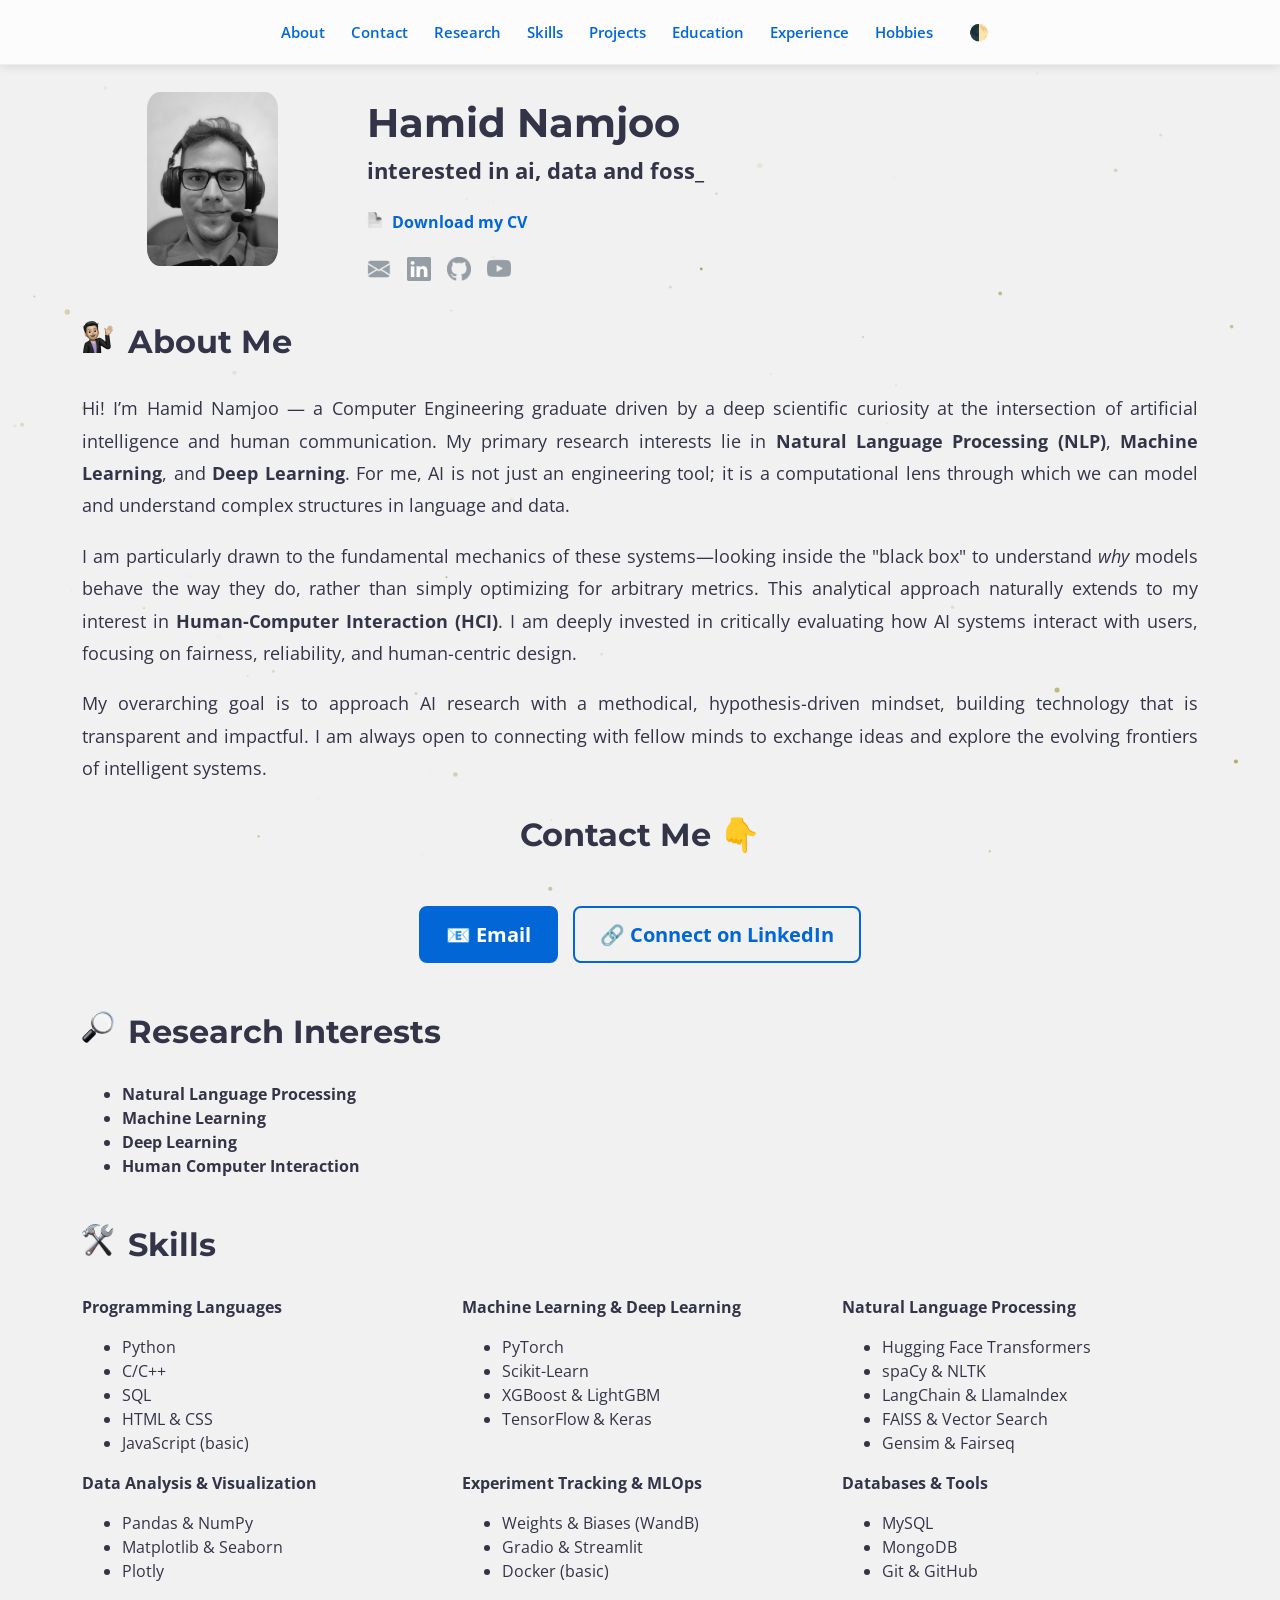
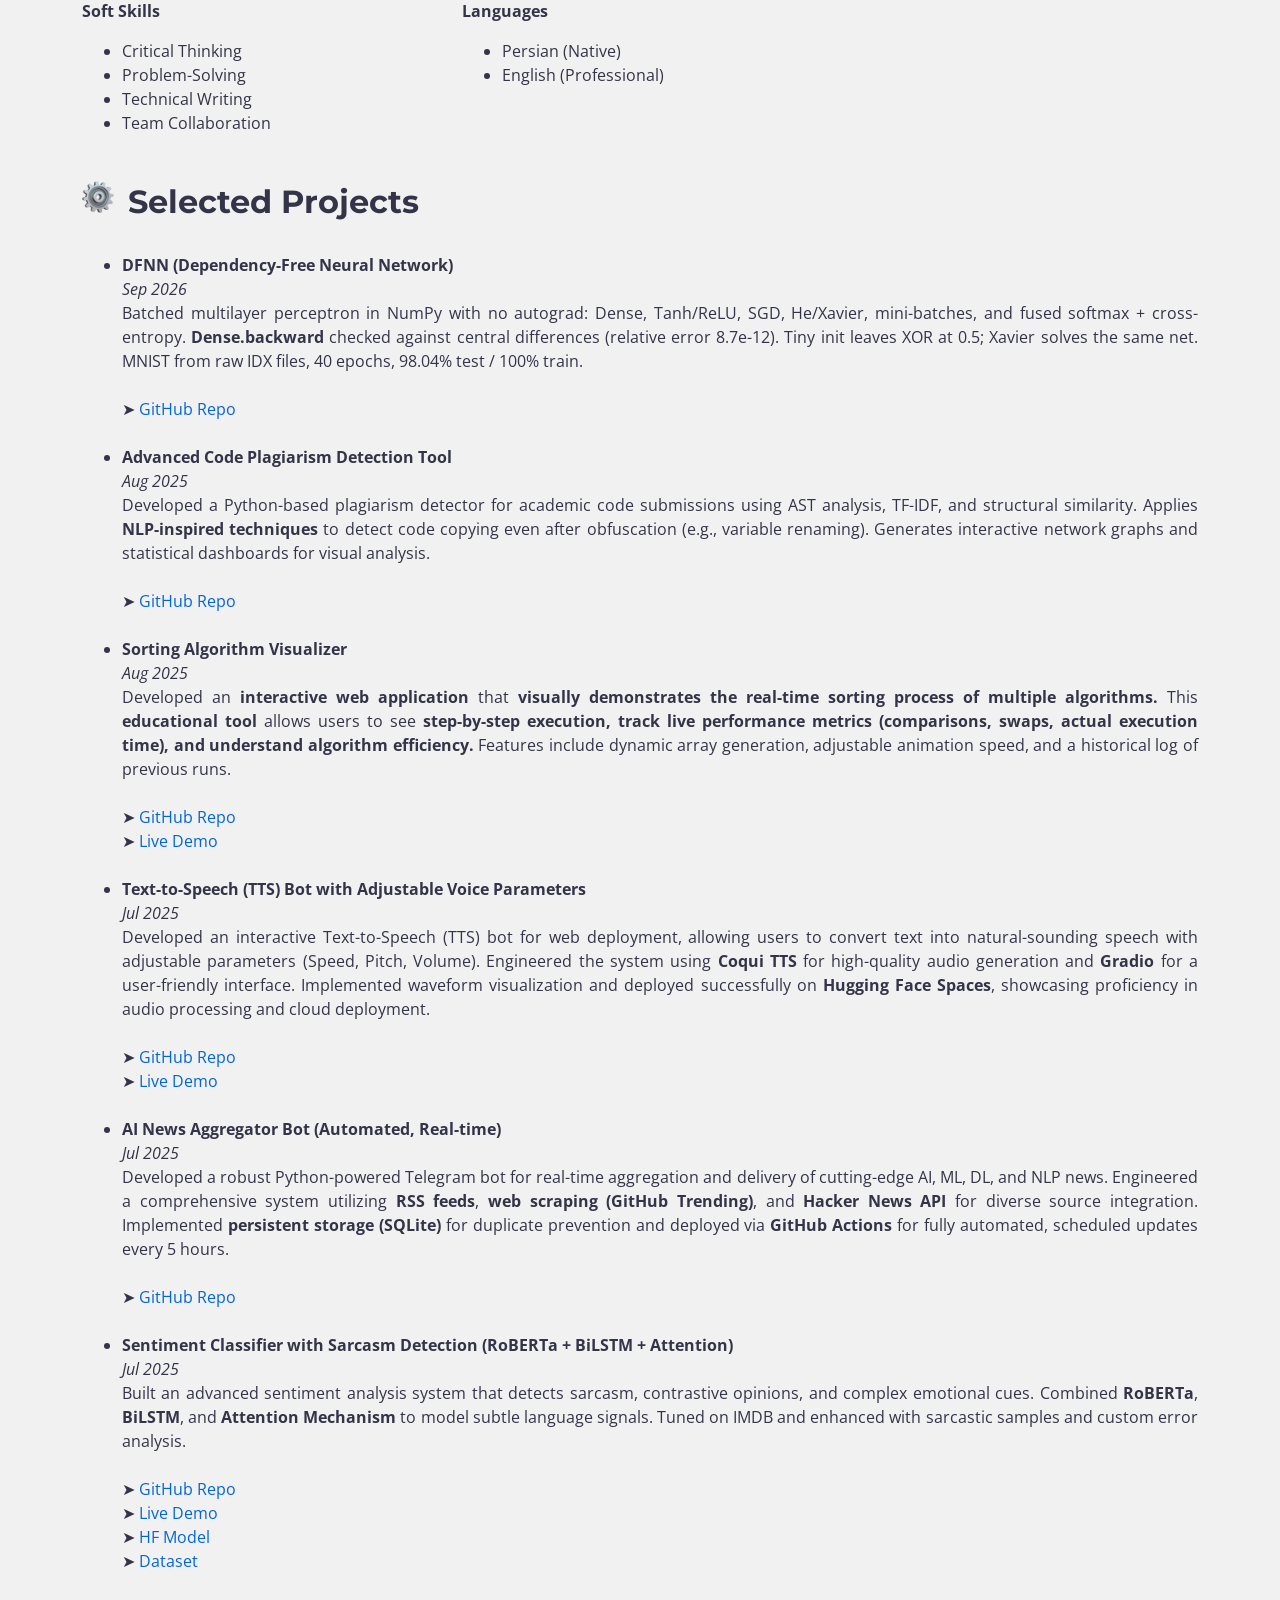
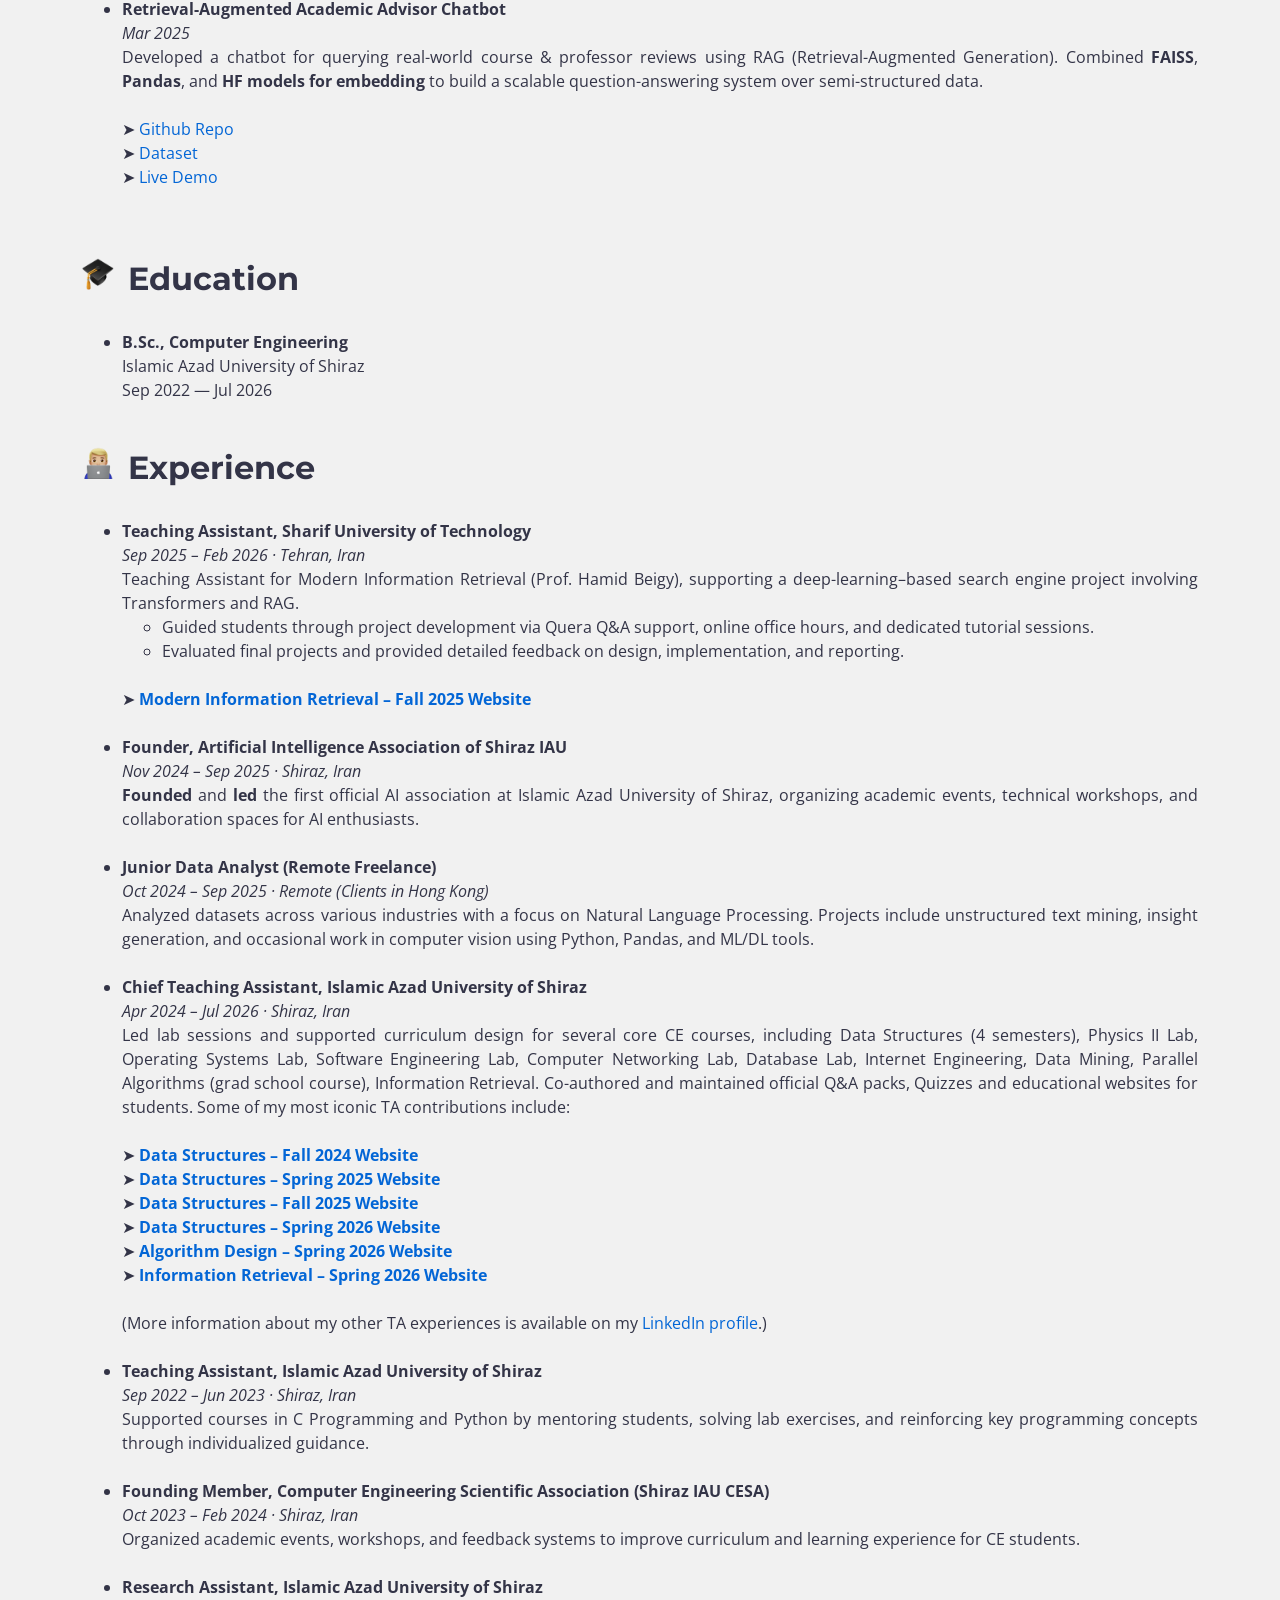
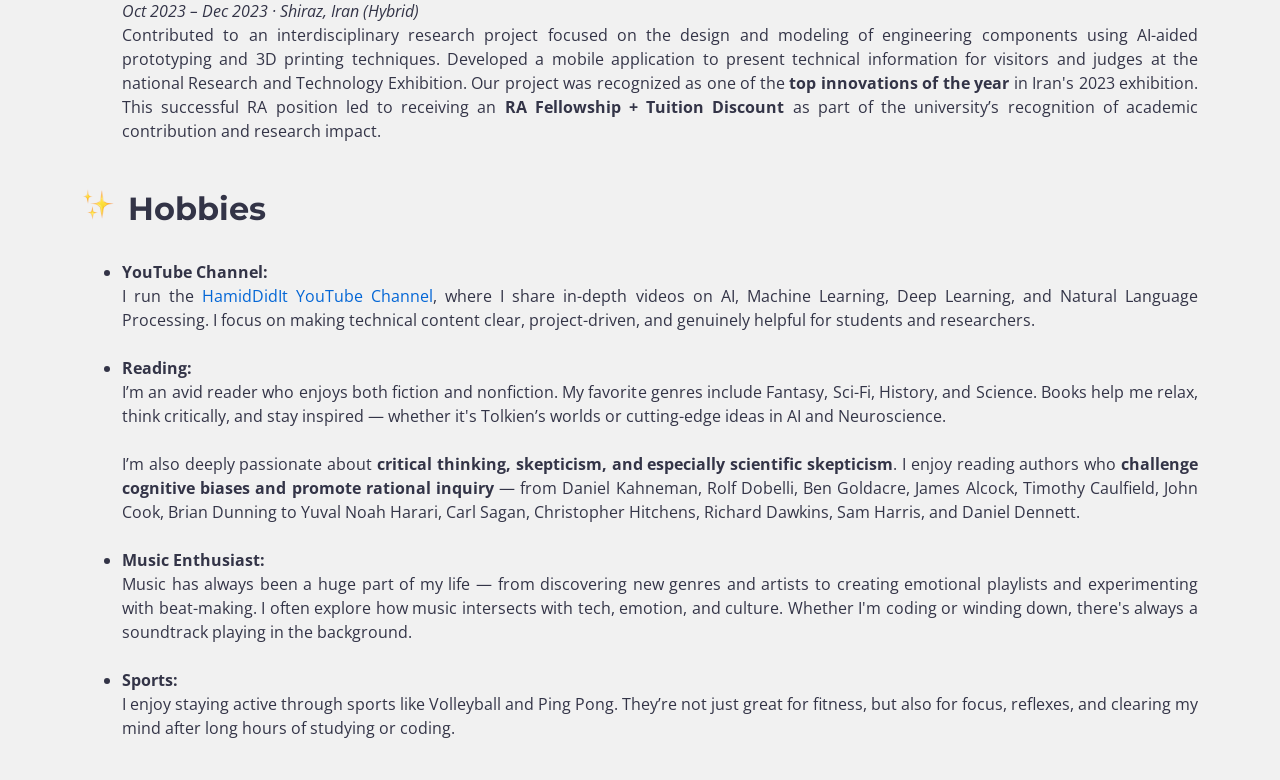
==== index.html @ b8c8ba7a "Update" ====
<!DOCTYPE html>
<html>
<head>
    <meta charset="UTF-8">
    <title>Hamid Namjoo</title>
    <meta name="description" content="Hamid Namjoo is a computer engineering graduate, Independent Researcher,  Ex-Data Analyst and part time Content Creator.">
    <meta name="keywords" content="Hamid Namjoo, Hamidreza Namjoomanesh, HamidDidIt, Data Analyst, AI Engineer, AI Student, NLP, NLPer, Natural Language Processing, Machine Learning, Deep Learning, Human Computer Interaction, HCI, ML, DL, AI, Data Scientist, AGI, Accelerationism, AI Graduate, AI Researcher, Independent Researcher">
    <meta name="author" content="Hamid Namjoo">
    <link rel="icon" type="image/x-icon" href="img/favicon.png">
    <link rel="stylesheet" href="bootstrap-grid.min.css">
    <link rel="stylesheet" href="index.css">
    <meta name="viewport" content="width=device-width, initial-scale=1.0">
</head>
<body>
    <div id="particles-js"></div>
    <div class="theme-toggle-mobile" id="theme-toggle-mobile">🌓</div>
    <nav class="navbar">
        <div class="nav-container">
            <div class="nav-toggle" id="mobile-menu">
                <span class="menu-text mobile-only">Menu</span>
                <div class="hamburger-lines">
                    <span class="bar"></span>
                    <span class="bar"></span>
                    <span class="bar"></span>
                </div>
            </div>
    
            <ul class="nav-menu">
                <li><a href="#about">About</a></li>
                <li><a href="#contact">Contact</a></li>
                <li><a href="#research">Research</a></li>
                <li><a href="#skills">Skills</a></li>
                <li><a href="#projects">Projects</a></li>
                <li><a href="#education">Education</a></li>
                <li><a href="#experience">Experience</a></li>
                <li><a href="#hobbies">Hobbies</a></li> 
                <li id="theme-toggle-desktop" class="desktop-only">🌓</li>
            </ul>
    
            <div class="close-menu mobile-only" id="close-menu">×</div>
            <div class="nav-overlay" id="overlay"></div>
        </div>
    </nav>

    <div class="container">
        <div class="row" id="first-row">
            <div class="col-md-3 col-sm-12">
                <img src="img\avatar.png" class="avatar" />
            </div>
            
            <div class="col-md-9 col-sm-12">
                <h1>Hamid Namjoo</h1>
                <h3><span id="typed-output"></span></h3>

                <div class="font-heavy"><a href="CV\CV.pdf"  target="_blank"><img src="img/cv_emoji.png" class="emoji"> Download my CV</a></div>
                
                <div id="social-links">
                    <a href="mailto:hamidrezanamjoomanesh@gmail.com" target="_blank"><img src="img/email.png"></a>
                    <a href="https://www.linkedin.com/in/hamid-namjoo/" target="_blank"><img src="img/linkedin.png"></a>
                    <a href="https://github.com/hrnrxb" target="_blank"><img src="img/github.png"></a>
                    <a href="https://www.youtube.com/@HamidDidIt" target="_blank"><img src="img/youtube.png"></a>
                </div>
                

            </div>
        </div>
        
        <div class="row">
            <div class="col-12">
                <h2 id="about"> <img src="img/aboutme_emoji.png" class="emoji"> About Me </h2>
                
                <p class="justify">
                    Hi! I’m Hamid Namjoo — a Computer Engineering graduate driven by a deep scientific curiosity at the intersection of artificial intelligence and human communication. My primary research interests lie in <b>Natural Language Processing (NLP)</b>, <b>Machine Learning</b>, and <b>Deep Learning</b>. For me, AI is not just an engineering tool; it is a computational lens through which we can model and understand complex structures in language and data.
                </p>
                
                <p class="justify">
                    I am particularly drawn to the fundamental mechanics of these systems—looking inside the "black box" to understand <i>why</i> models behave the way they do, rather than simply optimizing for arbitrary metrics. This analytical approach naturally extends to my interest in <b>Human-Computer Interaction (HCI)</b>. I am deeply invested in critically evaluating how AI systems interact with users, focusing on fairness, reliability, and human-centric design.
                </p>
                
                <p class="justify">
                    My overarching goal is to approach AI research with a methodical, hypothesis-driven mindset, building technology that is transparent and impactful. I am always open to connecting with fellow minds to exchange ideas and explore the evolving frontiers of intelligent systems.
                </p>
                
                <h2 id="contact" class="center">Contact Me 👇 </h2>
                <p class="center">
                    <a href="mailto:hamidrezanamjoomanesh@gmail.com" class="button-cta" rel="noopener noreferrer">
                        📧 Email
                    </a>
                    <a href="https://www.linkedin.com/in/hamid-namjoo/" class="button-cta-secondary" target="_blank" rel="noopener noreferrer" style="margin-left: 10px;">
                        🔗 Connect on LinkedIn
                    </a>
                </p>
            </div>
        </div>
        
        <div class="row">
            <div class="col-12">
                <h2  id="research">  <img src="img\research_emoji.png" class="emoji"> Research Interests </h2>
                <ul>
                    <li><b>Natural Language Processing</b></li>
                    <li><b>Machine Learning</b></li>
                    <li><b>Deep Learning</b></li>
                    <li><b>Human Computer Interaction</b></li>
                </ul>
            </div>
        </div>

        <div class="row">
            <div class="col-12">
                <h2 id="skills"> <img src="img/skills_emoji.png" class="emoji" alt="Skills Icon"> Skills </h2>
                
                <div class="row">
                    <div class="col-md-6 col-lg-4"> <b>Programming Languages</b>
                        <ul>
                            <li>Python</li>
                            <li>C/C++</li>
                            <li>SQL</li>
                            <li>HTML & CSS</li>
                            <li>JavaScript (basic)</li>
                        </ul>
                    </div>
                    
                    <div class="col-md-6 col-lg-4">
                        <b>Machine Learning & Deep Learning</b>
                        <ul>
                            <li>PyTorch</li>
                            <li>Scikit-Learn</li>
                            <li>XGBoost & LightGBM</li>
                            <li>TensorFlow & Keras</li>
                        </ul>
                    </div>
                    
                    <div class="col-md-6 col-lg-4">
                        <b>Natural Language Processing</b>
                        <ul>
                            <li>Hugging Face Transformers</li>
                            <li>spaCy & NLTK</li>
                            <li>LangChain & LlamaIndex</li>
                            <li>FAISS & Vector Search</li>
                            <li>Gensim & Fairseq</li>
                        </ul>
                    </div>
                    
                    <div class="col-md-6 col-lg-4">
                        <b>Data Analysis & Visualization</b>
                        <ul>
                            <li>Pandas & NumPy</li>
                            <li>Matplotlib & Seaborn</li>
                            <li>Plotly</li>
                        </ul>
                    </div>
                    
                    <div class="col-md-6 col-lg-4">
                        <b>Experiment Tracking & MLOps</b>
                        <ul>
                            <li>Weights & Biases (WandB)</li>
                            <li>Gradio & Streamlit</li>
                            <li>Docker (basic)</li>
                        </ul>
                    </div>
                    
                    <div class="col-md-6 col-lg-4">
                        <b>Databases & Tools</b>
                        <ul>
                            <li>MySQL</li>
                            <li>MongoDB</li>
                            <li>Git & GitHub</li>
                        </ul>
                    </div>
                    
                    <div class="col-md-6 col-lg-4">
                        <b>Soft Skills</b>
                        <ul>
                            <li>Critical Thinking</li>
                            <li>Problem-Solving</li>
                            <li>Technical Writing</li>
                            <li>Team Collaboration</li>
                        </ul>
                    </div>
                    
                    <div class="col-md-6 col-lg-4">
                        <b>Languages</b>
                        <ul>
                            <li>Persian (Native)</li>
                            <li>English (Professional)</li>
                        </ul>
                    </div>
                </div> 
            </div>
        </div>


        
        <div class="row">
            <div class="col-12">
                <h2  id="projects">  <img src="img/projects_emoji.png" class="emoji"> Selected Projects </h2>
                <ul class="justify">

                    <li>
                        <b>DFNN (Dependency-Free Neural Network)</b><br>
                        <i>Sep 2026</i><br>
                        Batched multilayer perceptron in NumPy with no autograd: Dense, Tanh/ReLU, SGD, He/Xavier, mini-batches, and fused softmax + cross-entropy. <b>Dense.backward</b> checked against central differences (relative error 8.7e-12). Tiny init leaves XOR at 0.5; Xavier solves the same net. MNIST from raw IDX files, 40 epochs, 98.04% test / 100% train.<br>
                        <br>
                        ➤ <a href="https://github.com/hrnrxb/DFNN" target="_blank" rel="noopener noreferrer">GitHub Repo</a><br>
                    </li>
                    <br>
                    
                    <li>
                        <b>Advanced Code Plagiarism Detection Tool</b><br>
                        <i>Aug 2025</i><br>
                        Developed a Python-based plagiarism detector for academic code submissions using AST analysis, TF-IDF, and structural similarity. Applies <b>NLP-inspired techniques</b> to detect code copying even after obfuscation (e.g., variable renaming). Generates interactive network graphs and statistical dashboards for visual analysis.<br>
                        <br>
                        ➤ <a href="https://github.com/hrnrxb/Advanced-Code-Plagiarism-Detection-Tool" target="_blank" rel="noopener noreferrer">GitHub Repo</a><br>
                    </li>
                    <br>
                    
                    <li>
                        <b>Sorting Algorithm Visualizer</b><br>
                        <i>Aug 2025</i><br>
                        Developed an <b>interactive web application</b> that <b>visually demonstrates the real-time sorting process of multiple algorithms.</b> This <b>educational tool</b> allows users to see <b>step-by-step execution, track live performance metrics (comparisons, swaps, actual execution time), and understand algorithm efficiency.</b> Features include dynamic array generation, adjustable animation speed, and a historical log of previous runs.
                        <br>
                        <br>
                        ➤ <a href="https://github.com/hrnrxb/sorting_algo" target="_blank" rel="noopener noreferrer">GitHub Repo</a><br>
                        ➤ <a href="https://ds-fall2025.github.io/sorting_algo/" target="_blank" rel="noopener noreferrer">Live Demo</a><br>
                    </li>
                    <br>

                    <li>
                        <b>Text-to-Speech (TTS) Bot with Adjustable Voice Parameters</b><br>
                        <i>Jul 2025</i><br>
                        Developed an interactive Text-to-Speech (TTS) bot for web deployment, allowing users to convert text into natural-sounding speech with adjustable parameters (Speed, Pitch, Volume). Engineered the system using <b>Coqui TTS</b> for high-quality audio generation and <b>Gradio</b> for a user-friendly interface. Implemented waveform visualization and deployed successfully on <b>Hugging Face Spaces</b>, showcasing proficiency in audio processing and cloud deployment.
                        <br>
                        <br>
                        ➤ <a href="https://github.com/hrnrxb/TTS-with-Adjustable-Voice-Parameters" target="_blank" rel="noopener noreferrer">GitHub Repo</a><br>
                        ➤ <a href="https://huggingface.co/spaces/hrnrxb/TTS-with-Adjustable-Voice-Parameters" target="_blank" rel="noopener noreferrer">Live Demo</a><br>
                    </li>
                    <br>

                    <li>
                        <b>AI News Aggregator Bot (Automated, Real-time)</b><br>
                        <i>Jul 2025</i><br>
                        Developed a robust Python-powered Telegram bot for real-time aggregation and delivery of cutting-edge AI, ML, DL, and NLP news. Engineered a comprehensive system utilizing <b>RSS feeds</b>, <b>web scraping (GitHub Trending)</b>, and <b>Hacker News API</b> for diverse source integration. Implemented <b>persistent storage (SQLite)</b> for duplicate prevention and deployed via <b>GitHub Actions</b> for fully automated, scheduled updates every 5 hours.<br>
                        <br>
                        ➤ <a href="https://github.com/your-username/AI-News-Aggregator-Bot" target="_blank">GitHub Repo</a><br>
                    </li>
                    <br>

                    <li>
                        <b>Sentiment Classifier with Sarcasm Detection (RoBERTa + BiLSTM + Attention)</b><br>
                        <i>Jul 2025</i><br>
                        Built an advanced sentiment analysis system that detects sarcasm, contrastive opinions, and complex emotional cues. Combined <b>RoBERTa</b>, <b>BiLSTM</b>, and <b>Attention Mechanism</b> to model subtle language signals. Tuned on IMDB and enhanced with sarcastic samples and custom error analysis.<br>
                        <br>
                        ➤ <a href="https://github.com/hrnrxb/Advanced-Sentiment-Classifier-RoBERTa-BiLSTM-Attention" target="_blank">GitHub Repo</a><br>
                        ➤ <a href="https://huggingface.co/spaces/hrnrxb/roberta-bilstm-attention-sentiment" target="_blank">Live Demo</a><br>
                        ➤ <a href="https://huggingface.co/hrnrxb/roberta-bilstm-attention-sentiment" target="_blank">HF Model</a><br>
                        ➤ <a href="https://huggingface.co/datasets/stanfordnlp/imdb" target="_blank">Dataset</a><br>
                    </li>
                    <br>
                    
                    <li>
                        <b>Retrieval-Augmented Academic Advisor Chatbot</b><br>
                        <i>Mar 2025</i><br>
                        Developed a chatbot for querying real-world course & professor reviews using RAG (Retrieval-Augmented Generation). Combined <b>FAISS</b>, <b>Pandas</b>, and <b>HF models for embedding</b> to build a scalable question-answering system over semi-structured data.<br>
                        <br>
                        ➤ <a href="https://github.com/hrnrxb/IAUCourseExp_Adviser_bot" target="_blank">Github Repo</a><br>
                        ➤ <a href="https://huggingface.co/datasets/IAUCourseExp/TajrobiatExpriences-till14ordibehest1404" target="_blank">Dataset</a><br>
                        ➤ <a href="https://huggingface.co/spaces/IAUCourseExp/Tajrobiat_Bot" target="_blank">Live Demo</a><br>
                    </li>
                    <br>
                    
        
<!--                <li>
                        <b>project Name</b><br>
                        <i>Jan 2025 – Feb 2025 · Solo Project</i><br>
                        Explanation. Integrated <b>OpenAI API</b>, <b>Pinecone</b>, and <b>Streamlit</b>.<br>
                        <br>
                        ➤ <a href="link" target="_blank">GitHub Repository</a>
                    </li> -->
                </ul>
            </div>
        </div> 

        

<!--    <div class="row">
            <div class="col-12">
                <h2> <img src="img/publications_emoji.png" class="emoji"> Publications </h2>
                <ul class="justify">
                    <li>
                        <b>Paper Title</b><br>
                        <i>Paper's journal or conference<br>
                        Authors: <b><u>Hamid Namjoo</u></b>other author<br>
                        DOI: <a href="link" target="_blank">hyperlink text</a>
                    </li>
                    <br>
                </ul>
            </div>
        </div> -->
      
        <div class="row">
            <div class="col-12">
                <h2  id="education">  <img src="img/education_emoji.png" class="emoji"> Education </h2>
                <ul>
                    <li><b>B.Sc., Computer Engineering</b><br> Islamic Azad University of Shiraz<br>Sep 2022 — Jul 2026</li>
                </ul>
            </div>
        </div>

        <div class="row">
            <div class="col-12">
                <h2 id="experience"> <img src="img/experience_emoji.png" class="emoji"> Experience </h2>
                <ul class="justify">
        
                    <li><b>Teaching Assistant, Sharif University of Technology</b><br>
                        <i>Sep 2025 – Feb 2026 · Tehran, Iran</i><br>
                        Teaching Assistant for Modern Information Retrieval (Prof. Hamid Beigy), supporting a deep-learning–based search engine project involving Transformers and RAG.
                        <ul>
                            <li>Guided students through project development via Quera Q&A support, online office hours, and dedicated tutorial sessions.</li>
                            <li>Evaluated final projects and provided detailed feedback on design, implementation, and reporting.</li>
                        </ul><br>
                        ➤ <b><a href="https://sut-mir-fall2025.github.io/" target="_blank">Modern Information Retrieval – Fall 2025 Website</a></b><br><br>
                    </li>
                    
                    <li><b>Founder, Artificial Intelligence Association of Shiraz IAU</b><br>
                        <i>Nov 2024 – Sep 2025 · Shiraz, Iran</i><br>
                        <b>Founded</b> and <b>led</b> the first official AI association at Islamic Azad University of Shiraz, organizing academic events, technical workshops, and collaboration spaces for AI enthusiasts.
                    </li>
                    <br>
                    
                    <li><b>Junior Data Analyst (Remote Freelance)</b><br>
                        <i>Oct 2024 – Sep 2025 · Remote (Clients in Hong Kong)</i><br>
                        Analyzed datasets across various industries with a focus on Natural Language Processing. Projects include unstructured text mining, insight generation, and occasional work in computer vision using Python, Pandas, and ML/DL tools.
                    </li>
                    <br>
                    
                    <li><b>Chief Teaching Assistant, Islamic Azad University of Shiraz</b><br>
                        <i>Apr 2024 – Jul 2026 · Shiraz, Iran</i><br>
                        Led lab sessions and supported curriculum design for several core CE courses, including Data Structures (4 semesters), Physics II Lab, Operating Systems Lab, Software Engineering Lab, Computer Networking Lab, Database Lab, Internet Engineering, Data Mining, Parallel Algorithms (grad school course), Information Retrieval. Co-authored and maintained official Q&A packs, Quizzes and educational websites for students. Some of my most iconic TA contributions include:
                        <br><br>
                        
                        ➤ <b><a href="https://ds-of-azad-university.github.io/" target="_blank">Data Structures – Fall 2024 Website</a></b><br>
                        ➤ <b><a href="https://ds-of-azad-university4032.github.io/" target="_blank">Data Structures – Spring 2025 Website</a></b><br>
                        ➤ <b><a href="https://ds-fall2025.github.io/ds-fall2025/" target="_blank">Data Structures – Fall 2025 Website</a></b><br>
                        ➤ <b><a href="https://dsa-spring2026.github.io/" target="_blank">Data Structures – Spring 2026 Website</a></b><br>
                        ➤ <b><a href="https://algo-spring2026.github.io/" target="_blank">Algorithm Design – Spring 2026 Website</a></b><br>
                        ➤ <b><a href="https://ir-spring2026.github.io/" target="_blank">Information Retrieval – Spring 2026 Website</a></b><br><br>
                        
                        (More information about my other TA experiences is available on my <a href="https://www.linkedin.com/in/hamid-namjoo/" target="_blank">LinkedIn profile</a>.)
                    </li>
                    <br>
                    
                    <li><b>Teaching Assistant, Islamic Azad University of Shiraz</b><br>
                        <i>Sep 2022 – Jun 2023 · Shiraz, Iran</i><br>
                        Supported courses in C Programming and Python by mentoring students, solving lab exercises, and reinforcing key programming concepts through individualized guidance.
                    </li>
                    <br>
                    
                    <li><b>Founding Member, Computer Engineering Scientific Association (Shiraz IAU CESA)</b><br>
                        <i>Oct 2023 – Feb 2024 · Shiraz, Iran</i><br>
                        Organized academic events, workshops, and feedback systems to improve curriculum and learning experience for CE students.
                    </li>
                    <br>
        
                    <li><b>Research Assistant, Islamic Azad University of Shiraz</b><br>
                        <i>Oct 2023 – Dec 2023 · Shiraz, Iran (Hybrid)</i><br>
                        Contributed to an interdisciplinary research project focused on the design and modeling of engineering components using AI-aided prototyping and 3D printing techniques.  
                        Developed a mobile application to present technical information for visitors and judges at the national Research and Technology Exhibition.  
                        Our project was recognized as one of the <b>top innovations of the year</b> in Iran's 2023 exhibition.  
                        This successful RA position led to receiving an <b>RA Fellowship + Tuition Discount</b> as part of the university’s recognition of academic contribution and research impact.
                    </li>
                    
                </ul>
            </div>
        </div>
        
        <div class="row">
            <div class="col-12">
                <h2  id="hobbies">  <img src="img/hobbies_emoji.png" class="emoji"> Hobbies </h2>
                <ul class="justify">
                    <li><b>YouTube Channel:</b><br>
                        I run the <a href="https://www.youtube.com/@HamidDidIt" target="_blank">HamidDidIt YouTube Channel</a>, where I share in-depth videos on AI, Machine Learning, Deep Learning, and Natural Language Processing. I focus on making technical content clear, project-driven, and genuinely helpful for students and researchers.
                    </li>
                    <br>

                    
                    <li><b>Reading:</b><br>
                        I’m an avid reader who enjoys both fiction and nonfiction. My favorite genres include Fantasy, Sci-Fi, History, and Science. Books help me relax, think critically, and stay inspired — whether it's Tolkien’s worlds or cutting-edge ideas in AI and Neuroscience.
                    <br><br>
                        I’m also deeply passionate about <b>critical thinking, skepticism, and especially scientific skepticism</b>. I enjoy reading authors who <b>challenge cognitive biases and promote rational inquiry</b> — from Daniel Kahneman, Rolf Dobelli, Ben Goldacre, James Alcock, Timothy Caulfield, John Cook, Brian Dunning to Yuval Noah Harari, Carl Sagan, Christopher Hitchens, Richard Dawkins, Sam Harris, and Daniel Dennett.
                    </li>
                    <br>

                    
                    <li><b>Music Enthusiast:</b><br>
                        Music has always been a huge part of my life — from discovering new genres and artists to creating emotional playlists and experimenting with beat-making. I often explore how music intersects with tech, emotion, and culture. Whether I'm coding or winding down, there's always a soundtrack playing in the background.
                    </li>
                    <br>

                    
                    <li><b>Sports:</b><br>
                        I enjoy staying active through sports like Volleyball and Ping Pong. They’re not just great for fitness, but also for focus, reflexes, and clearing my mind after long hours of studying or coding.
                    </li>
                    <br>

                    
                </ul>
            </div>
        </div>
    </div>

<script src="particles.min.js"></script>
<script src="typed.umd.js"></script>
<script>
    const particlesConfig = {
      "particles": {
        "number": {
          "value": 127,
          "density": {
            "enable": true,
            "value_area": 2202.833788323409
          }
        },
        "color": {
          "value": "#afa258"
        },
        "shape": {
          "type": "circle",
          "stroke": {
            "width": 0,
            "color": "#000000"
          },
          "polygon": {
            "nb_sides": 5
          },
          // "image": {
          //   "src": "img/github.svg",
          //   "width": 100,
          //   "height": 100
          // }
        },
        "opacity": {
          "value": 1,
          "random": true,
          "anim": {
            "enable": true,
            "speed": 1,
            "opacity_min": 0,
            "sync": false
          }
        },
        "size": {
          "value": 3,
          "random": true,
          "anim": {
            "enable": false,
            "speed": 4,
            "size_min": 0.3,
            "sync": false
          }
        },
        "line_linked": {
          "enable": false,
          "distance": 150,
          "color": "#ffffff",
          "opacity": 0.4,
          "width": 1
        },
        "move": {
          "enable": true,
          "speed": 1,
          "direction": "none",
          "random": true,
          "straight": false,
          "out_mode": "out",
          "bounce": false,
          "attract": {
            "enable": false,
            "rotateX": 600,
            "rotateY": 600
          }
        }
      },
      "interactivity": {
        "detect_on": "canvas",
        "events": {
          "onhover": {
            "enable": true,
            "mode": "bubble"
          },
          "onclick": {
            "enable": true,
            "mode": "repulse"
          },
          "resize": true
        },
        "modes": {
          "grab": {
            "distance": 400,
            "line_linked": {
              "opacity": 1
            }
          },
          "bubble": {
            "distance": 250,
            "size": 0,
            "duration": 2,
            "opacity": 0,
            "speed": 3
          },
          "repulse": {
            "distance": 400,
            "duration": 0.4
          },
          "push": {
            "particles_nb": 4
          },
          "remove": {
            "particles_nb": 2
          }
        }
      },
      "retina_detect": true
    };
    if (typeof particlesJS !== 'undefined') {
        particlesJS('particles-js', particlesConfig);
    } else {
        console.error("particles.js library not loaded.");
    }

    var typed = new Typed('#typed-output', {
        strings: [
            "interested in ai, data and foss",
            "Computer Engineering Graduate",
            "Ex-Data Analyst",
            "NLP Enthusiast"
        ],
        typeSpeed: 35,
        backSpeed: 20,
        backDelay: 1000,
        startDelay: 300,
        loop: true,
        cursorChar: '_',
        shuffle: false,
        smartBackspace: true,
        showCursor: true,
        cursorChar: '_',
        preStringTyped: (arrayPos, self) => {self.el.style.color = '#007bff';},
        onStringTyped: (arrayPos, self) => {self.el.style.color = '#333447';}
        
    });
    
</script>
 
<script>
    window.addEventListener('scroll', function () {
        const navbar = document.querySelector('.navbar');
        const blur = window.scrollY > 50 ? Math.min(window.scrollY / 10, 12) : 0;
        navbar.style.backdropFilter = `blur(${blur}px)`;
        navbar.style.webkitBackdropFilter = `blur(${blur}px)`;
    });
</script>

<script>
    document.addEventListener('DOMContentLoaded', function () {
        const themeToggleMobile = document.getElementById('theme-toggle-mobile');
        const themeToggleDesktop = document.getElementById('theme-toggle-desktop');
        const toggles = [themeToggleMobile, themeToggleDesktop].filter(t => t);


        const isDarkMode = localStorage.getItem('dark-mode') === 'enabled';
        if (isDarkMode) {
            document.body.classList.add('dark-mode');
        }
        const icon = isDarkMode ? '☀️' : '🌓';
        toggles.forEach(toggle => {
            toggle.textContent = icon;
        });


        toggles.forEach(toggle => {
            toggle.addEventListener('click', function () {
                this.classList.add('click-animation');
                setTimeout(() => this.classList.remove('click-animation'), 400);


                document.body.classList.toggle('dark-mode');


                const icon = document.body.classList.contains('dark-mode') ? '☀️' : '🌓';
                toggles.forEach(t => { t.textContent = icon; });


                localStorage.setItem('dark-mode', document.body.classList.contains('dark-mode') ? 'enabled' : 'disabled');
            });
        });
    });
</script>

<script>
    document.addEventListener('DOMContentLoaded', function () {
        const mobileMenu = document.getElementById('mobile-menu');
        const navMenu = document.querySelector('.nav-menu');
        const overlay = document.getElementById('overlay');
        const closeMenu = document.getElementById('close-menu');


        mobileMenu.addEventListener('click', function () {
            navMenu.classList.add('active');
            overlay.style.display = 'block';
            setTimeout(() => {
                overlay.style.opacity = '1';
            }, 10);
            this.classList.toggle('active');
            document.body.style.overflow = 'hidden';
        });


        overlay.addEventListener('click', function () {
            navMenu.classList.remove('active');
            mobileMenu.classList.remove('active');
            overlay.style.opacity = '0';
            setTimeout(() => {
                overlay.style.display = 'none';
            }, 300);
            document.body.style.overflow = ''; 
        });

        
        closeMenu.addEventListener('click', function () {
            navMenu.classList.remove('active');
            mobileMenu.classList.remove('active');
            overlay.style.opacity = '0';
            setTimeout(() => {
                overlay.style.display = 'none';
            }, 300);
            document.body.style.overflow = ''; 
        });


        document.querySelectorAll('.nav-menu a').forEach(link => {
            link.addEventListener('click', () => {
                navMenu.classList.remove('active');
                mobileMenu.classList.remove('active');
                overlay.style.opacity = '0';
                setTimeout(() => {
                    overlay.style.display = 'none';
                }, 300);
                document.body.style.overflow = ''; 
            });
        });
    });
</script>

    
</body>
</html>
---- index.css ----
@import url('https://fonts.googleapis.com/css2?family=Montserrat:ital,wght@0,100..900;1,100..900&family=Open+Sans:ital,wght@0,300..800;1,300..800&display=swap');

* {
    box-sizing: border-box;
    font-family: 'Open Sans', Helvetica, Arial, sans-serif;
    color: #333447;
    line-height: 1.5;
}

html,
body {
    height: 100%;
    width: 100%;
    margin: 0;
    padding: 0;
    left: 0;
    top: 0;
    font-size: 100%;
    background-color: #F1F1F1;
    position: relative;
    z-index: 1;
}

h1, h2, h3, h4, h5, h6 {
    font-family: 'Montserrat', sans-serif;
}

h1 {
    font-size: 2.5rem;
}

h2 {
    font-size: 2rem;
}

h3 {
    font-size: 1.375rem;
}

h4 {
    font-size: 1.125rem;
}

h5 {
    font-size: 1rem;
}

h6 {
    font-size: 0.875rem;
}

p {
    font-size: 1.125rem;
    font-weight: 400;
    line-height: 1.8;
}

.font-light {
    font-weight: 300;
}

.font-regular {
    font-weight: 400;
}

.font-heavy {
    font-weight: 700;
}

a {
    color: #0366d6;
    text-decoration: none;
    transition: color 0.3s ease-out, text-decoration 0.3s ease-out;
}

a:visited {
    color: #0366d6;
    text-decoration: none;
}

a:hover {
    color: #0056b3;
    text-decoration: underline;
}

.left {
    text-align: left;
}

.right {
    text-align: right;
}

.center {
    text-align: center;
    margin-left: auto;
    margin-right: auto;
}

.justify {
    text-align: justify;
}

#first-row {
    margin-top: 25px;
}

#first-row h1{
    margin-top: 1px;
    margin-bottom: 1px;
}

#first-row h3{
    margin-top: 1px;
    color: #959da5;
}

#cv-link{
    font-size: large;
}

#last-row {
    margin-bottom: 50px;
}

#social-links {
    font-size: x-large;
    margin-top: 20px;
}

#social-links img {
    margin-right: 10px;
    height: 1em;
    width: 1em;
    transition: transform 0.3s ease-out, opacity 0.3s ease-out;
}

#social-links a:hover img {
    text-decoration: none;
    transform: scale(1.1);
    opacity: 0.8;
}

.emoji {
    height: 1em;
    margin-right: 5px;
}

.avatar {
    width: 50%;
    margin-right: auto;
    margin-left: auto;
    margin-bottom: 25px;
    display: block;
    border-radius: 10%;
}

.mobile-only {
    display: none; 
}

.desktop-only {
    display: flex; 
}

.theme-toggle-mobile {
    display: none; 
}


@media (max-width: 768px) {

    .theme-toggle-mobile {
        position: fixed;
        top: 3px;
        left: 12px;
        width: 40px;
        height: 40px;
        background-color: rgba(255, 255, 255, 0.9);
        color: #333;
        border-radius: 50%;
        display: flex;
        align-items: center;
        justify-content: center;
        font-size: 1.2rem;
        z-index: 1001;
        cursor: pointer;
        transition: all 0.3s ease;
        box-shadow: 0 2px 8px rgba(0, 0, 0, 0.1);
        backdrop-filter: blur(4px);
        -webkit-backdrop-filter: blur(4px);
    }

    .theme-toggle-mobile:hover {
        transform: scale(1.1);
        background-color: #f0f0f0;
    }

    .dark-mode .theme-toggle-mobile {
        background-color: rgba(30, 30, 30, 0.9);
        color: #eee;
    }

    .dark-mode .theme-toggle-mobile:hover {
        background-color: #444;
    }
    
    .nav-container {
        display: flex;
        justify-content: flex-end;
        align-items: center;
        width: 100%;
        padding: 0 15px;
    }

    .nav-toggle {
        display: flex;
        align-items: center;
        cursor: pointer;
        gap: 8px;
    }

    .nav-toggle.active .bar:nth-child(1) {
        transform: rotate(45deg) translate(5px, 6px);
    }
    
    .nav-toggle.active .bar:nth-child(2) {
        opacity: 0;
    }
    
    .nav-toggle.active .bar:nth-child(3) {
        transform: rotate(-45deg) translate(7px, -6px);
    }

    .menu-text.mobile-only {
        font-family: 'Open Sans', sans-serif;
        font-weight: 600;
        font-size: 0.95rem;
        color: #0366d6;
        white-space: nowrap;
        display: inline;
    }

    .hamburger-lines {
        display: flex;
        flex-direction: column;
        gap: 4px;
    }

    .bar {
        width: 28px;
        height: 3px;
        background-color: #0366d6;
        border-radius: 2px;
        transition: all 0.3s ease;
    }

    .nav-toggle .bar {
        transition: transform 0.3s ease, opacity 0.3s ease;
    }

    .nav-menu {
        position: fixed;
        top: 0;
        left: auto;
        right: -100%;
        width: 100%;
        height: 100vh;
        display: flex;
        flex-direction: column;
        background-color: rgba(255, 255, 255, 0.94);
        backdrop-filter: blur(12px);
        -webkit-backdrop-filter: blur(12px);
        box-shadow: 
            0 10px 30px rgba(0, 0, 0, 0.12),
            0 15px 35px rgba(0, 0, 0, 0.08),
            0 5px 15px rgba(0, 0, 0, 0.05);
        border: 1px solid rgba(255, 255, 255, 0.3);
        padding-top: 90px;
        gap: 12px;
        transform: translateX(100%);
        opacity: 0;
        transition: transform 0.4s cubic-bezier(0.68, -0.55, 0.265, 1.55), opacity 0.4s ease;
        z-index: 1000;
    }

    .nav-menu.active {
        transform: translateX(0);
        opacity: 1;
        right: 0;
    }

    .nav-overlay {
        position: fixed;
        top: 0;
        right: 0;
        width: 100%;
        height: 100%;
        background-color: rgba(0, 0, 0, 0.4);
        opacity: 0;
        visibility: hidden;
        z-index: 999;
        transition: opacity 0.3s ease, visibility 0.3s ease;
    }

    .nav-menu.active + .nav-overlay {
        opacity: 1;
        visibility: visible;
    }

    .dark-mode .nav-menu {
        background-color: rgba(30, 30, 30, 0.95);
        backdrop-filter: blur(12px);
        -webkit-backdrop-filter: blur(12px);
        border: 1px solid rgba(255, 255, 255, 0.1);
        box-shadow: 
            0 10px 30px rgba(0, 0, 0, 0.25),
            0 15px 35px rgba(0, 0, 0, 0.2),
            0 5px 15px rgba(0, 0, 0, 0.1);
    }
    
    .dark-mode .menu-text {
        color: #64b5f6;
    }
    
    .dark-mode .bar {
        background-color: #64b5f6;
    }

    .close-menu.mobile-only {
        position: fixed;
        top: 5px;
        right: 26px;
        width: 40px;
        height: 40px;
        background-color: rgba(255, 255, 255, 0.9);
        color: #333;
        border-radius: 50%;
        display: flex;
        align-items: center;
        justify-content: center;
        font-size: 1.5rem;
        font-weight: bold;
        z-index: 1001;
        cursor: pointer;
        opacity: 0;
        pointer-events: none;
        transform: scale(0.8);
        transition: 
            opacity 0.3s ease,
            transform 0.3s ease;
        box-shadow: 0 2px 10px rgba(0, 0, 0, 0.1);
    }

    .close-menu.mobile-only:hover {
        transform: scale(1.15) rotate(90deg);
        background-color: #0366d6;
        color: white;
        box-shadow: 0 4px 12px rgba(0, 0, 0, 0.2);
        border: 2px solid #0366d6;
    }

    .nav-menu.active ~ .close-menu.mobile-only {
        opacity: 1;
        pointer-events: auto;
        transform: scale(1);
    }

    .dark-mode .close-menu {
        background-color: rgba(30, 30, 30, 0.9);
        color: #eee;
    }


    .row {
        margin-top: 15px;
        margin-bottom: 15px;
    }

    .col-12, .col-md-6, .col-md-9, .col-md-3 {
        padding-left: 12px;
        padding-right: 12px;
    }

    #first-row {
        margin-top: 15px;
    }

    #last-row {
        margin-bottom: 30px;
    }

    h2 {
        margin-top: 10px;
        margin-bottom: 8px;
        font-size: 1.8rem;
    }

    h3 {
        font-size: 1.2rem;
        margin-top: 8px;
    }

    ul {
        padding-left: 20px;
        margin-bottom: 16px;
    }

    li {
        margin-bottom: 8px;
    }

    .container {
        margin-top: 70px;
        padding-left: 20px;
        padding-right: 20px;
    }

    .button-cta, .button-cta-secondary {
        padding: 10px 18px;
        font-size: 1rem;
    }

    #first-row p {
        font-size: 1rem;
        line-height: 1.7;
    }

    .justify,
    p {
        padding-left: 20px;
        padding-right: 20px;
    }

    .theme-toggle-mobile {
        display: flex !important;
    }

    .nav-menu.active #theme-toggle-desktop {
        display: none !important;
    }

    .desktop-only {
        display: none;
    }
}


@media (max-width: 480px) {
    
    .nav-container {
        padding: 0 12px;
    }

    .nav-toggle {
        gap: 6px;
    }

    .menu-text {
        font-size: 0.9rem;
    }

    .hamburger-lines {
        gap: 3px;
    }

    .bar {
        width: 26px;
        height: 3px;
    }

    .nav-menu {
        position: fixed;
        top: 0;
        right: -100%;
        width: 100%;
        height: 100vh;
        background-color: rgba(255, 255, 255, 0.94);
        backdrop-filter: blur(12px);
        -webkit-backdrop-filter: blur(12px);
        box-shadow: 
            0 10px 30px rgba(0, 0, 0, 0.12),
            0 15px 35px rgba(0, 0, 0, 0.08),
            0 5px 15px rgba(0, 0, 0, 0.05);
        border: 1px solid rgba(255, 255, 255, 0.3);
        padding-top: 75px;
        gap: 10px;
        transform: translateX(100%);
        opacity: 0;
        transition: transform 0.4s cubic-bezier(0.68, -0.55, 0.265, 1.55), opacity 0.4s ease;
        z-index: 1000;
    }

    .nav-menu.active {
        transform: translateX(0);
        opacity: 1;
        right: 0;
    }

    .nav-menu li {
        padding: 9px 14px;
    }

    .nav-menu a {
        font-size: 0.9rem;
        font-weight: 600;
    }

    .nav-overlay {
        position: fixed;
        top: 0;
        right: 0;
        width: 100%;
        height: 100%;
        background-color: rgba(0, 0, 0, 0.4);
        opacity: 0;
        visibility: hidden;
        z-index: 999;
        transition: opacity 0.3s ease, visibility 0.3s ease;
    }

    .nav-menu.active + .nav-overlay {
        opacity: 1;
        visibility: visible;
    }

    
    .dark-mode .nav-menu {
        background-color: rgba(30, 30, 30, 0.95);
        backdrop-filter: blur(12px);
        -webkit-backdrop-filter: blur(12px);
        border: 1px solid rgba(255, 255, 255, 0.1);
        box-shadow: 
            0 10px 30px rgba(0, 0, 0, 0.25),
            0 15px 35px rgba(0, 0, 0, 0.2),
            0 5px 15px rgba(0, 0, 0, 0.1);
    }

    .dark-mode .menu-text {
        color: #64b5f6;
    }

    .dark-mode .bar {
        background-color: #64b5f6;
    }

    
    #theme-toggle {
        width: 34px;
        height: 34px;
        font-size: 1.1rem;
    }

    h2 {
        font-size: 1.7rem;
    }

    p, .justify, .center {
        font-size: 1rem;
        line-height: 1.7;
    }

    #first-row {
        margin-top: 15px;
    }

    .button-cta, .button-cta-secondary {
        padding: 10px 20px;
        font-size: 1rem;
    }
}

html {
    scroll-behavior: smooth;
}


.theme-toggle-fixed {
    position: fixed;
    top: 12px;
    left: 12px;
    width: 40px;
    height: 40px;
    background-color: rgba(255, 255, 255, 0.9);
    color: #333;
    border-radius: 50%;
    display: flex;
    align-items: center;
    justify-content: center;
    font-size: 1.2rem;
    z-index: 1001;
    cursor: pointer;
    transition: all 0.3s ease;
    box-shadow: 0 2px 8px rgba(0, 0, 0, 0.1);
    backdrop-filter: blur(4px);
    -webkit-backdrop-filter: blur(4px);
}

.theme-toggle-fixed:hover {
    transform: scale(1.1);
    background-color: #f0f0f0;
}

.dark-mode .theme-toggle-fixed {
    background-color: rgba(30, 30, 30, 0.9);
    color: #eee;
}

.dark-mode .theme-toggle-fixed:hover {
    background-color: #444;
}


#particles-js {
    position: fixed;
    width: 100%;
    height: 100%;
    background-color: transparent;
    background-image: url('');
    background-repeat: no-repeat;
    background-size: cover;
    background-position: 50% 50%;
    z-index: -1;
    top: 0;
    left: 0;
}

.button-cta, .button-cta-secondary {
    display: inline-block;
    padding: 12px 25px;
    border-radius: 8px;
    text-decoration: none;
    font-weight: 700;
    font-size: 1.1em;
    transition: all 0.3s ease-in-out;
    margin-top: 20px;
}

.button-cta {
    background-color: #0366d6;
    color: #ffffff;
    border: 2px solid #0366d6;
}

a.button-cta:hover {
    background-color: transparent;
    color: #0366d6;
    transform: translateY(-2px);
    box-shadow: 0 4px 8px rgba(0, 0, 0, 0.2);
    text-decoration: none;
}

.button-cta-secondary {
    background-color: transparent;
    color: #0366d6;
    border: 2px solid #0366d6;
}

a.button-cta-secondary:hover {
    background-color: #0366d6;
    color: #ffffff;
    transform: translateY(-2px);
    box-shadow: 0 4px 8px rgba(0, 0, 0, 0.2);
    text-decoration: none;
}


.navbar {
    position: fixed;
    top: 0;
    left: 0;
    width: 100%;
    background-color: rgba(255, 255, 255, 0.8);
    backdrop-filter: blur(8px);
    -webkit-backdrop-filter: blur(0px);
    box-shadow: 0 2px 10px rgba(0, 0, 0, 0.1);
    padding: 12px 20px;
    border-bottom: 1px solid rgba(0, 0, 0, 0.06);
    transition: all 0.4s ease;
    z-index: 1000;
}

.navbar ul {
    list-style: none;
    margin: 0;
    padding: 0;
    display: flex;
    justify-content: center;
    align-items: center;
    flex-wrap: wrap;
    gap: 26px;
}

.navbar a {
    color: #0366d6;
    text-decoration: none;
    font-size: 0.95rem;
    font-weight: 600;
    padding: 4px 0;
    position: relative;
    transition: color 0.3s ease, transform 0.2s ease;
    transform: translateY(0);
}

.navbar a::before {
    content: '';
    position: absolute;
    left: 50%;
    right: 0;
    bottom: 0;
    height: 2px;
    background-color: #afa258; 
    transform: translateX(-50%) scaleX(0);
    transition: transform 0.3s ease;
    transform-origin: center;
}

.navbar a:hover::before {
    transform: translateX(-50%) scaleX(1);
}

.navbar a:hover {
    color: #004aad; 
    transform: translateY(-3px);
}

.navbar.scrolled {
    background-color: rgba(255, 255, 255, 0.8);
    backdrop-filter: blur(8px);
    -webkit-backdrop-filter: blur(8px);
    box-shadow: 0 4px 20px rgba(0, 0, 0, 0.18);
    padding: 12px 20px;
}

h2[id] {
    scroll-margin-top: 70px;
}

.container {
    margin-top: 92px;
}


body.dark-mode {
    background-color: #1F1010;
    color: #e0e0e0;
}

.dark-mode h1,
.dark-mode h2,
.dark-mode h3,
.dark-mode h4,
.dark-mode h5,
.dark-mode h6 {
    color: #ffffff !important;
}


.dark-mode a {
    color: #64b5f6 !important;
}

.dark-mode a:hover {
    color: #90caf9 !important;
    text-decoration: none;
}

.dark-mode .button-cta {
    background-color: #1976d2;
    border: 2px solid #1976d2;
    color: white;
}

.dark-mode .button-cta:hover {
    background-color: transparent;
    color: #1976d2;
}

.dark-mode .button-cta-secondary {
    background-color: transparent;
    color: #64b5f6;
    border: 2px solid #64b5f6;
}

.dark-mode .button-cta-secondary:hover {
    background-color: #1976d2;
    color: white;
}

.dark-mode .navbar {
    background-color: rgba(30, 30, 30, 0.9);
    backdrop-filter: blur(8px);
    -webkit-backdrop-filter: blur(8px);
    box-shadow: 0 4px 20px rgba(0, 0, 0, 0.3);
}

.dark-mode .navbar.scrolled {
    background-color: rgba(0, 0, 0, 0.7);
    backdrop-filter: blur(8px); 
    -webkit-backdrop-filter: blur(2px); 
    box-shadow: 0 4px 20px rgba(0, 0, 0, 0.2);
    padding: 6px 14px;
}

.dark-mode .container {
    background-color: rgba(20, 20, 20, 0.7);
    border-radius: 12px;
    padding: 20px;
    box-shadow: 0 4px 16px rgba(0, 0, 0, 0.2);
}

.dark-mode #particles-js {
    background-color: #0a0a0a;
}

#theme-toggle {
    cursor: pointer;
    font-size: 1.2rem;
    display: flex;
    align-items: center;
    justify-content: center;
    width: 40px;
    height: 40px;
    border-radius: 50%;
    transition: transform 0.4s ease, background-color 0.4s ease, color 0.4s ease;
}



#theme-toggle.click-animation,
.theme-toggle-mobile.click-animation,
#theme-toggle-desktop.click-animation {
    transform: rotate(45deg) scale(1.1);
}

#theme-toggle-desktop{
    cursor: pointer;
    display: flex;
    align-items: center;
    justify-content: center;
    width: 40px;
    height: 40px;
    border-radius: 50%;
    transition: transform 0.4s ease;
}

#theme-toggle:hover {
    transform: scale(1.1);
    background-color: #f0f0f0;
}

.dark-mode #theme-toggle:hover {
    background-color: #333;
}

.dark-mode p,
.dark-mode ul,
.dark-mode li,
.dark-mode i,
.dark-mode h3,
.dark-mode h4,
.dark-mode h5,
.dark-mode h6 {
    color: #dfdfdf !important;
}

.dark-mode ul ul,
.dark-mode ol {
    color: #aaaaaa;
}

.dark-mode b,
.dark-mode strong {
    color: #ffffff !important;
}
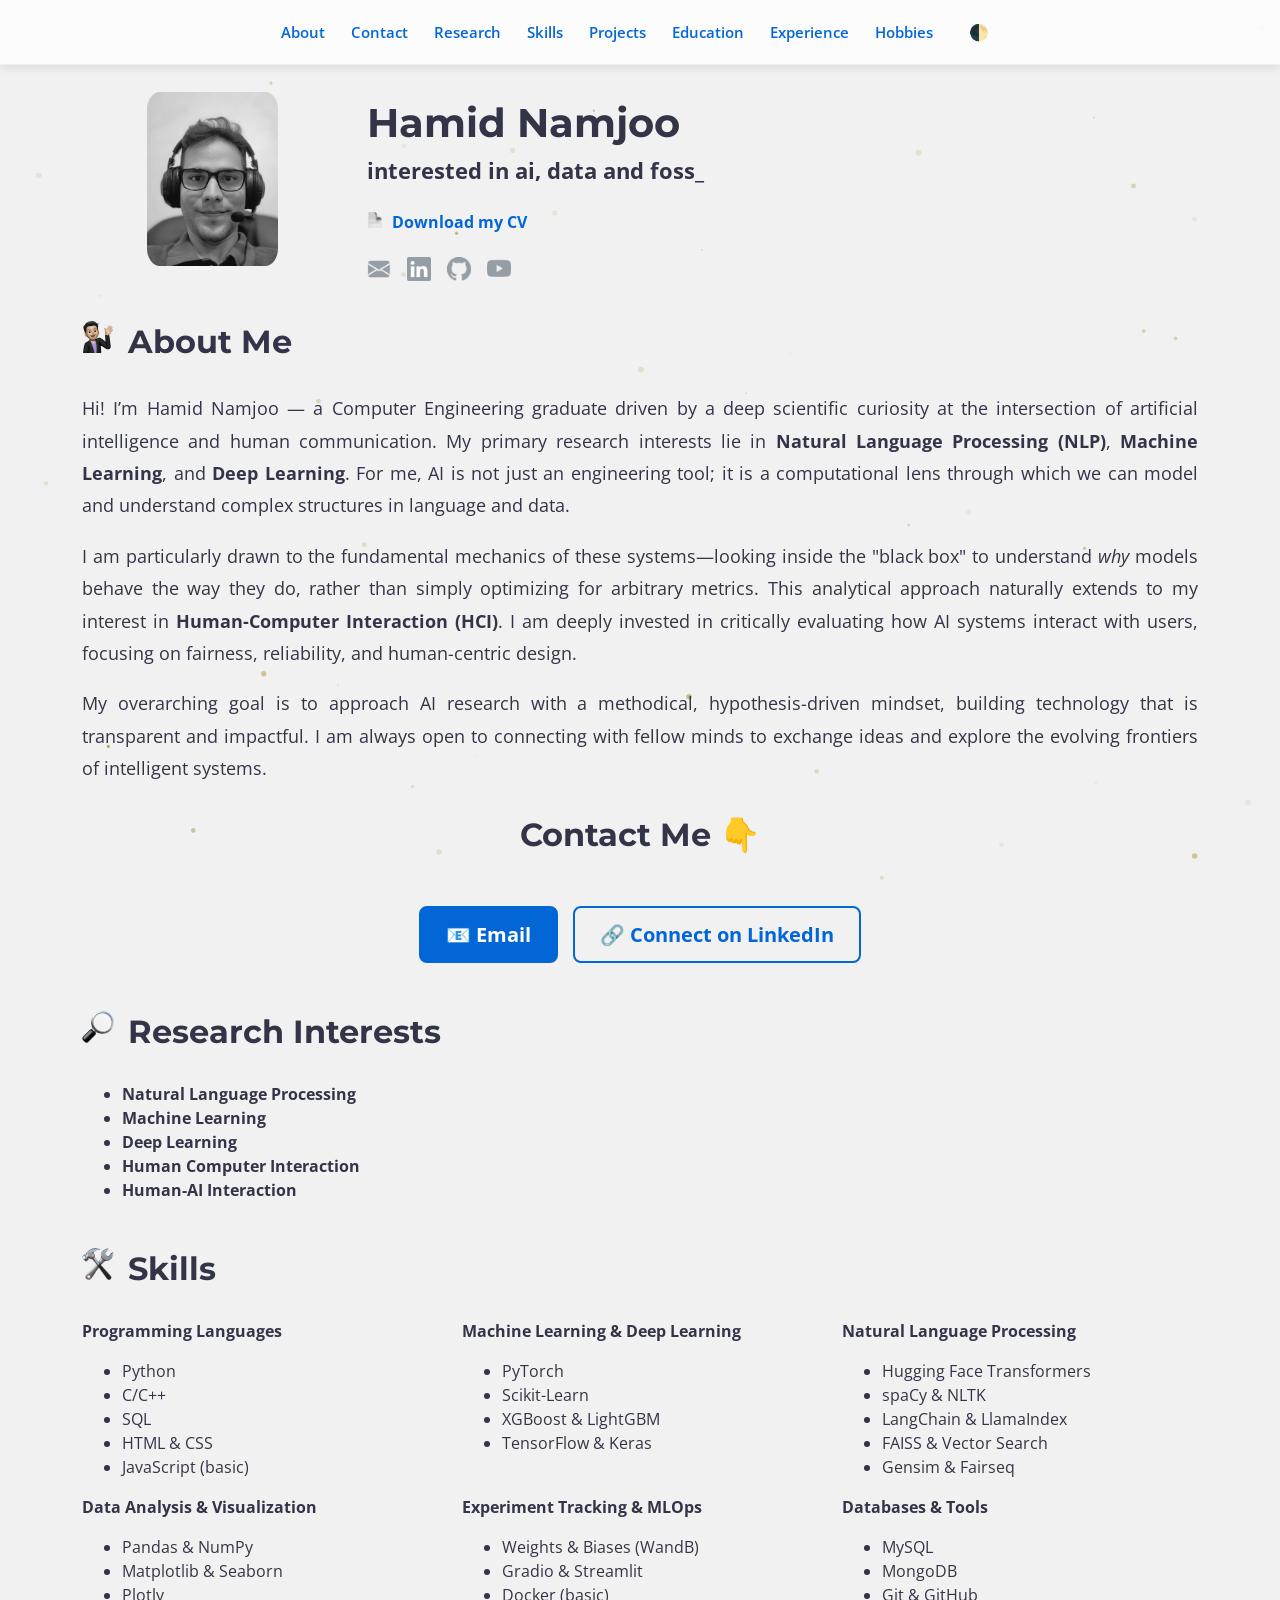
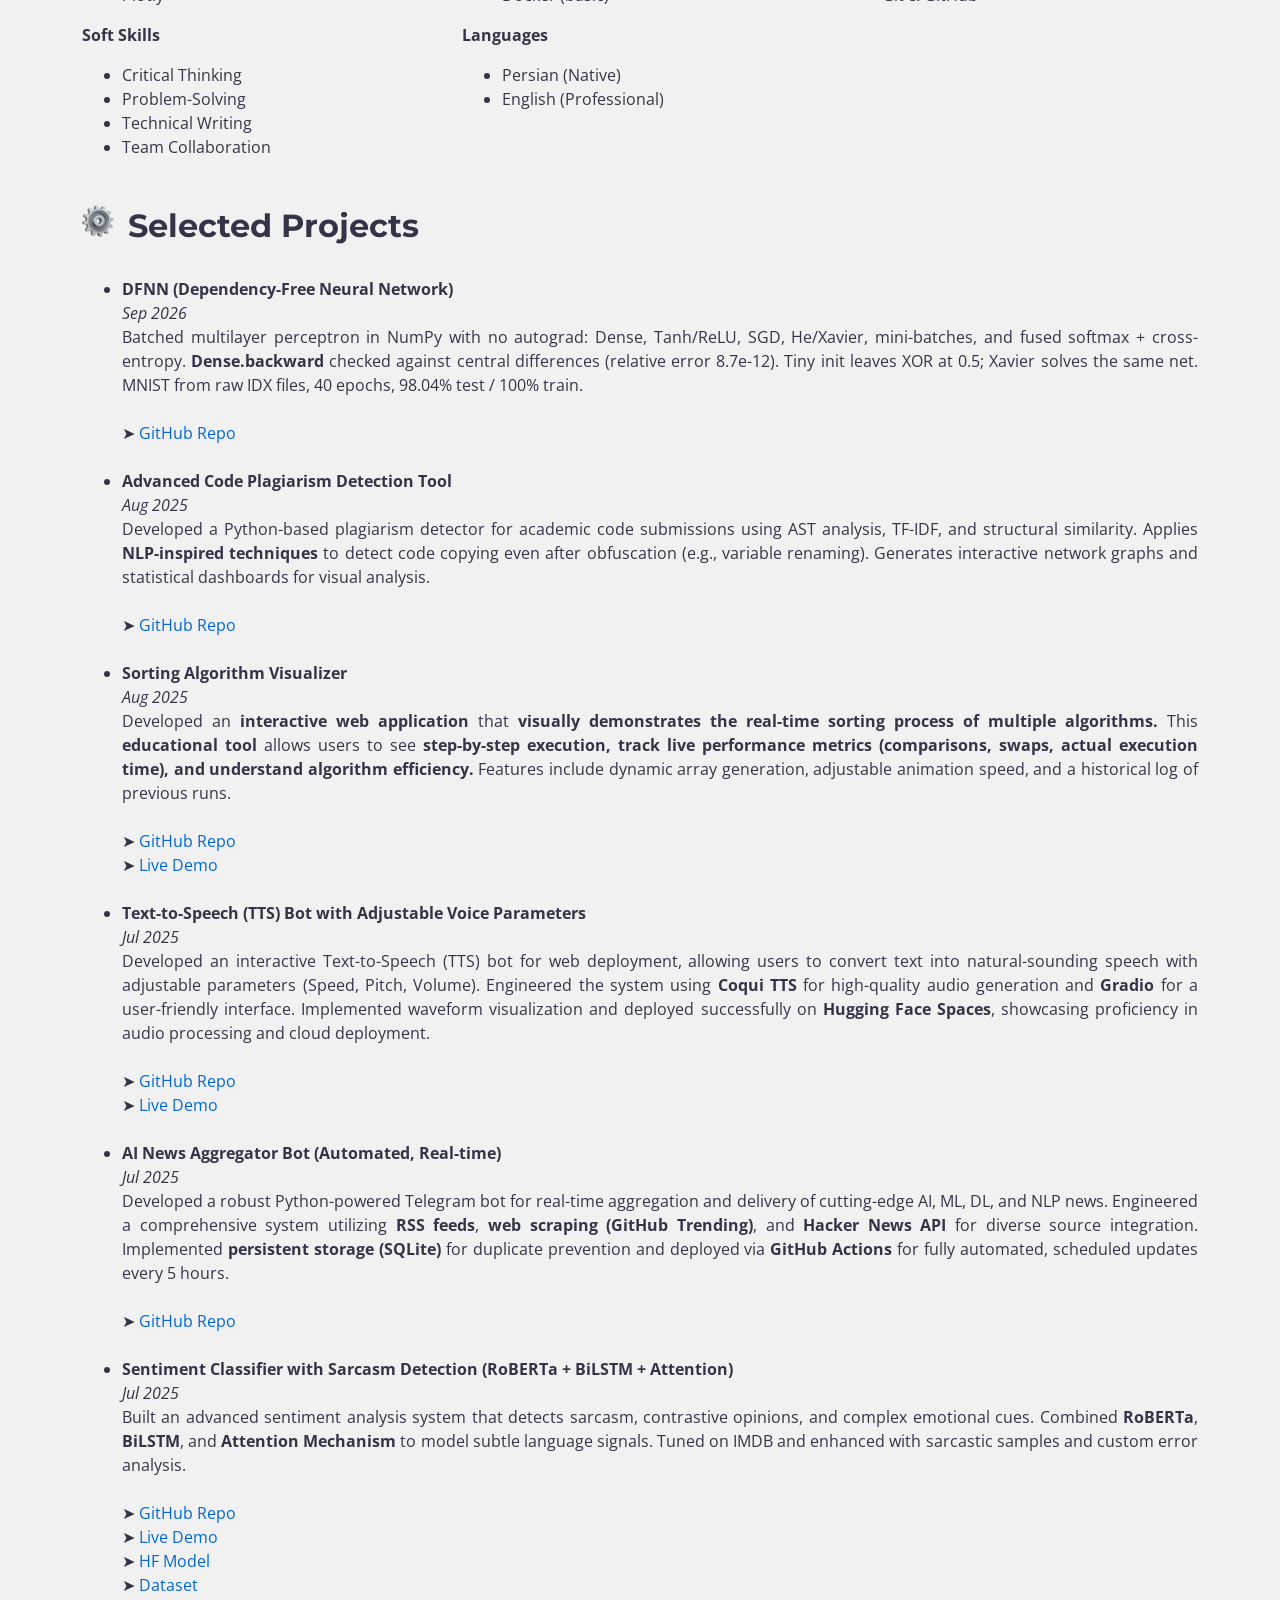
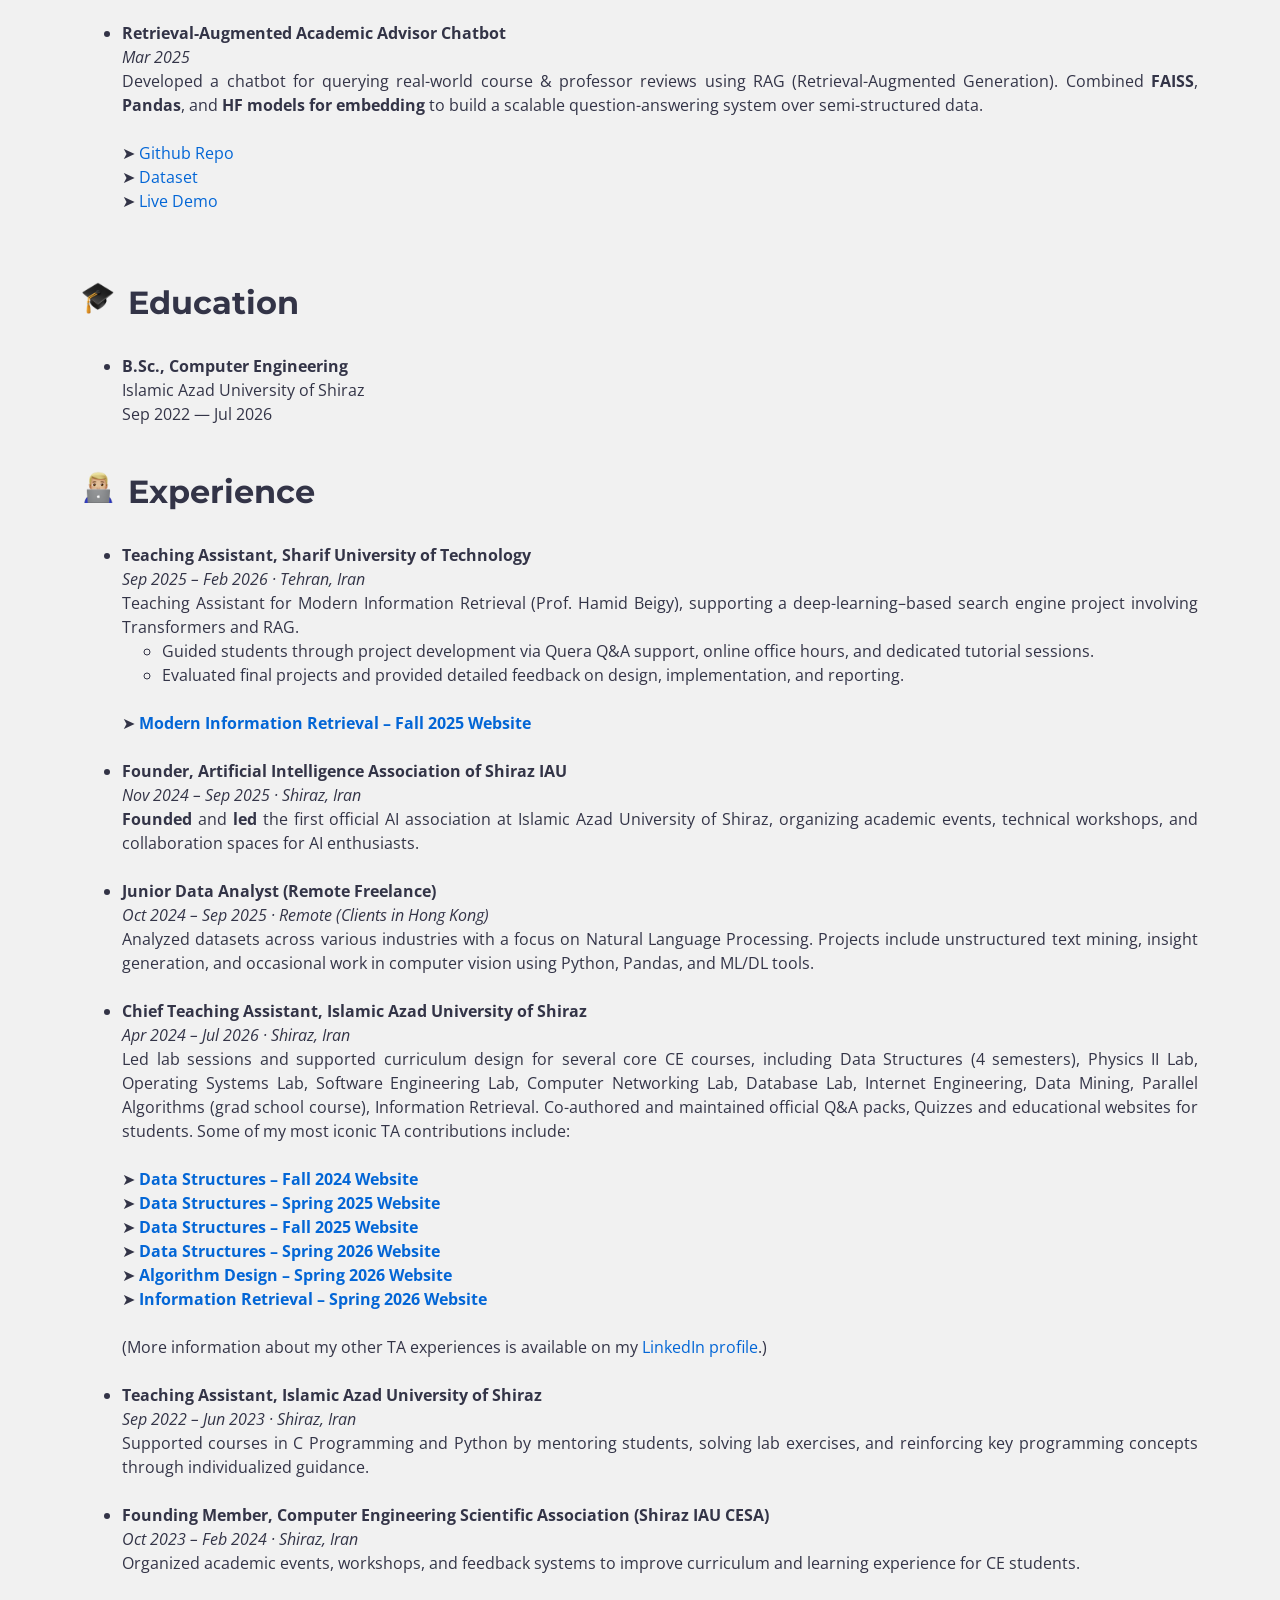
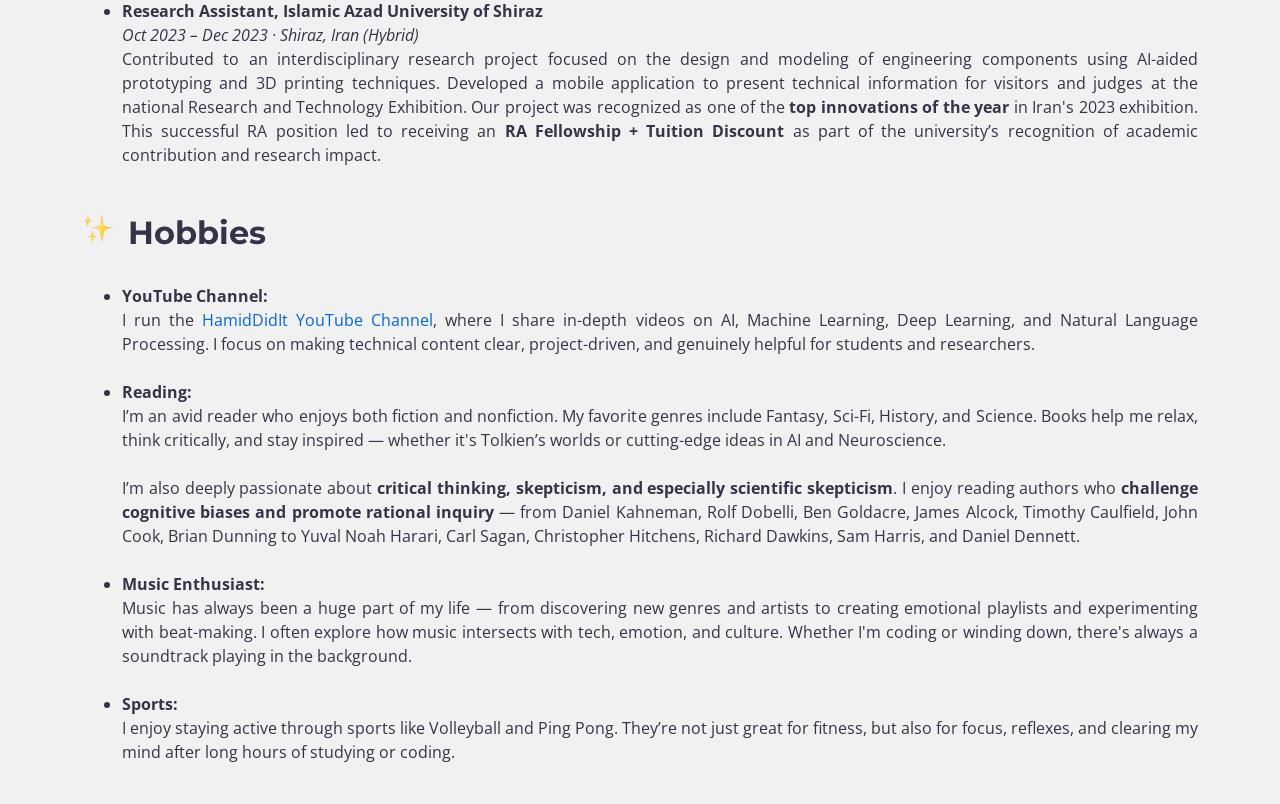
==== commit b20e6840: "Add Human-AI Interaction to the list" ====
--- a/index.html
+++ b/index.html
@@ -101,6 +101,7 @@
                     <li><b>Machine Learning</b></li>
                     <li><b>Deep Learning</b></li>
                     <li><b>Human Computer Interaction</b></li>
+                    <li><b>Human-AI Interaction</b></li>
                 </ul>
             </div>
         </div>
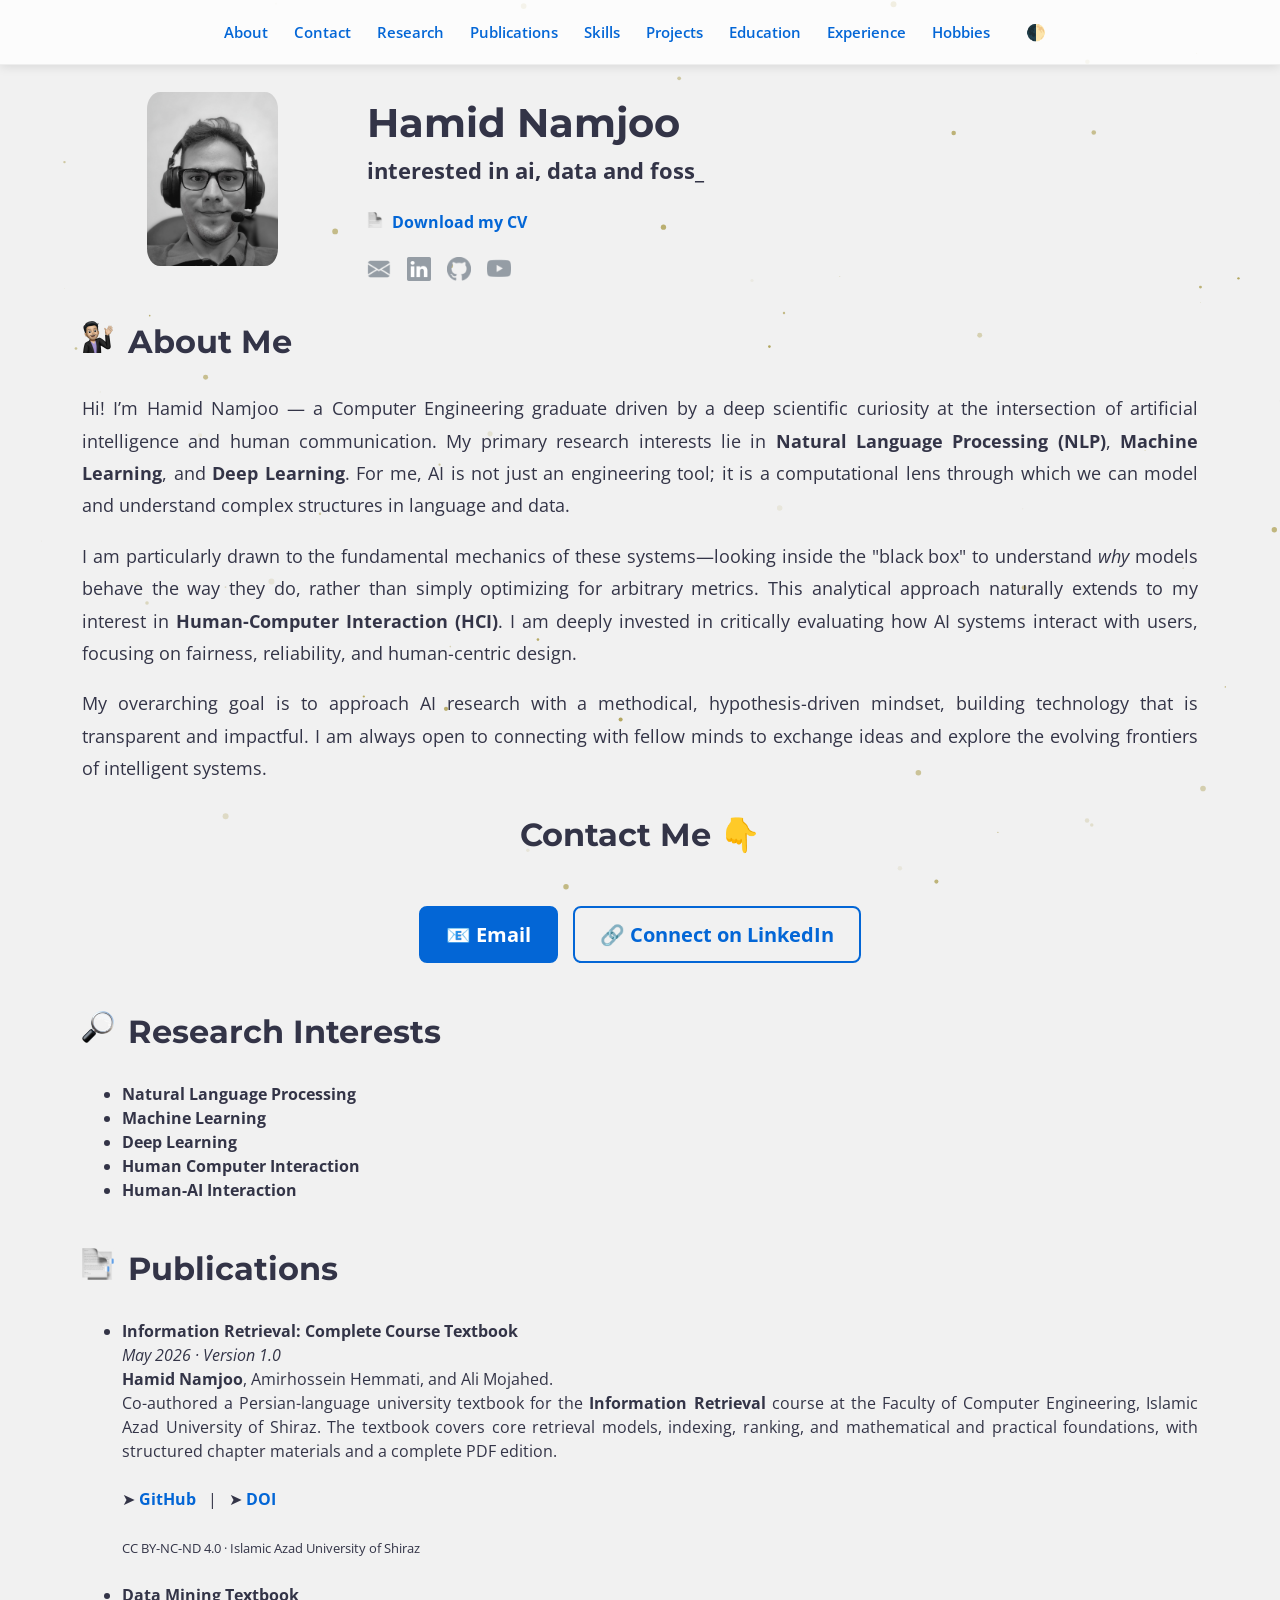
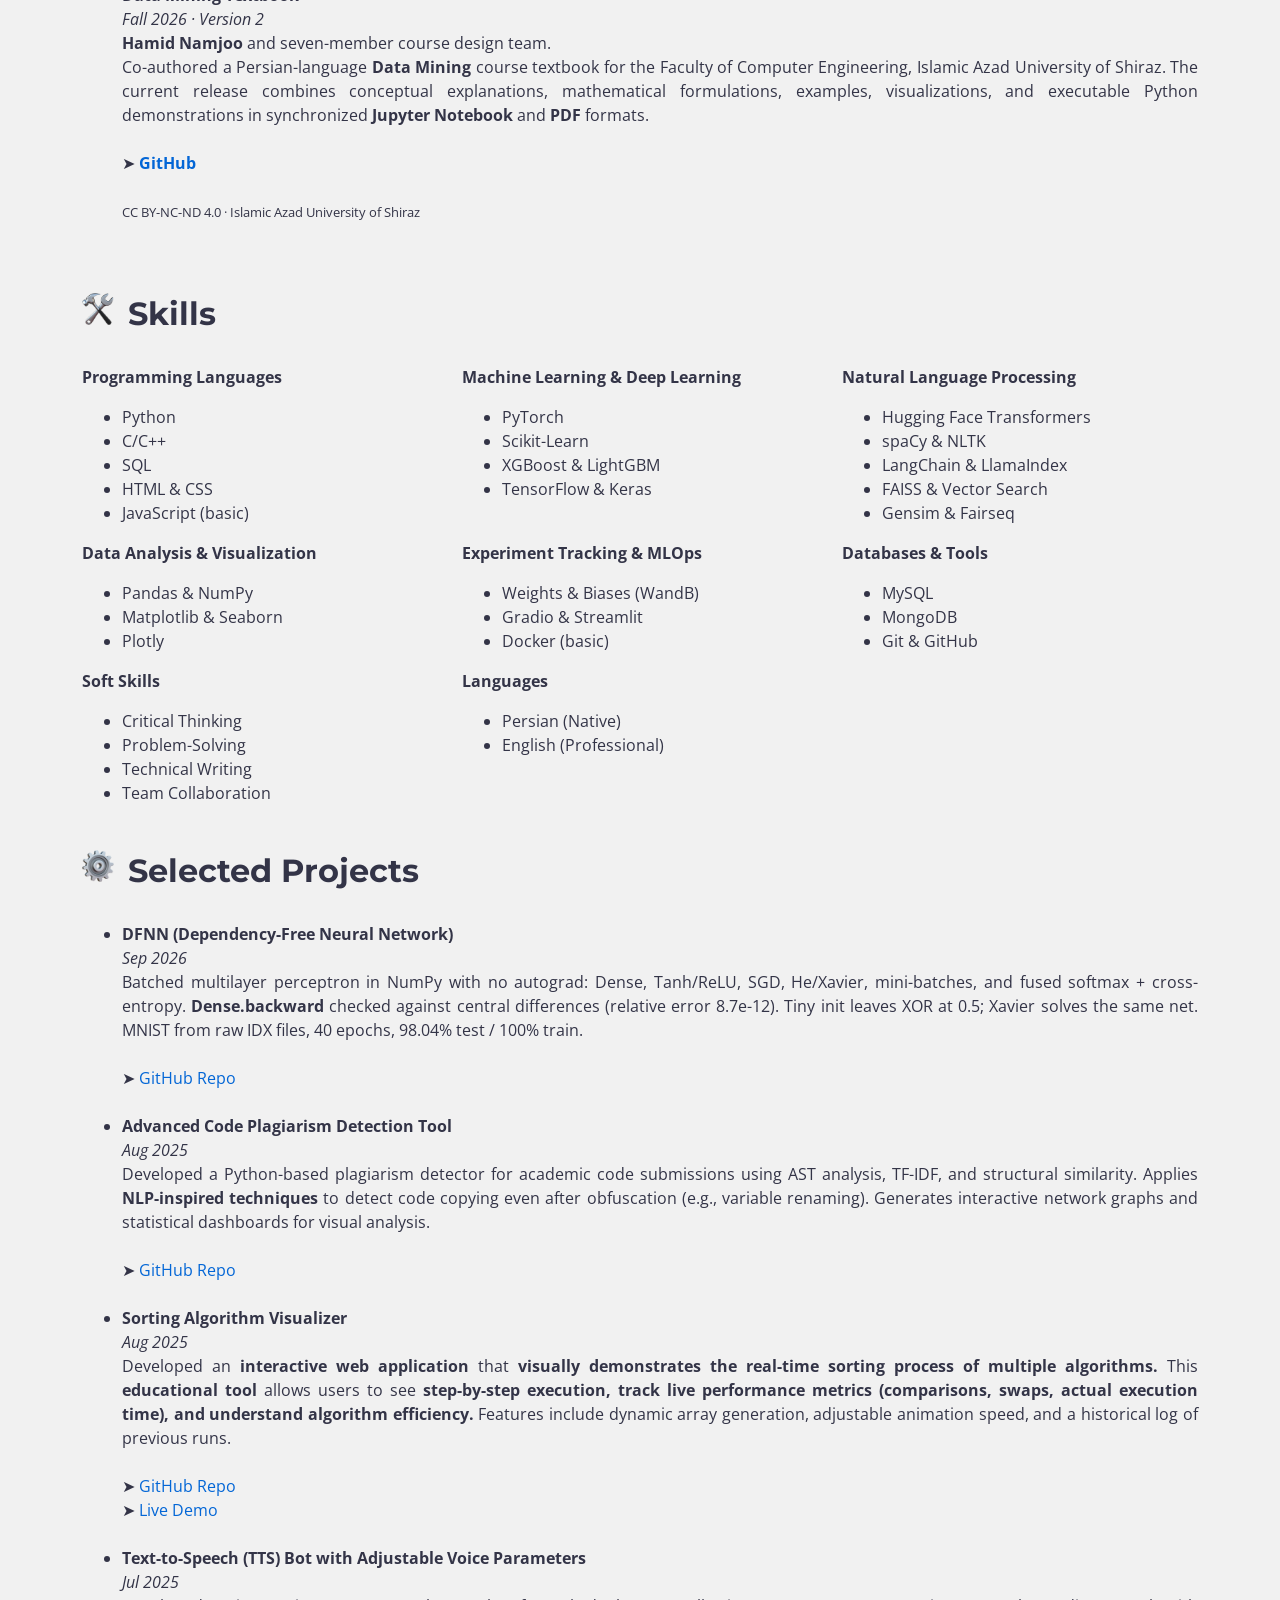
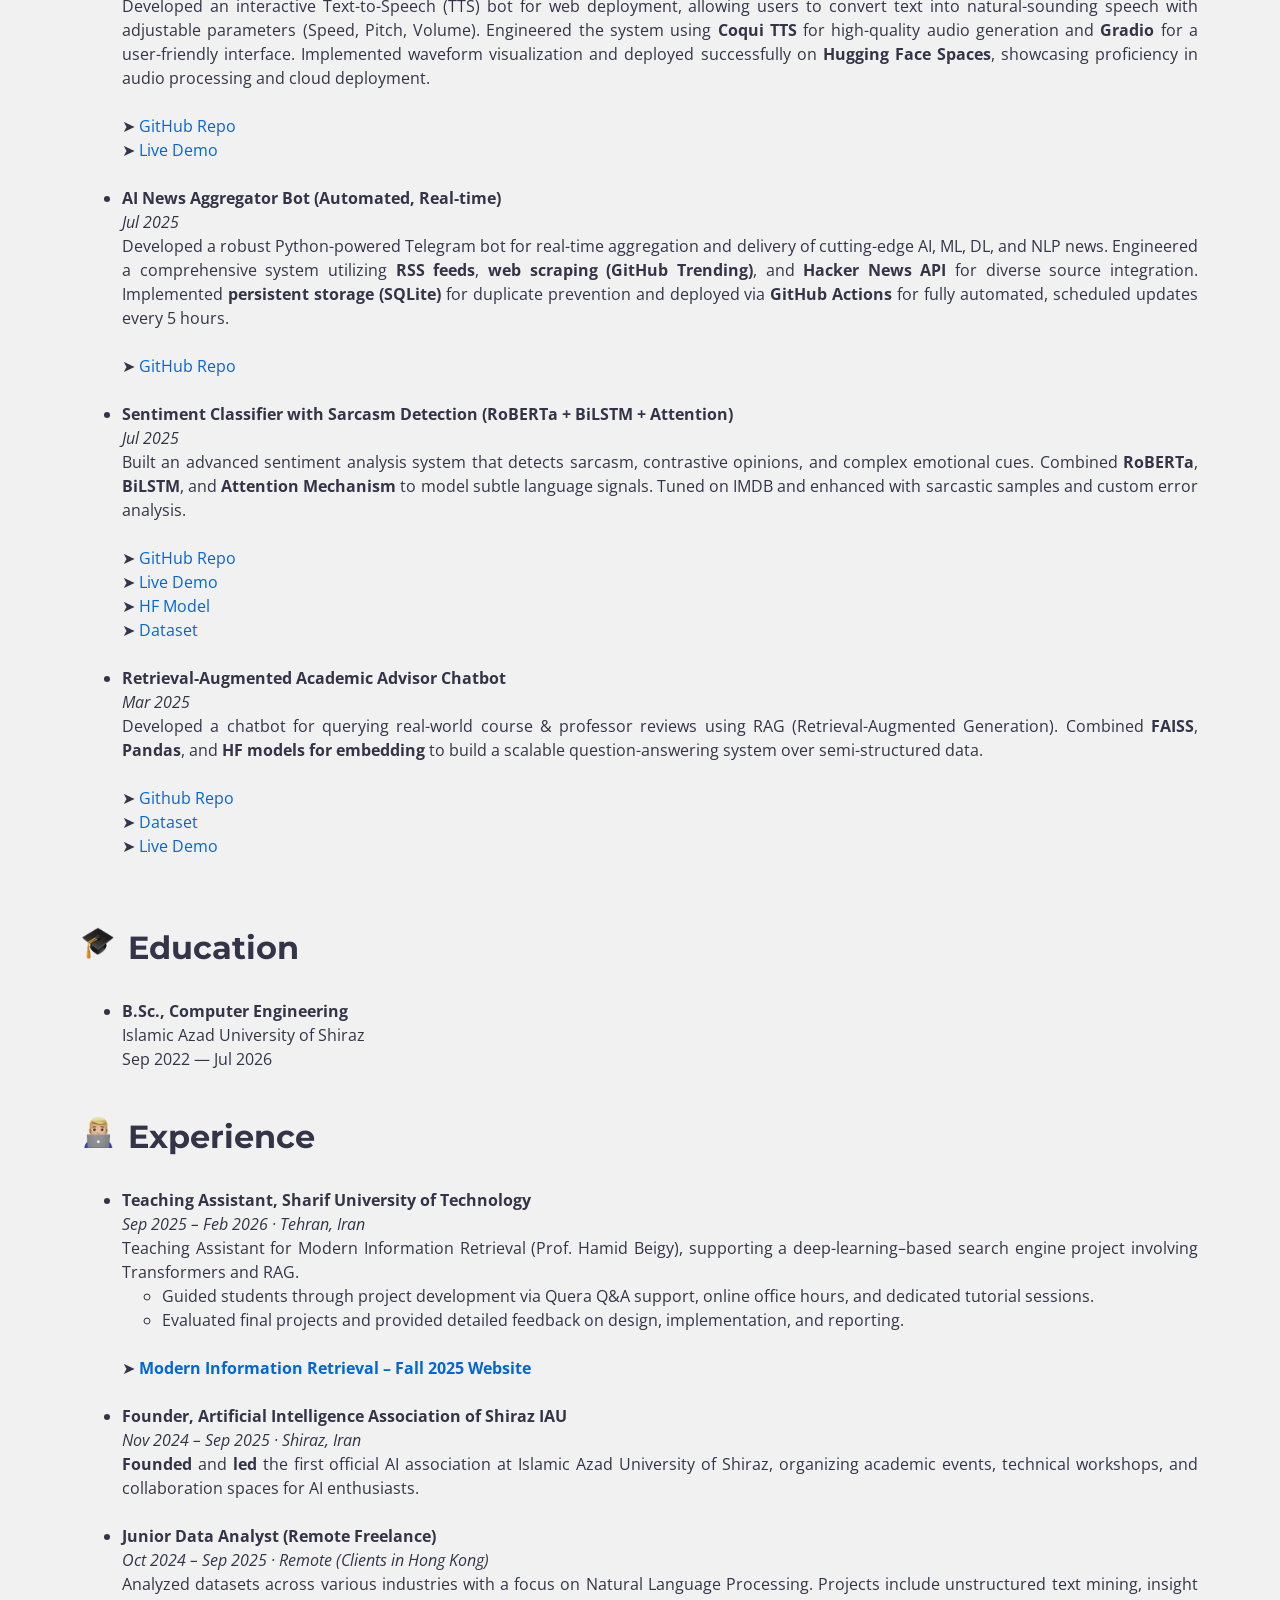
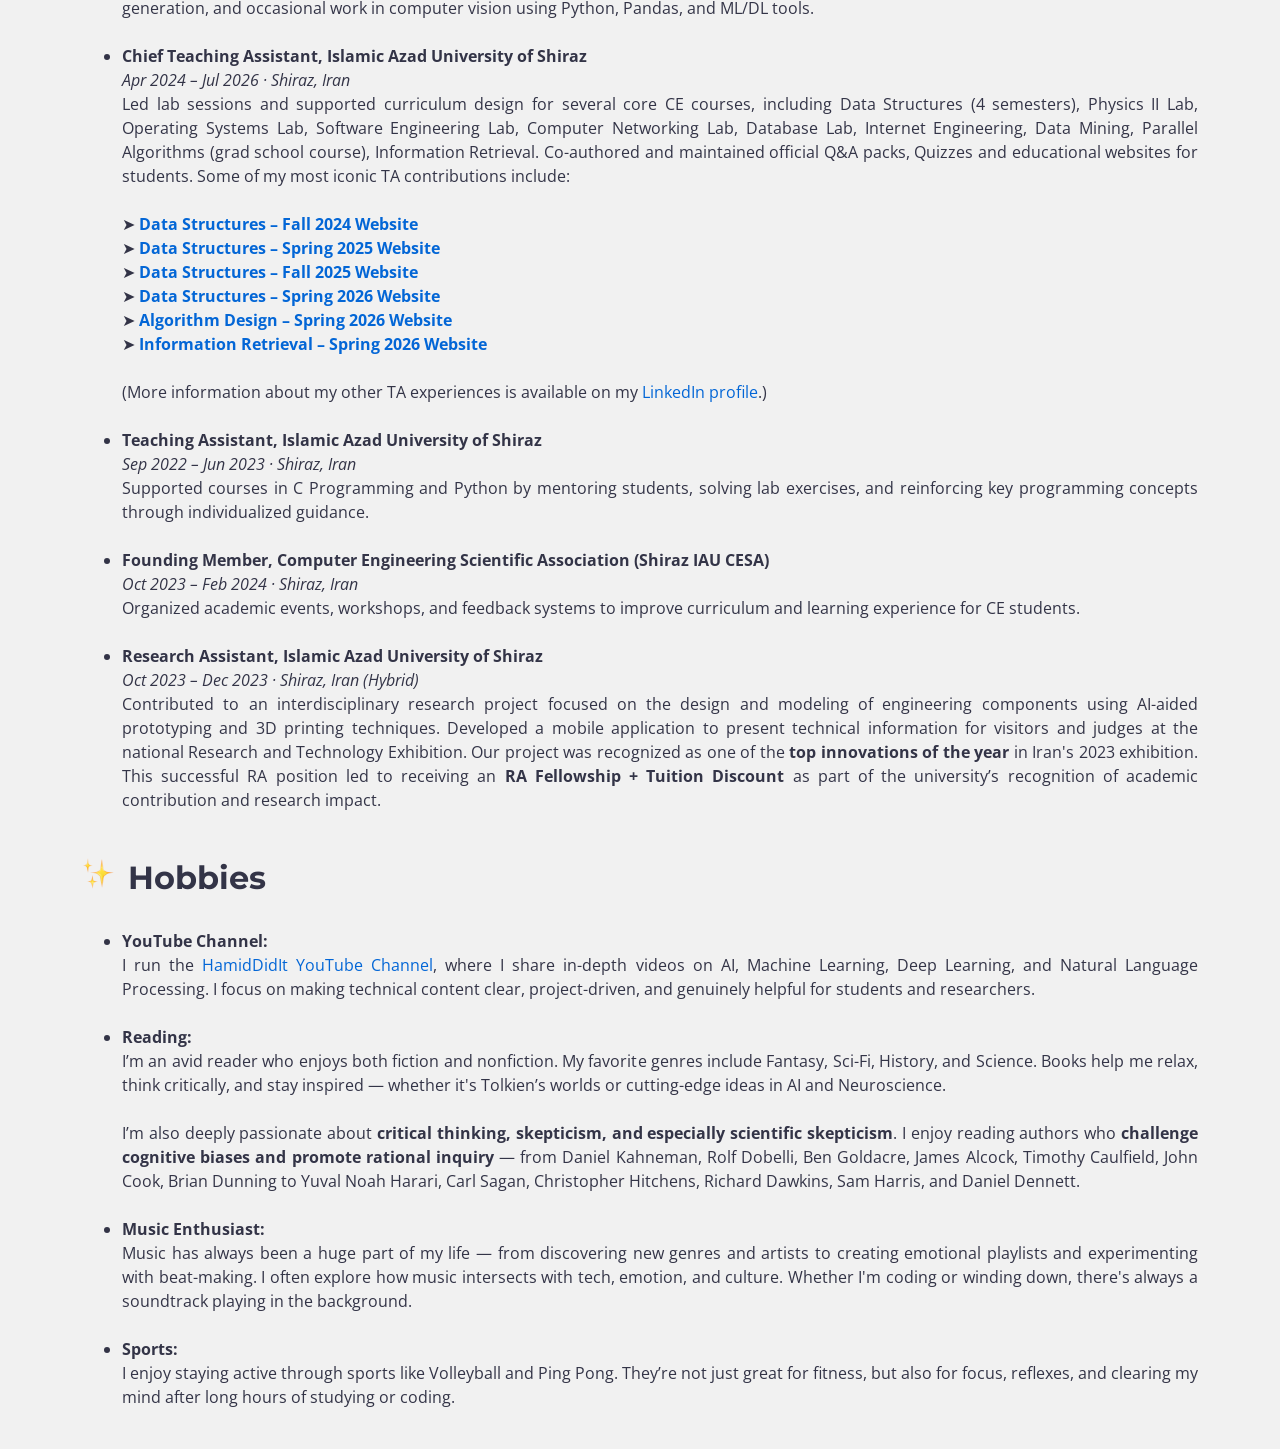
==== commit 04f07711: "books added (IR v1 + DM v2)" ====
--- a/index.html
+++ b/index.html
@@ -3,7 +3,7 @@
 <head>
     <meta charset="UTF-8">
     <title>Hamid Namjoo</title>
-    <meta name="description" content="Hamid Namjoo is a computer engineering graduate, Independent Researcher,  Ex-Data Analyst and part time Content Creator.">
+    <meta name="description" content="Hamid Namjoo is a Computer Engineering graduate and AI researcher interested in NLP, Machine Learning, Deep Learning, and Human-AI Interaction.">
     <meta name="keywords" content="Hamid Namjoo, Hamidreza Namjoomanesh, HamidDidIt, Data Analyst, AI Engineer, AI Student, NLP, NLPer, Natural Language Processing, Machine Learning, Deep Learning, Human Computer Interaction, HCI, ML, DL, AI, Data Scientist, AGI, Accelerationism, AI Graduate, AI Researcher, Independent Researcher">
     <meta name="author" content="Hamid Namjoo">
     <link rel="icon" type="image/x-icon" href="img/favicon.png">
@@ -29,6 +29,7 @@
                 <li><a href="#about">About</a></li>
                 <li><a href="#contact">Contact</a></li>
                 <li><a href="#research">Research</a></li>
+                <li><a href="#publications">Publications</a></li>
                 <li><a href="#skills">Skills</a></li>
                 <li><a href="#projects">Projects</a></li>
                 <li><a href="#education">Education</a></li>
@@ -102,6 +103,90 @@
                     <li><b>Deep Learning</b></li>
                     <li><b>Human Computer Interaction</b></li>
                     <li><b>Human-AI Interaction</b></li>
+                </ul>
+            </div>
+        </div>
+
+        <!-- Publications -->
+        <div class="row">
+            <div class="col-12">
+                <h2 id="publications">
+                    <img src="img/publications_emoji.png" class="emoji" alt="Publications Icon">
+                    Publications
+                </h2>
+        
+                <ul class="justify">
+        
+                    <li>
+                        <b>Information Retrieval: Complete Course Textbook</b><br>
+                        <i>May 2026 · Version 1.0</i><br>
+        
+                        <b>Hamid Namjoo</b>, Amirhossein Hemmati, and Ali Mojahed.<br>
+        
+                        Co-authored a Persian-language university textbook for the
+                        <b>Information Retrieval</b> course at the Faculty of Computer Engineering,
+                        Islamic Azad University of Shiraz. The textbook covers core retrieval models,
+                        indexing, ranking, and mathematical and practical foundations, with
+                        structured chapter materials and a complete PDF edition.
+        
+                        <br><br>
+        
+                        ➤ <b>
+                            <a href="https://github.com/hrnrxb/IR-Textbook"
+                               target="_blank"
+                               rel="noopener noreferrer">
+                                GitHub
+                            </a>
+                        </b>
+                        &nbsp;&nbsp;|&nbsp;&nbsp;
+                        ➤ <b>
+                            <a href="https://doi.org/10.5281/zenodo.22927296"
+                               target="_blank"
+                               rel="noopener noreferrer">
+                                DOI
+                            </a>
+                        </b>
+        
+                        <br><br>
+        
+                        <small>
+                            CC BY-NC-ND 4.0 · Islamic Azad University of Shiraz
+                        </small>
+                    </li>
+        
+                    <br>
+        
+                    <li>
+                        <b>Data Mining Textbook</b><br>
+                        <i>Fall 2026 · Version 2</i><br>
+        
+                        <b>Hamid Namjoo</b> and seven-member course design team.<br>
+        
+                        Co-authored a Persian-language <b>Data Mining</b> course textbook
+                        for the Faculty of Computer Engineering, Islamic Azad University of Shiraz.
+                        The current release combines conceptual explanations, mathematical
+                        formulations, examples, visualizations, and executable Python demonstrations
+                        in synchronized <b>Jupyter Notebook</b> and <b>PDF</b> formats.
+        
+                        <br><br>
+        
+                        ➤ <b>
+                            <a href="https://github.com/hrnrxb/Data-Mining-Textbook"
+                               target="_blank"
+                               rel="noopener noreferrer">
+                                GitHub
+                            </a>
+                        </b>
+        
+                        <br><br>
+        
+                        <small>
+                            CC BY-NC-ND 4.0 · Islamic Azad University of Shiraz
+                        </small>
+                    </li>
+        
+                    <br>
+        
                 </ul>
             </div>
         </div>
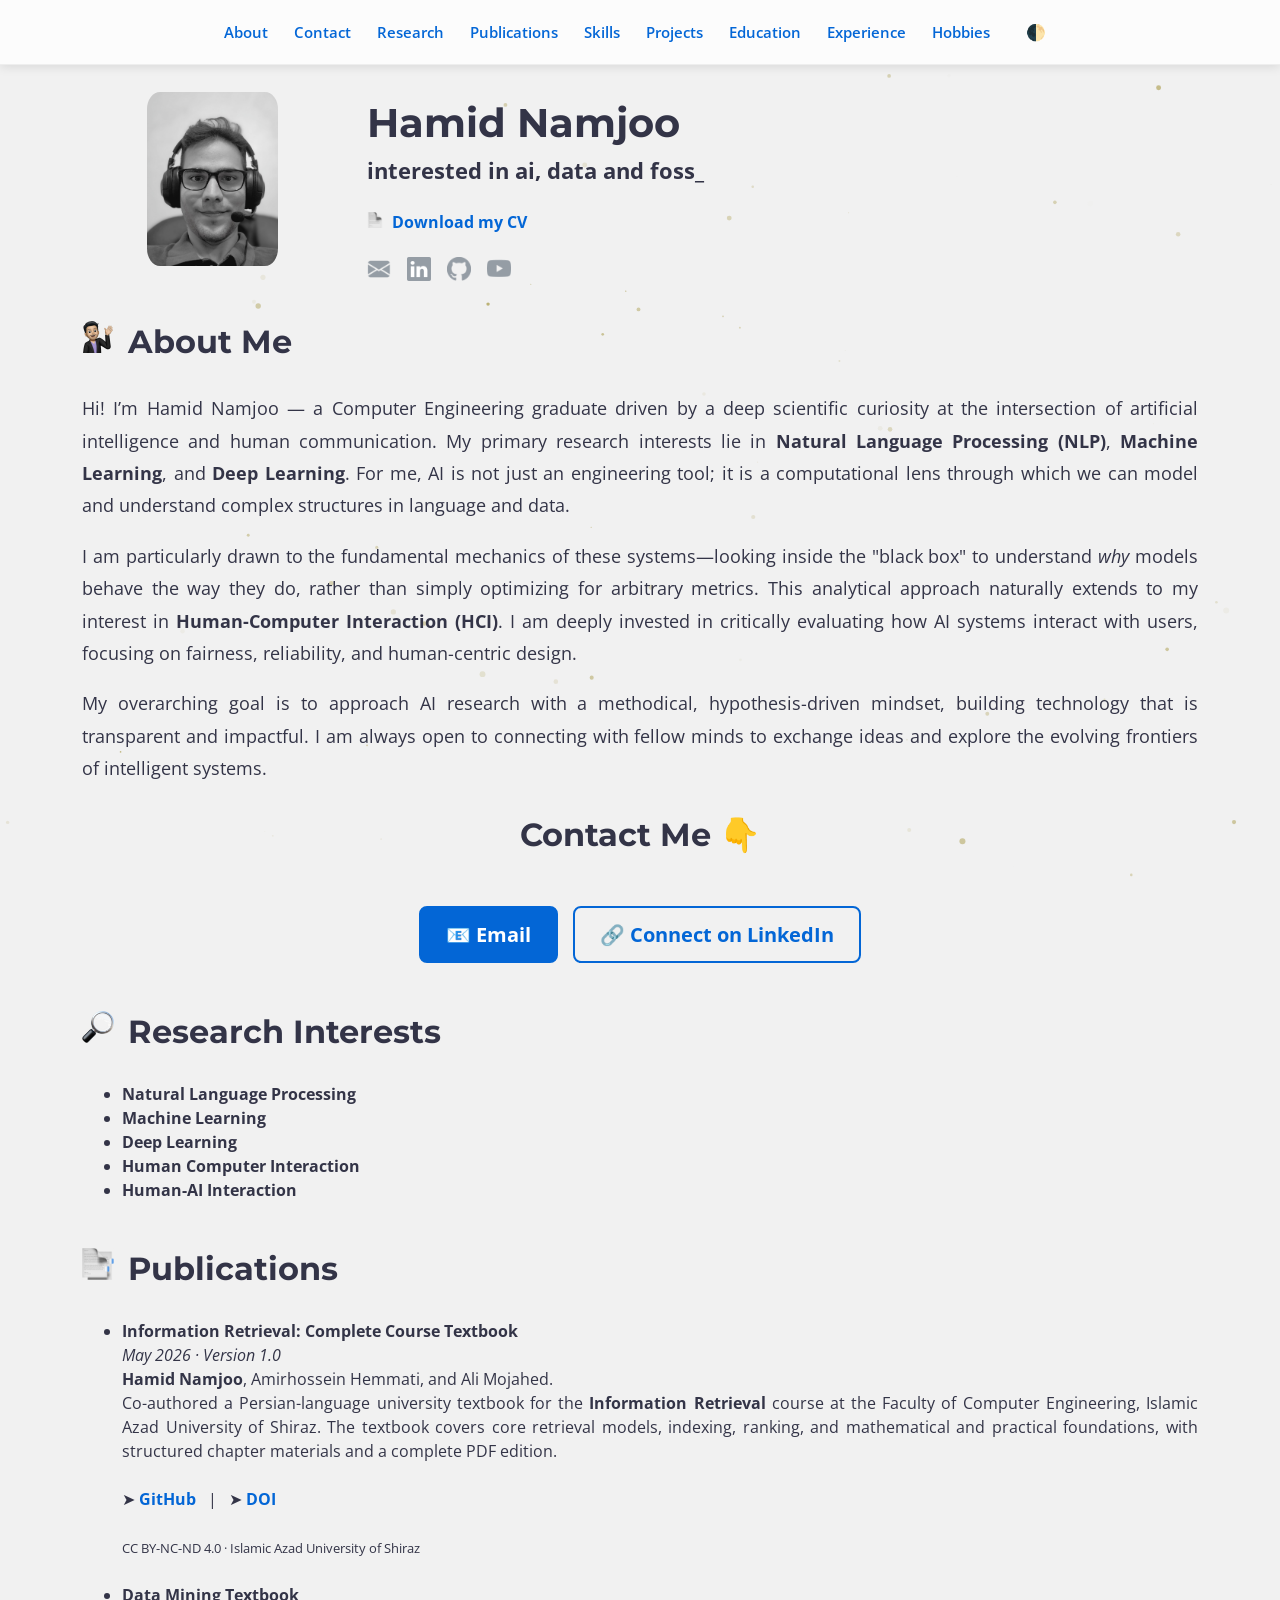
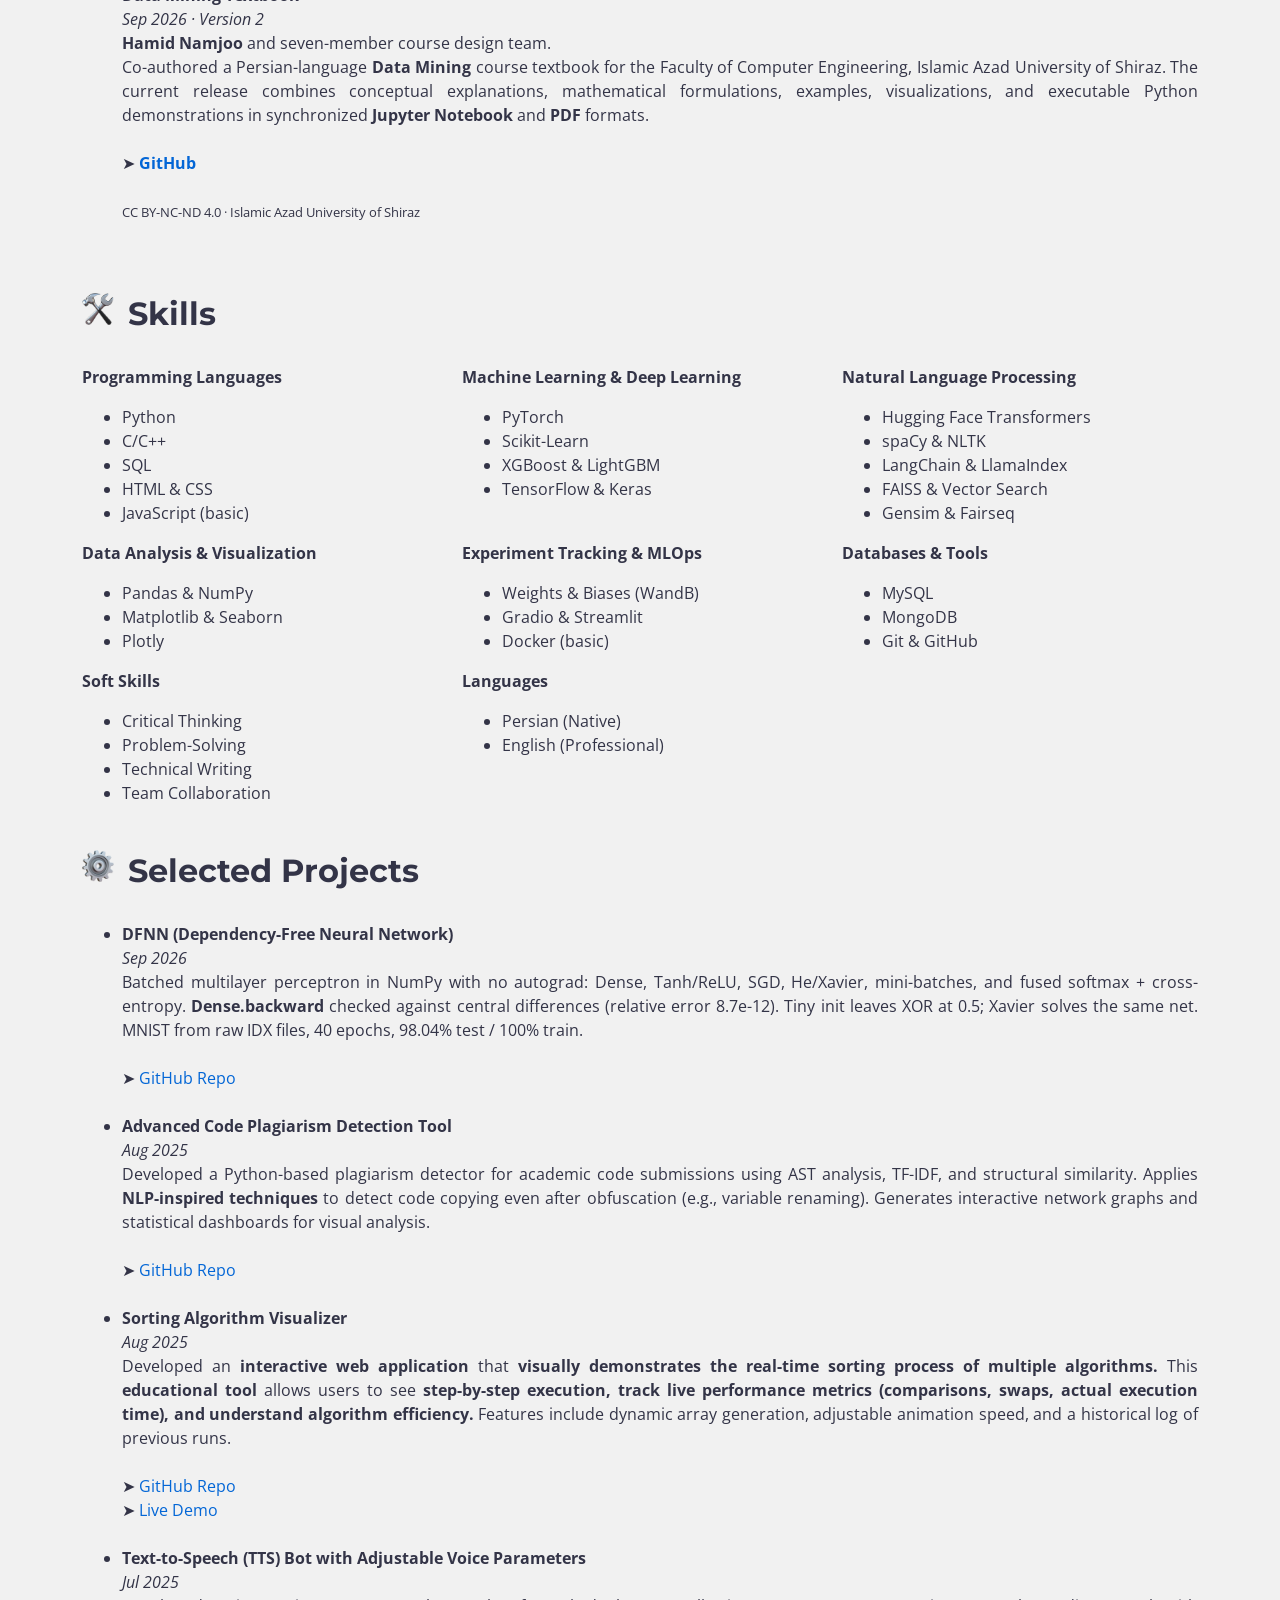
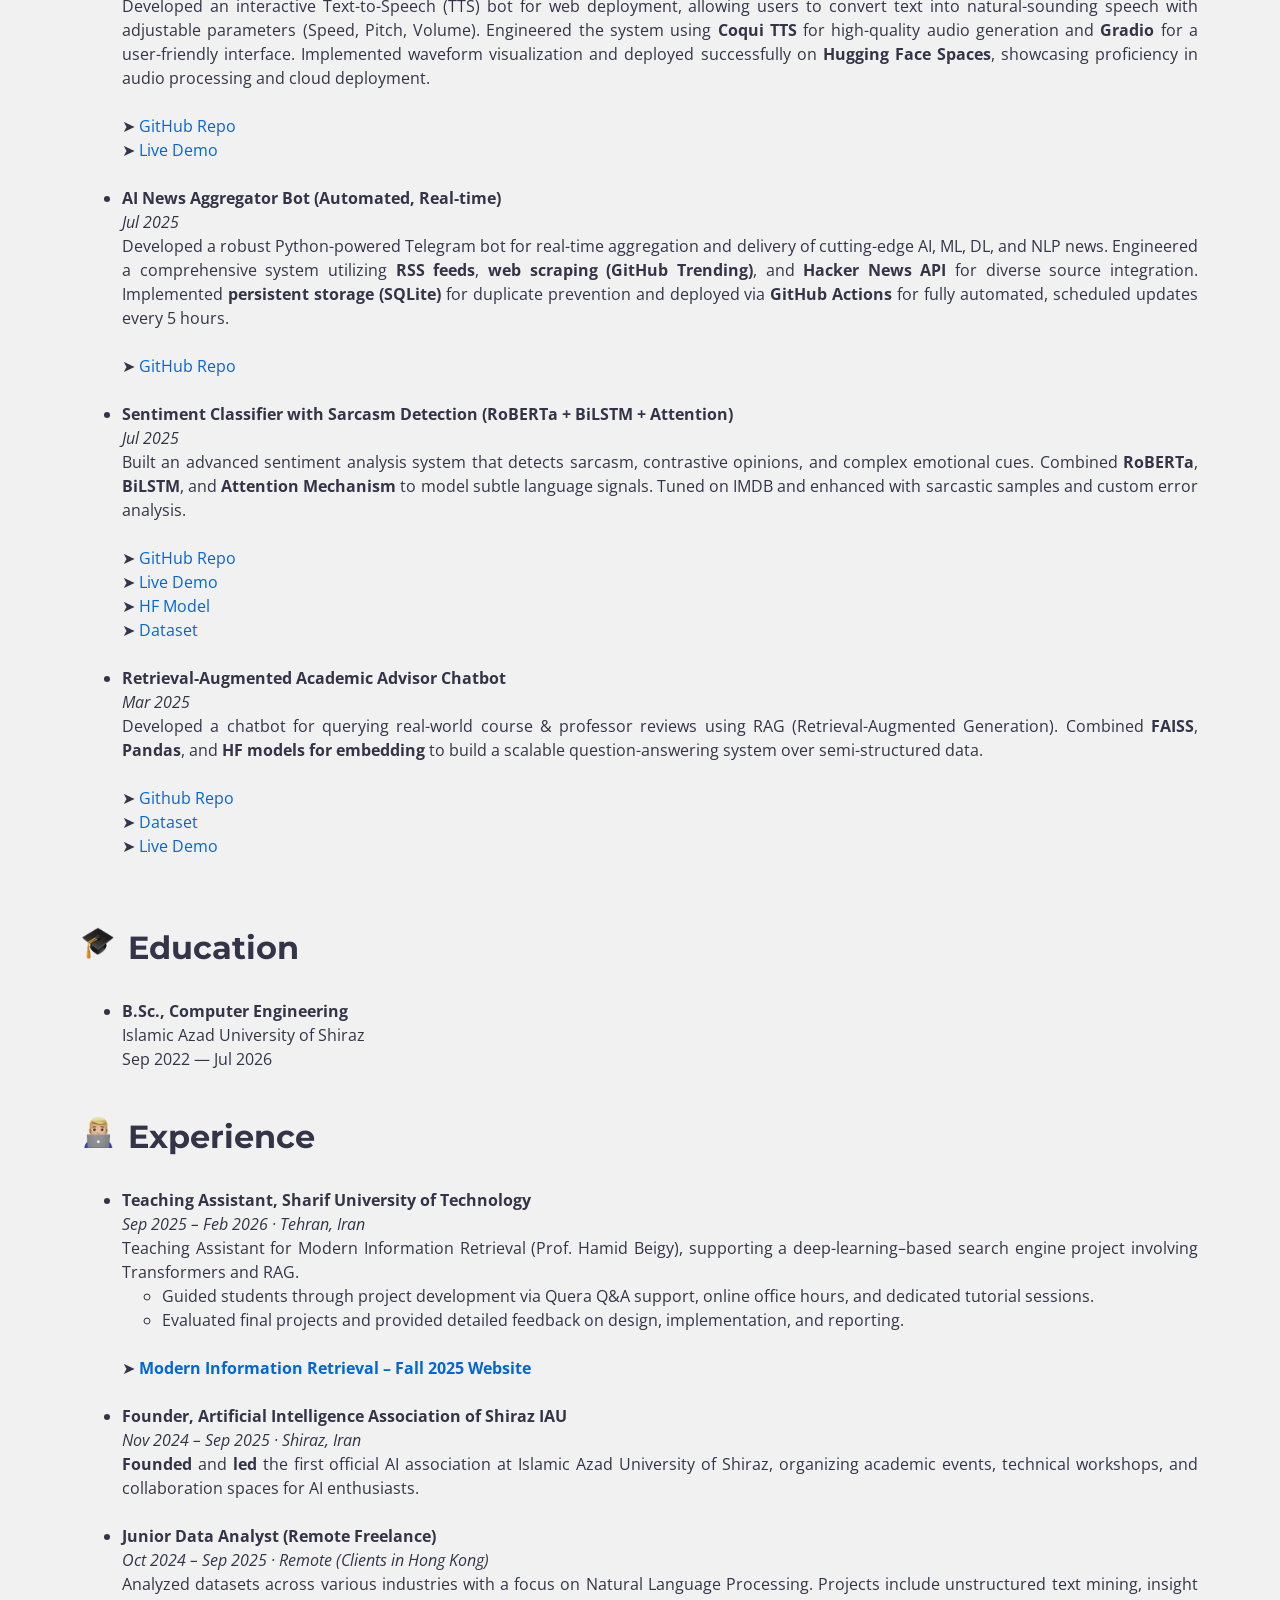
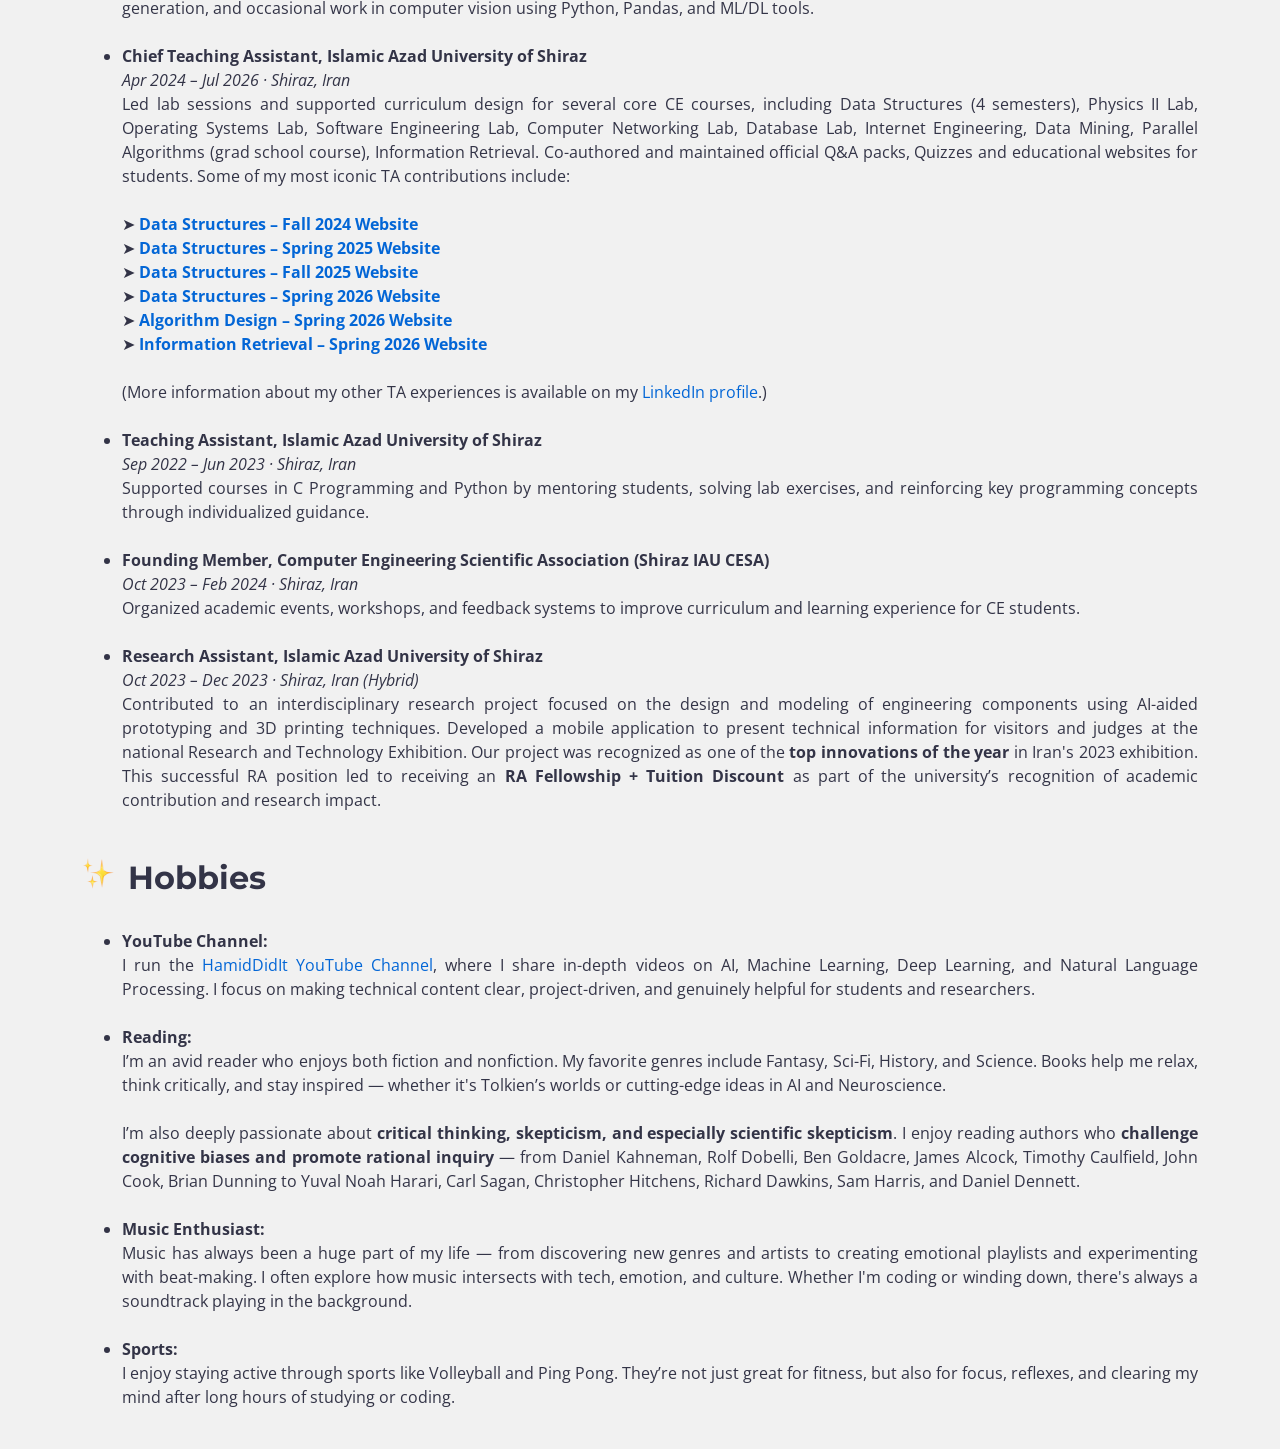
==== commit 241a8910: "Update publication date in index.html" ====
--- a/index.html
+++ b/index.html
@@ -158,7 +158,7 @@
         
                     <li>
                         <b>Data Mining Textbook</b><br>
-                        <i>Fall 2026 · Version 2</i><br>
+                        <i>Sep 2026 · Version 2</i><br>
         
                         <b>Hamid Namjoo</b> and seven-member course design team.<br>
         
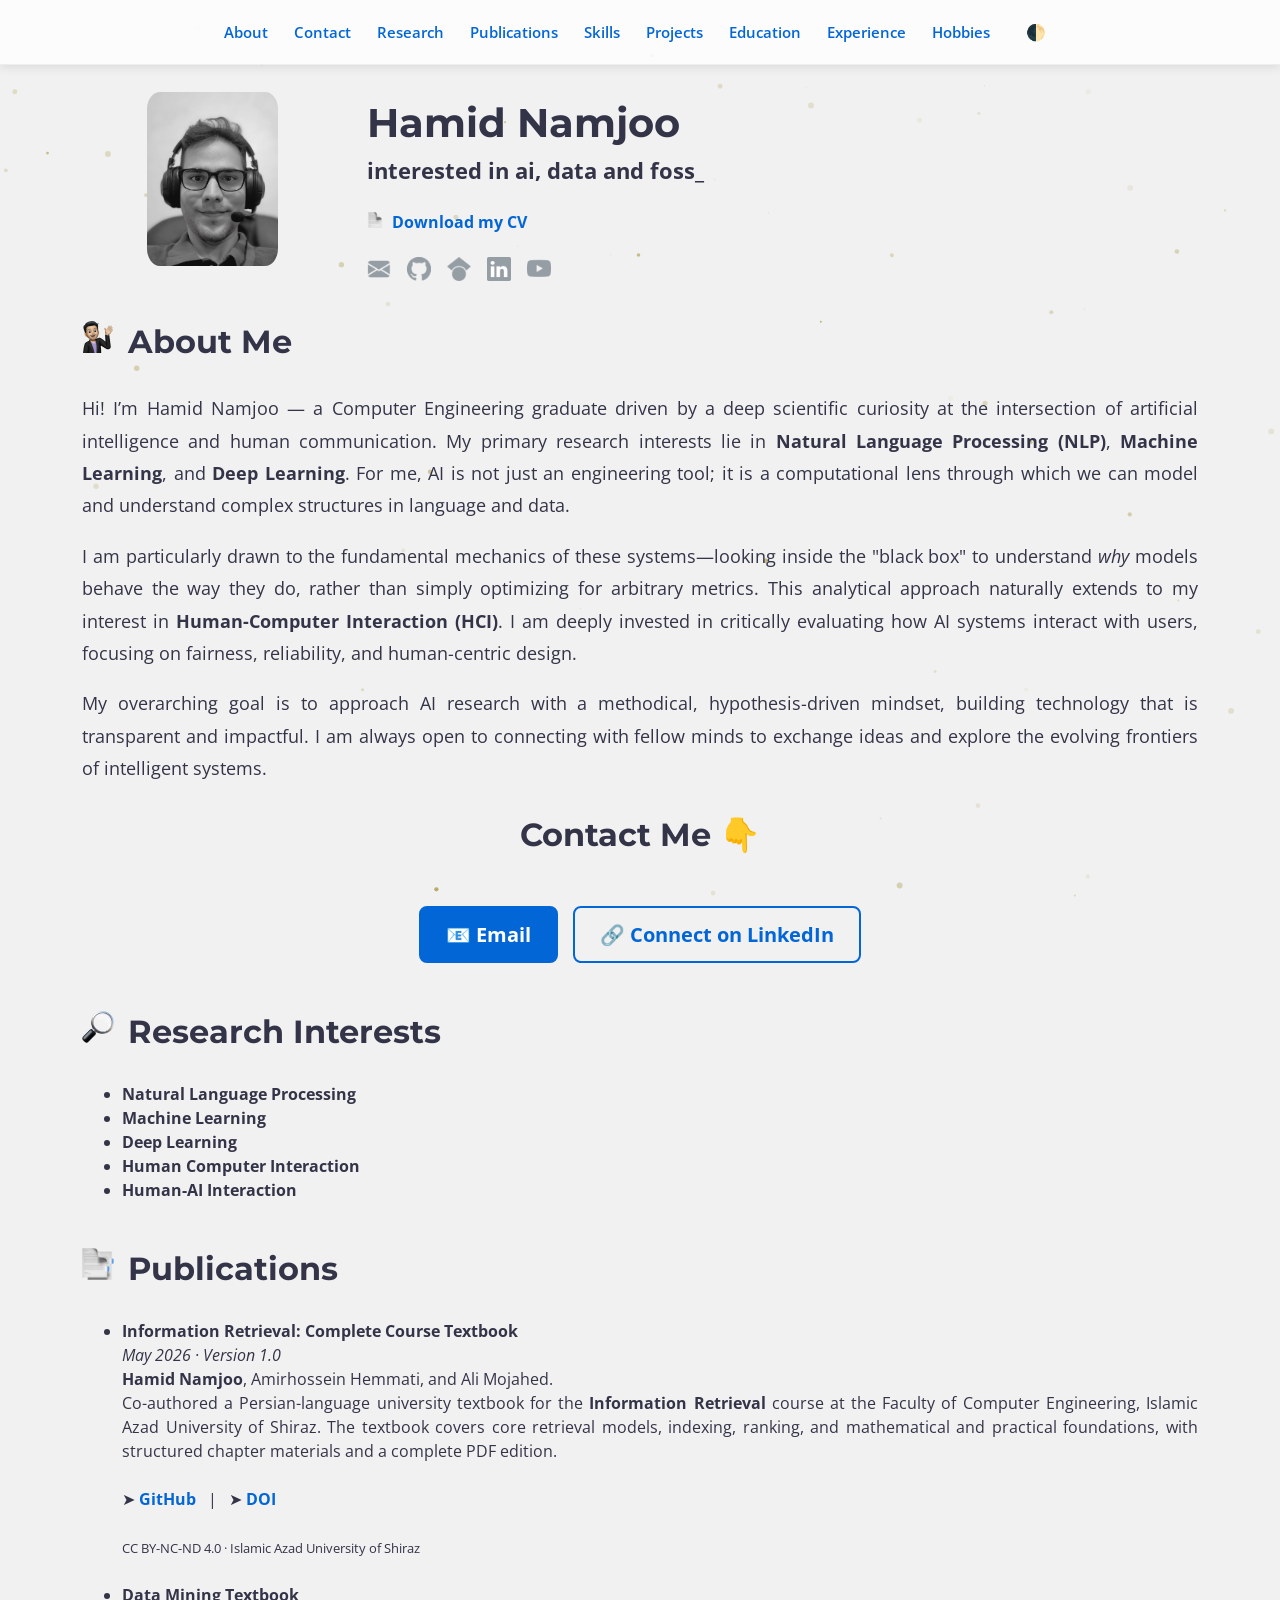
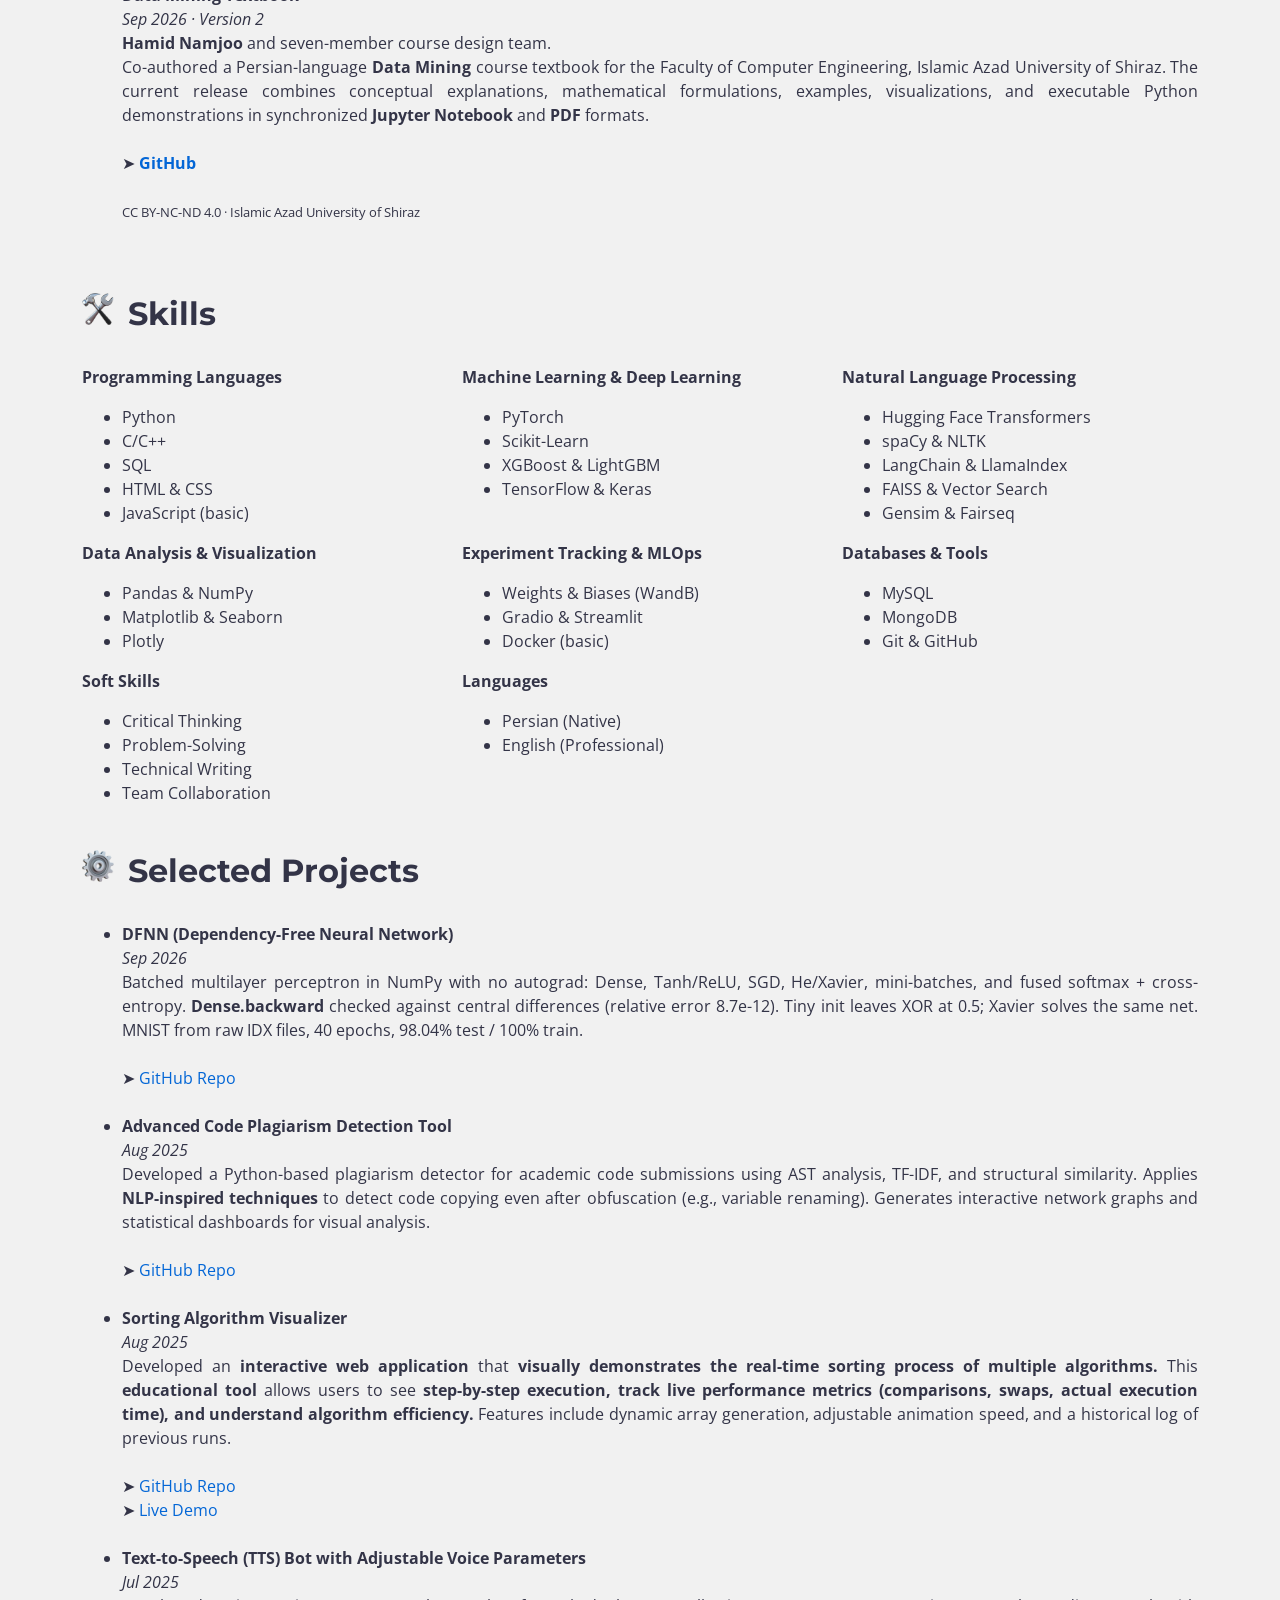
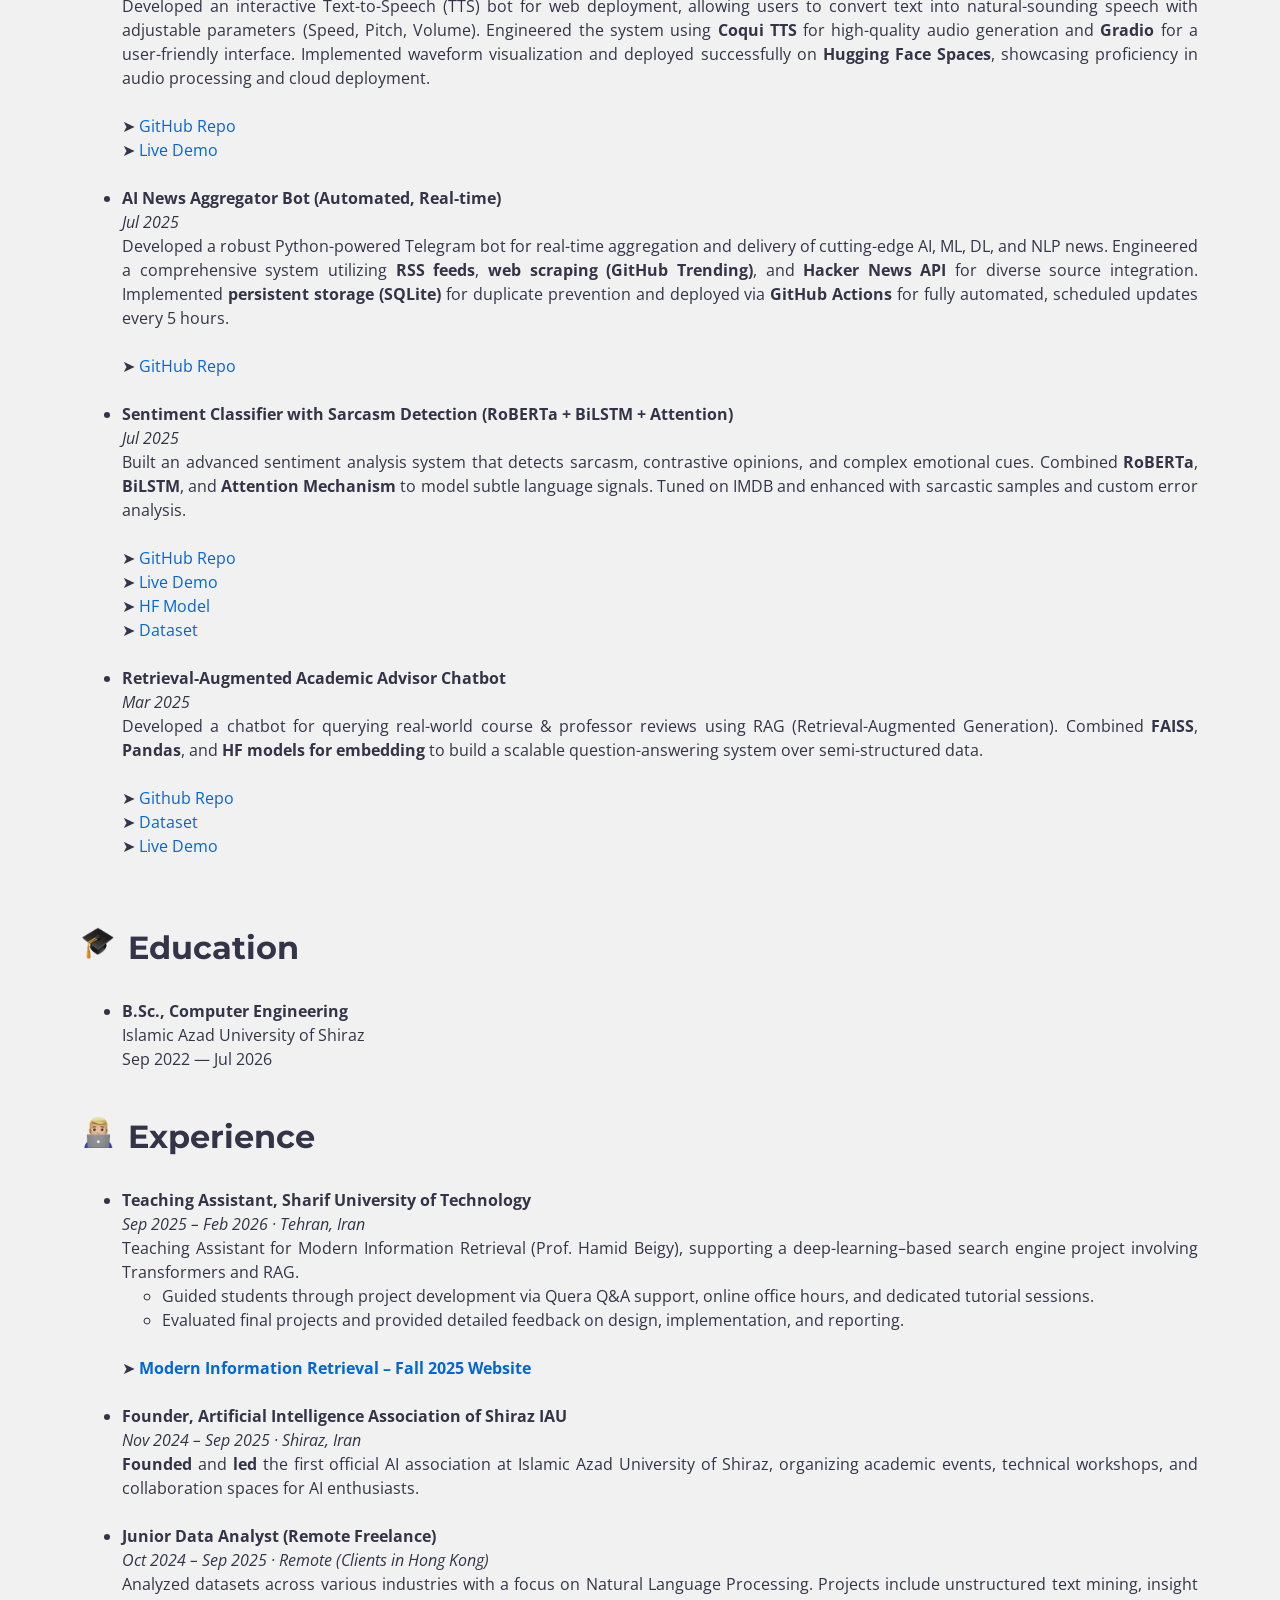
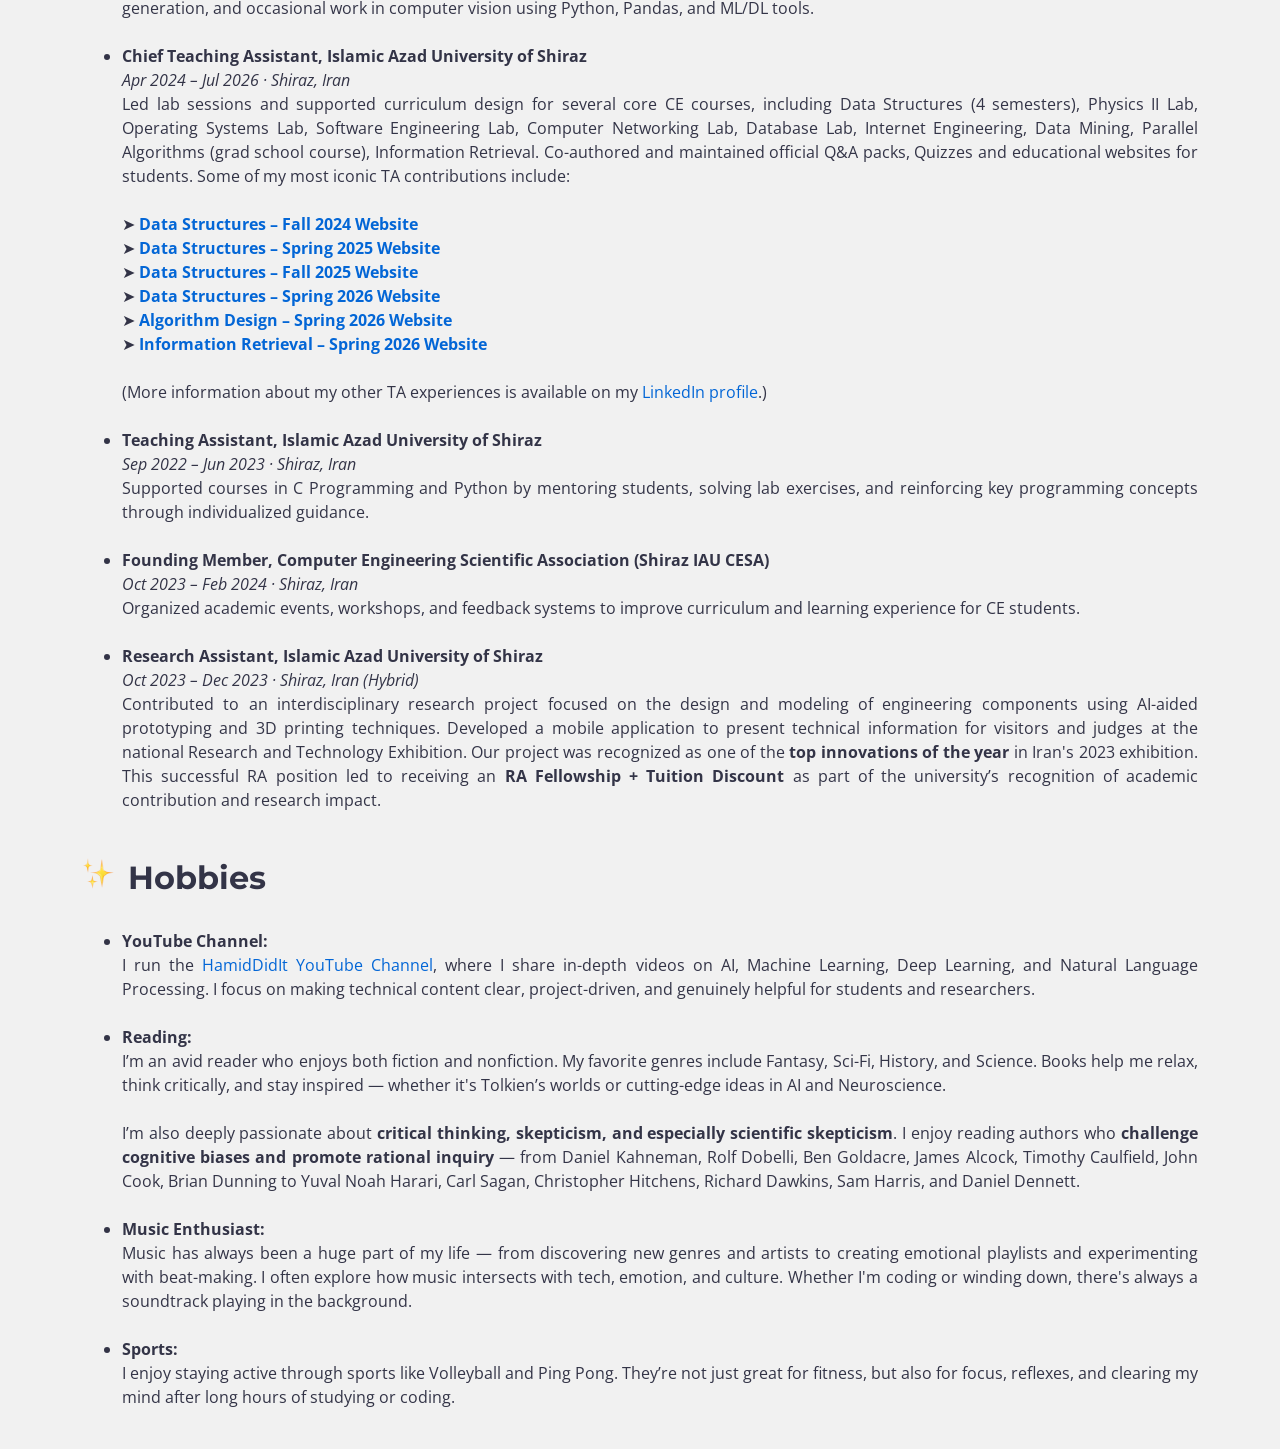
==== commit 629070e8: "Enhance index.html with new links and title update" ====
--- a/index.html
+++ b/index.html
@@ -1,8 +1,8 @@
 <!DOCTYPE html>
-<html>
+<html lang="en">
 <head>
     <meta charset="UTF-8">
-    <title>Hamid Namjoo</title>
+    <title>Hamid Namjoo — AI & NLP Researcher</title>
     <meta name="description" content="Hamid Namjoo is a Computer Engineering graduate and AI researcher interested in NLP, Machine Learning, Deep Learning, and Human-AI Interaction.">
     <meta name="keywords" content="Hamid Namjoo, Hamidreza Namjoomanesh, HamidDidIt, Data Analyst, AI Engineer, AI Student, NLP, NLPer, Natural Language Processing, Machine Learning, Deep Learning, Human Computer Interaction, HCI, ML, DL, AI, Data Scientist, AGI, Accelerationism, AI Graduate, AI Researcher, Independent Researcher">
     <meta name="author" content="Hamid Namjoo">
@@ -57,8 +57,9 @@
                 
                 <div id="social-links">
                     <a href="mailto:hamidrezanamjoomanesh@gmail.com" target="_blank"><img src="img/email.png"></a>
+                    <a href="https://github.com/hrnrxb" target="_blank"><img src="img/github.png"></a>
+                    <a href="https://scholar.google.com/citations?hl=en&user=tQSy69sAAAAJ" target="_blank"><img src="img/scholar.png"></a>
                     <a href="https://www.linkedin.com/in/hamid-namjoo/" target="_blank"><img src="img/linkedin.png"></a>
-                    <a href="https://github.com/hrnrxb" target="_blank"><img src="img/github.png"></a>
                     <a href="https://www.youtube.com/@HamidDidIt" target="_blank"><img src="img/youtube.png"></a>
                 </div>
                 
@@ -327,7 +328,7 @@
                         <i>Jul 2025</i><br>
                         Developed a robust Python-powered Telegram bot for real-time aggregation and delivery of cutting-edge AI, ML, DL, and NLP news. Engineered a comprehensive system utilizing <b>RSS feeds</b>, <b>web scraping (GitHub Trending)</b>, and <b>Hacker News API</b> for diverse source integration. Implemented <b>persistent storage (SQLite)</b> for duplicate prevention and deployed via <b>GitHub Actions</b> for fully automated, scheduled updates every 5 hours.<br>
                         <br>
-                        ➤ <a href="https://github.com/your-username/AI-News-Aggregator-Bot" target="_blank">GitHub Repo</a><br>
+                        ➤ <a href="https://github.com/hrnrxb/AI-News-Aggregator-Bot" target="_blank">GitHub Repo</a><br>
                     </li>
                     <br>
 
@@ -539,7 +540,7 @@
           "random": true,
           "anim": {
             "enable": false,
-            "speed": 4,
+            "speed": 3,
             "size_min": 0.3,
             "sync": false
           }
@@ -553,7 +554,7 @@
         },
         "move": {
           "enable": true,
-          "speed": 1,
+          "speed": 0.5,
           "direction": "none",
           "random": true,
           "straight": false,
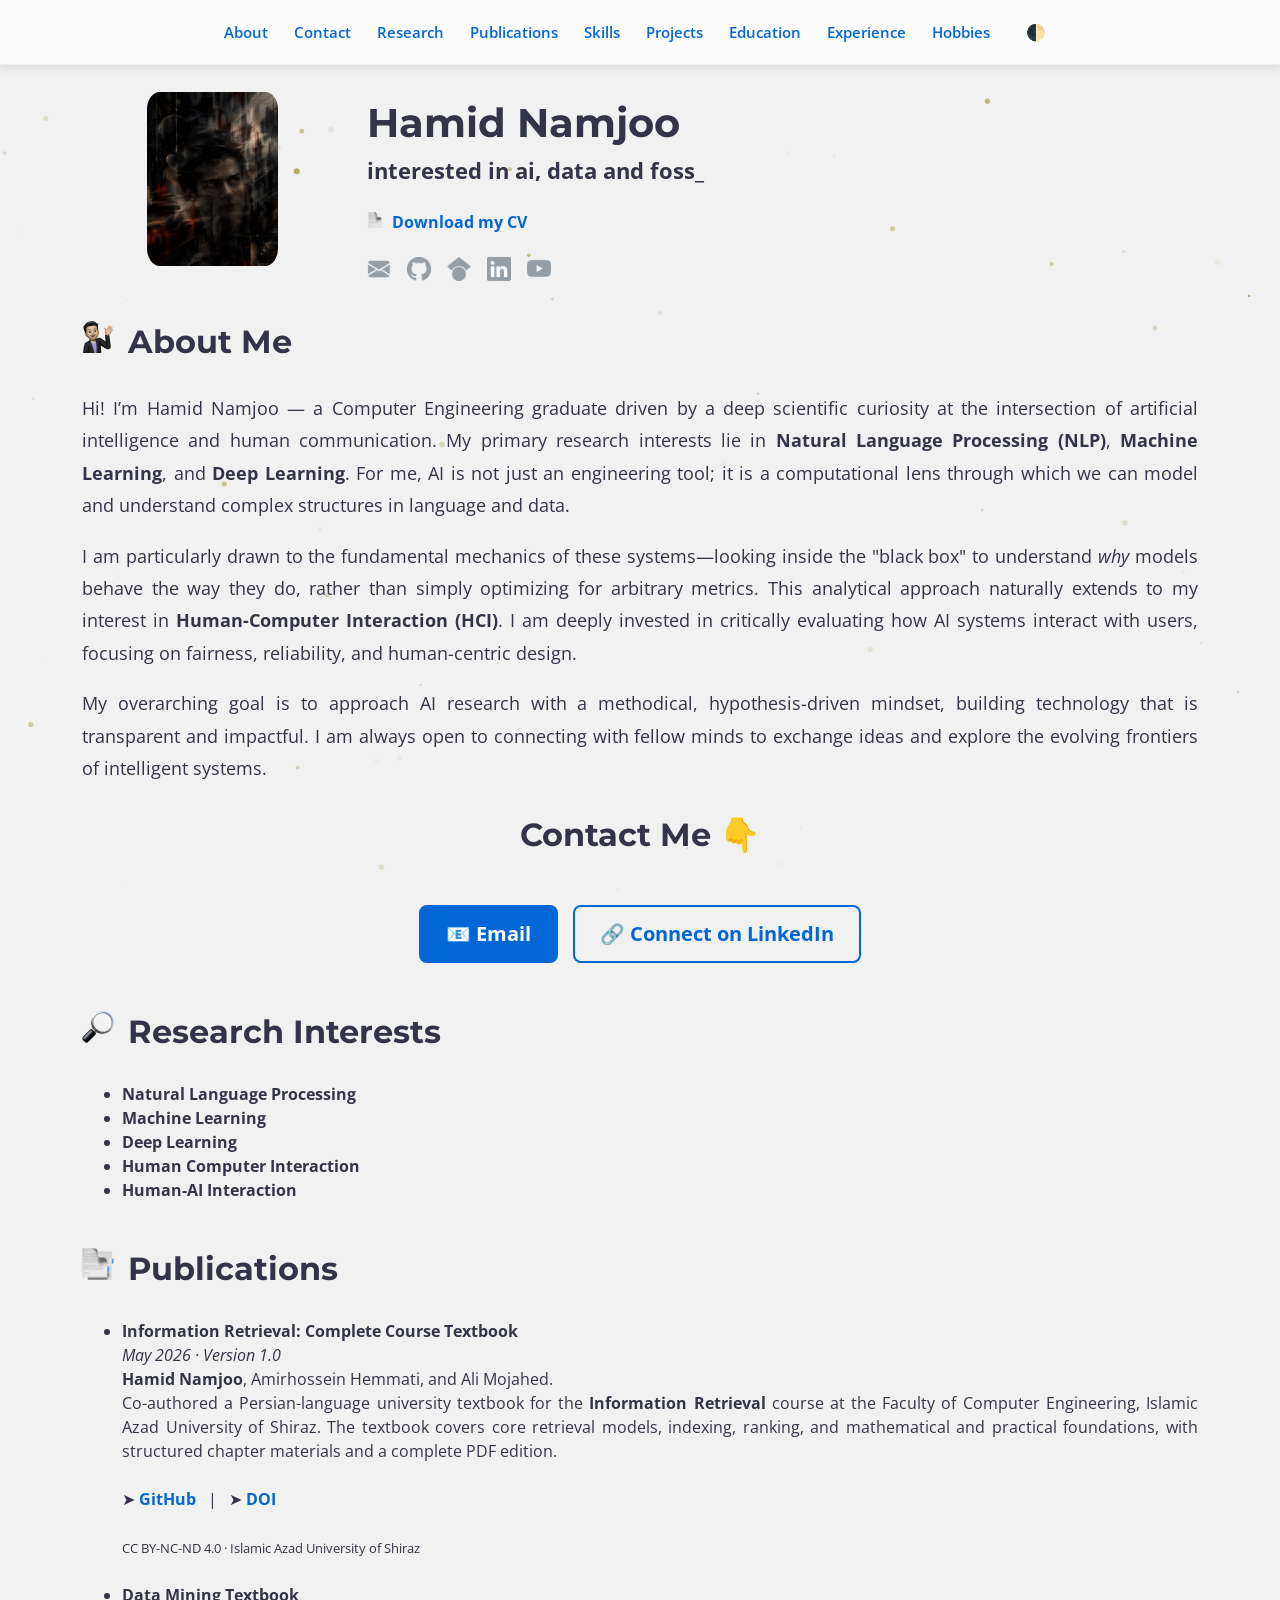
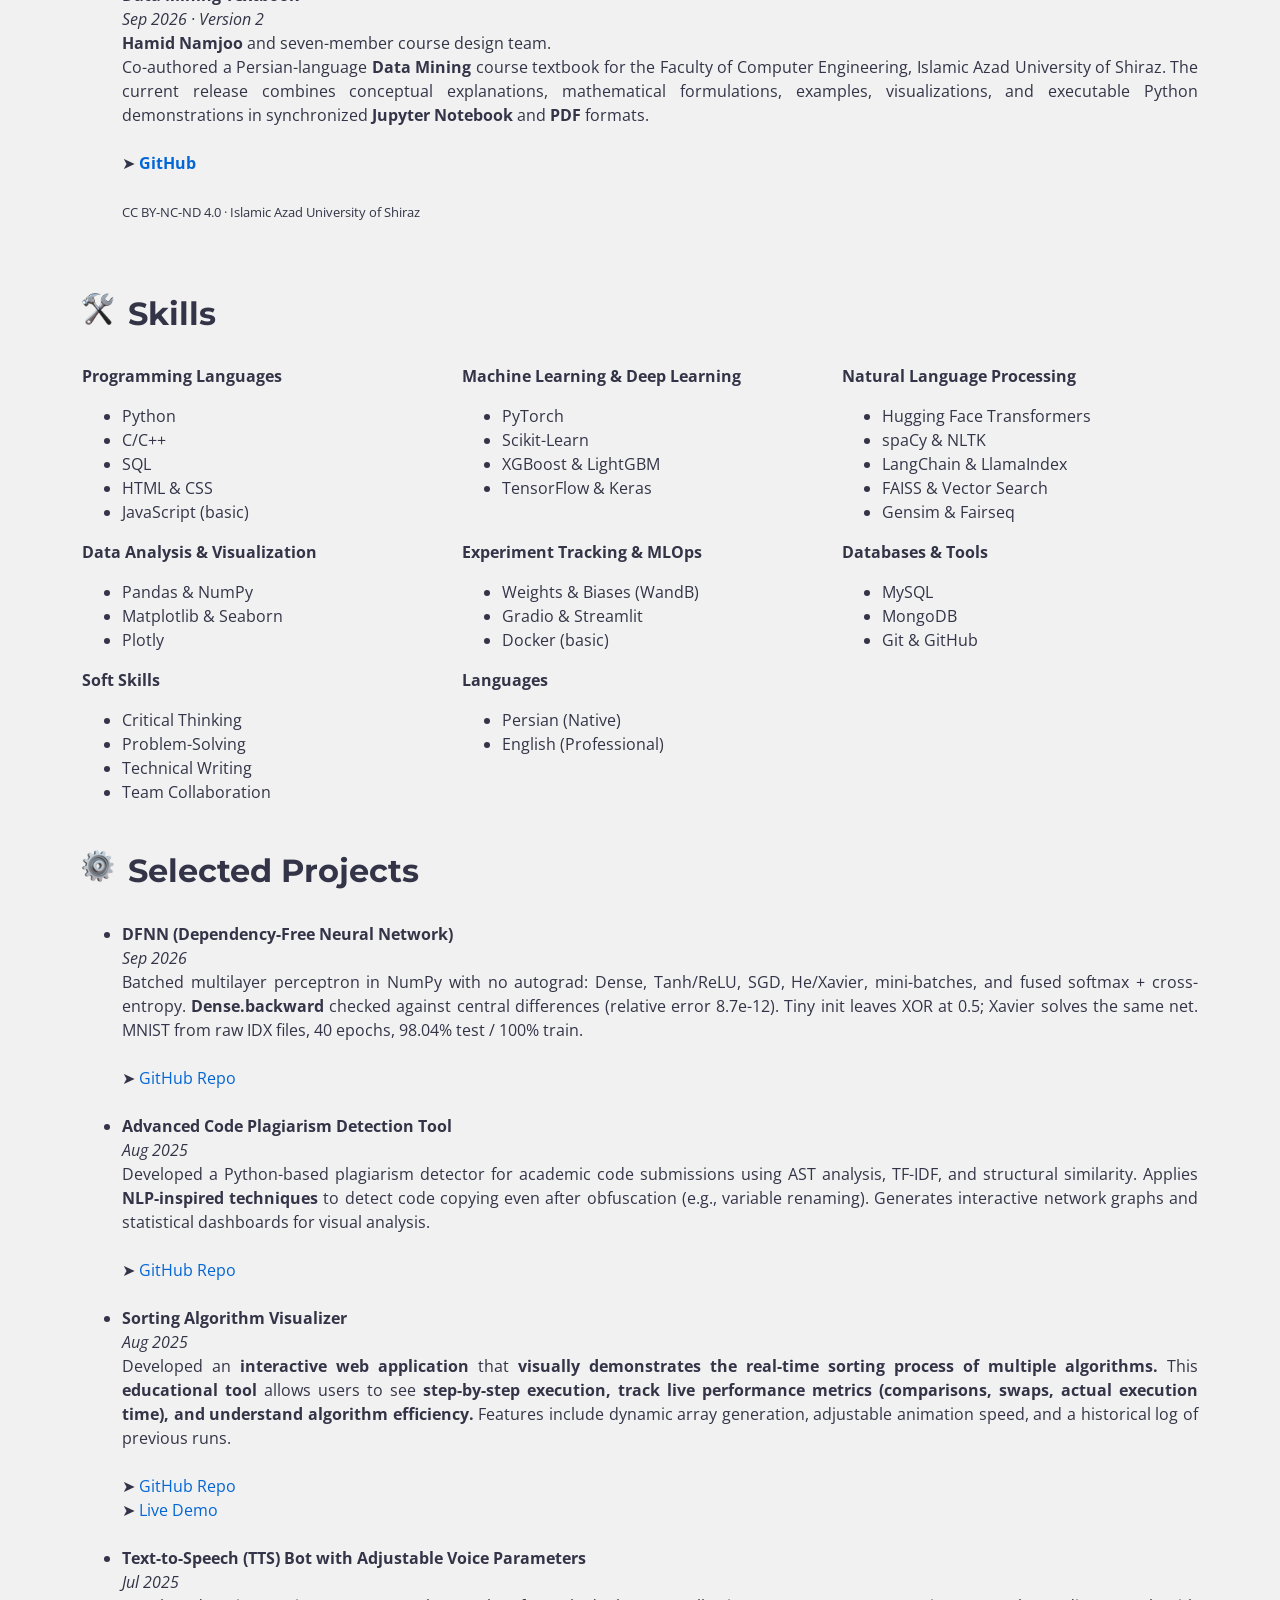
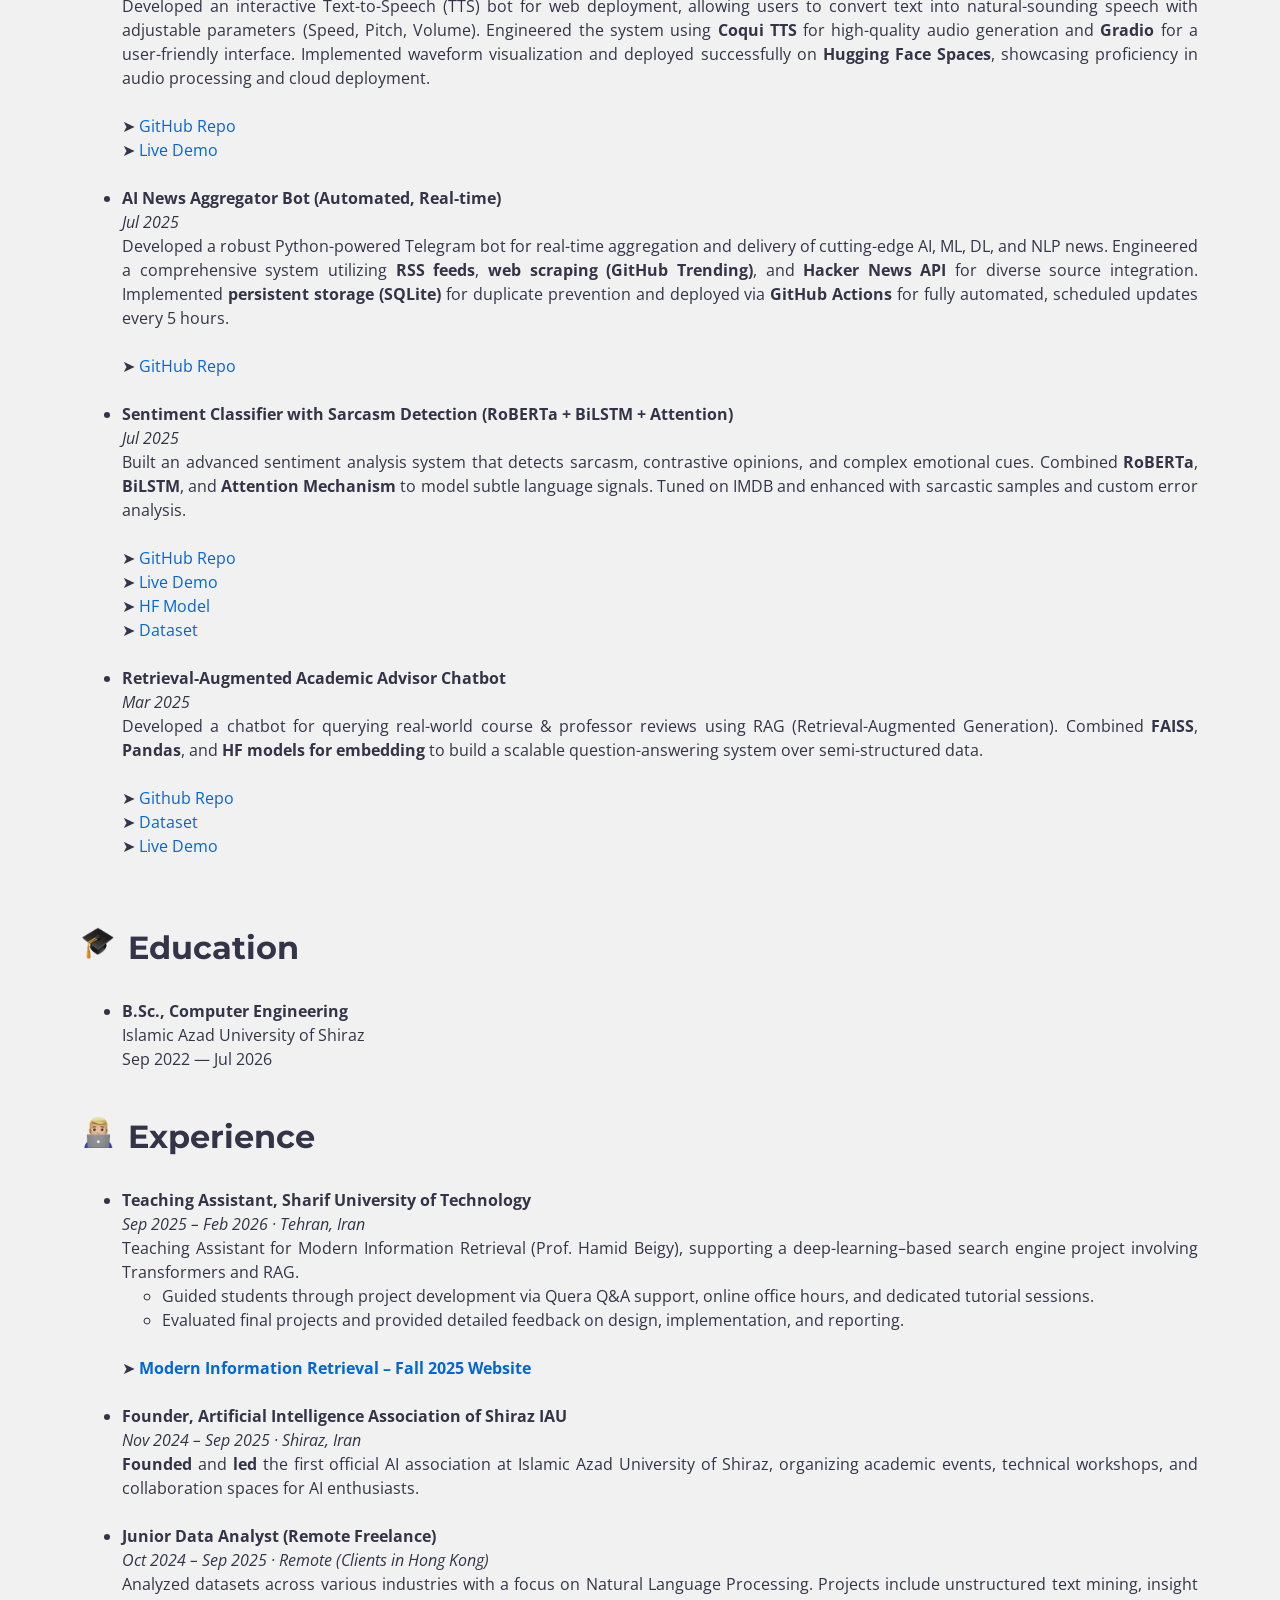
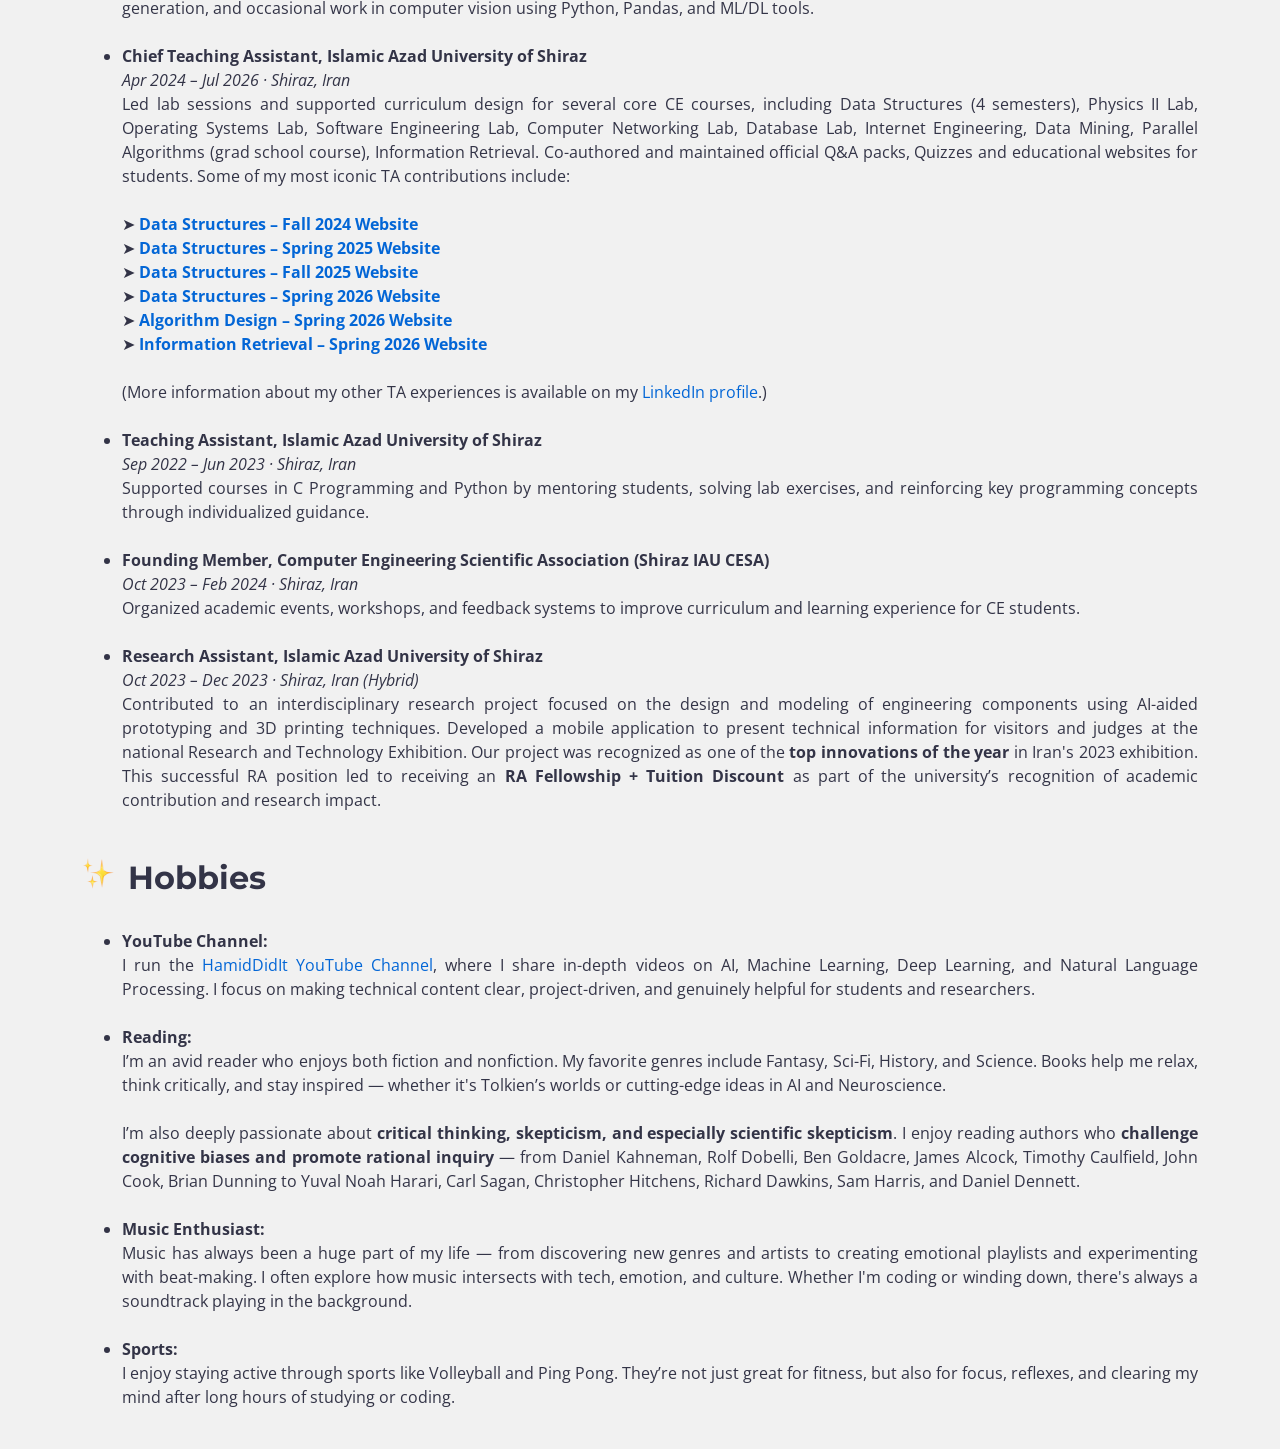
==== commit b1aa0b81: "Update title in index.html" ====
--- a/index.html
+++ b/index.html
@@ -2,7 +2,7 @@
 <html lang="en">
 <head>
     <meta charset="UTF-8">
-    <title>Hamid Namjoo — AI & NLP Researcher</title>
+    <title>Hamid Namjoo</title>
     <meta name="description" content="Hamid Namjoo is a Computer Engineering graduate and AI researcher interested in NLP, Machine Learning, Deep Learning, and Human-AI Interaction.">
     <meta name="keywords" content="Hamid Namjoo, Hamidreza Namjoomanesh, HamidDidIt, Data Analyst, AI Engineer, AI Student, NLP, NLPer, Natural Language Processing, Machine Learning, Deep Learning, Human Computer Interaction, HCI, ML, DL, AI, Data Scientist, AGI, Accelerationism, AI Graduate, AI Researcher, Independent Researcher">
     <meta name="author" content="Hamid Namjoo">
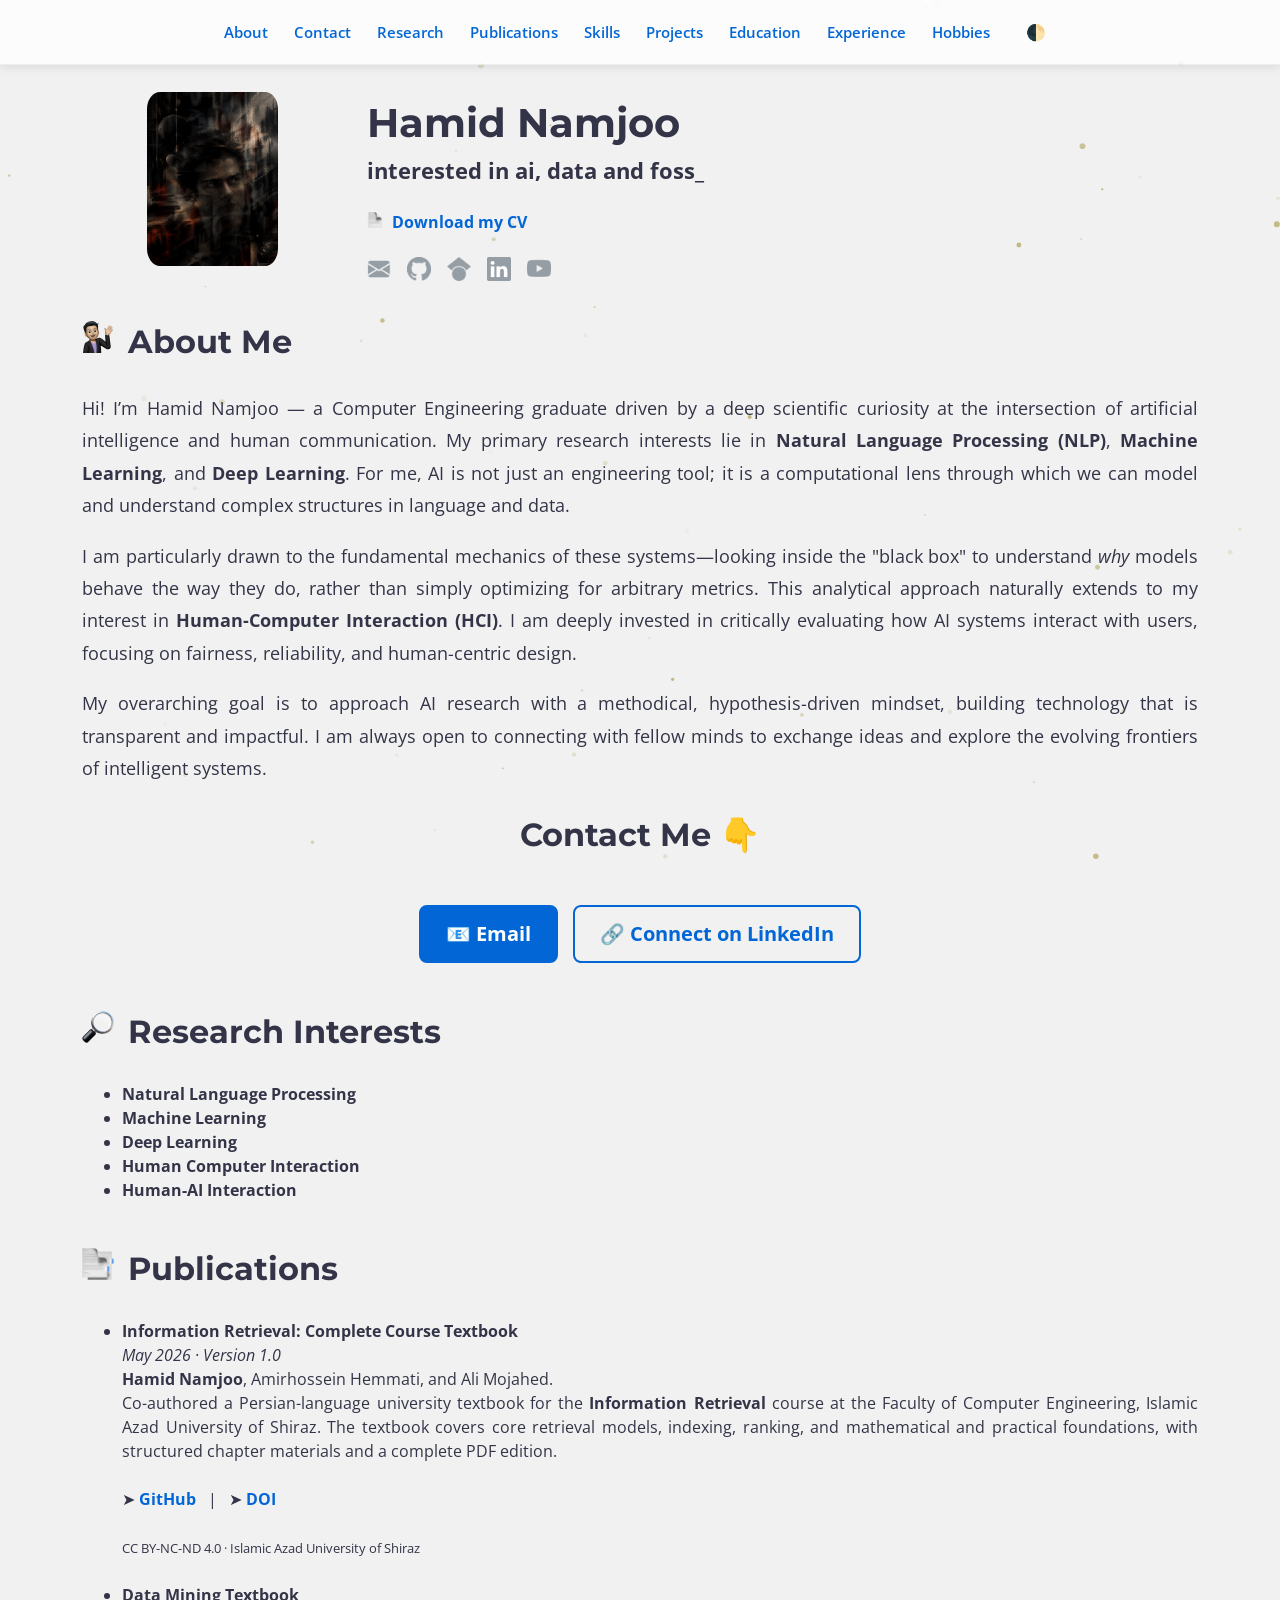
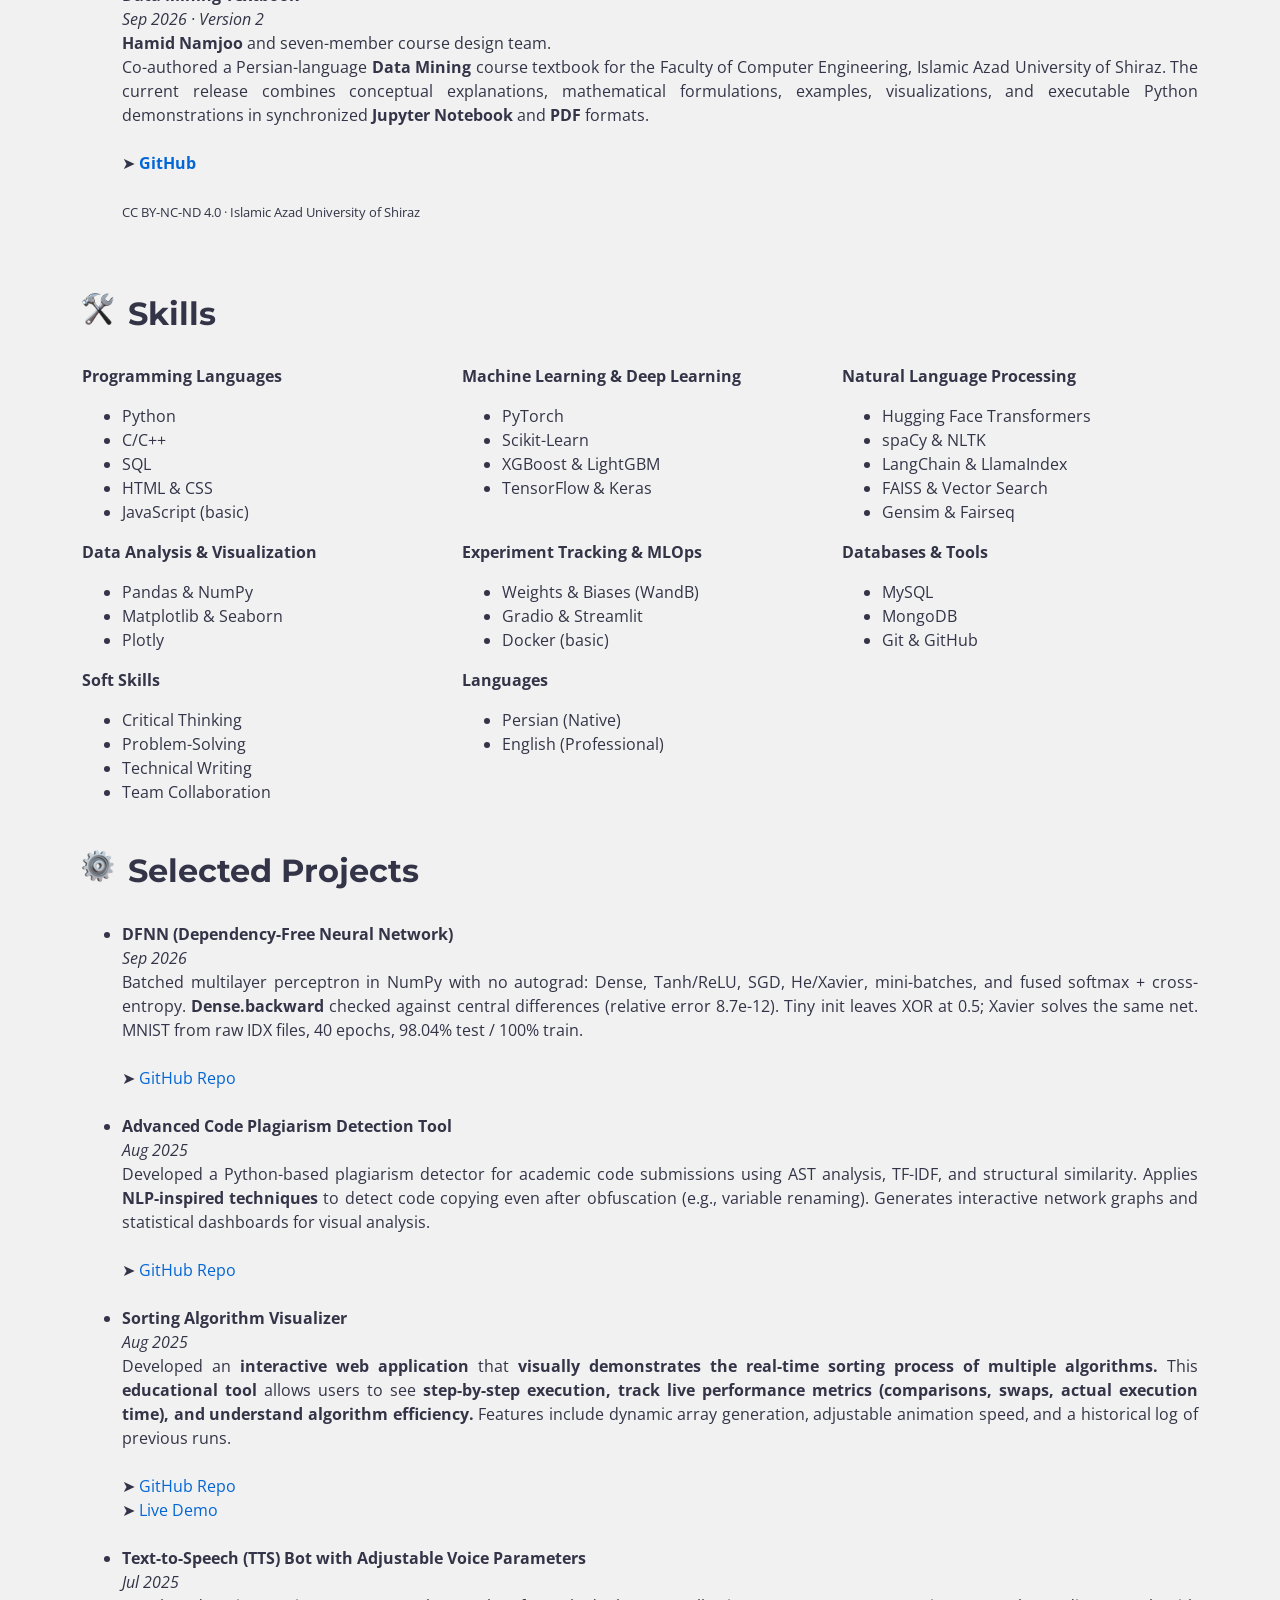
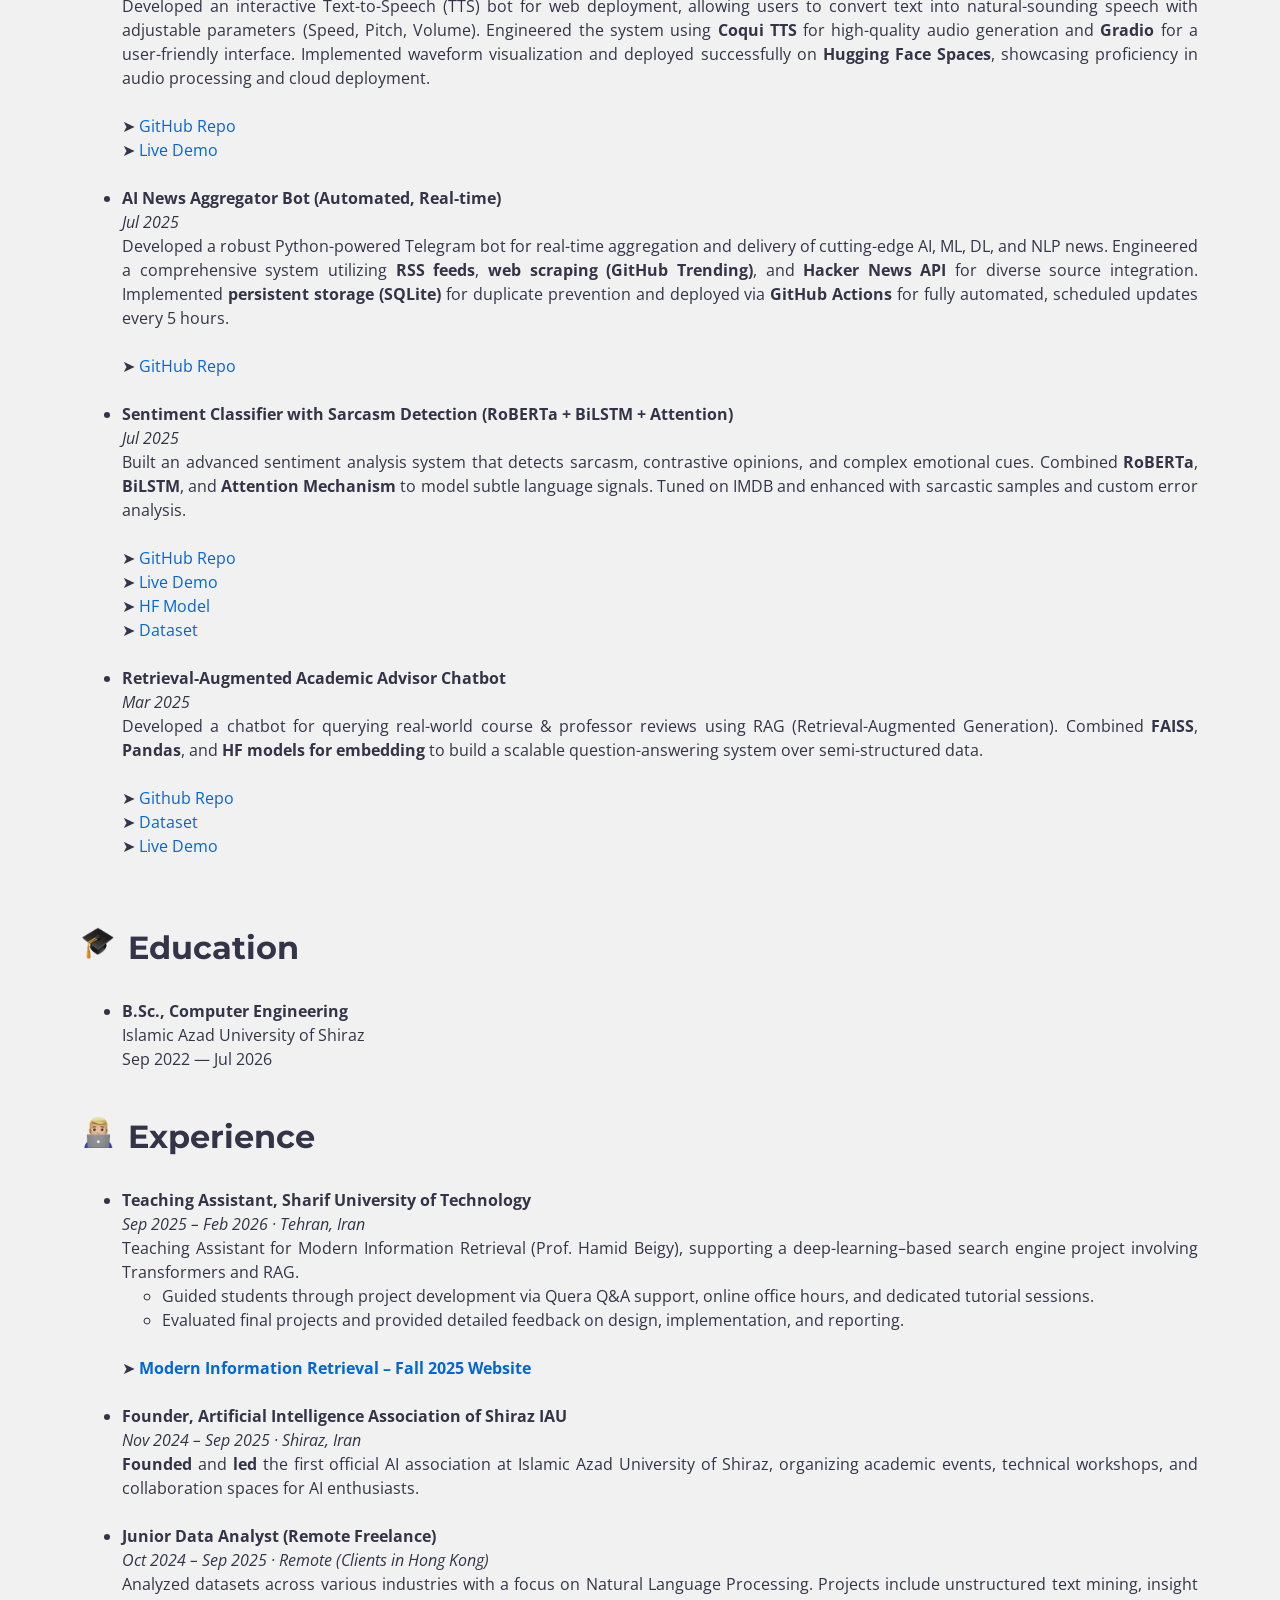
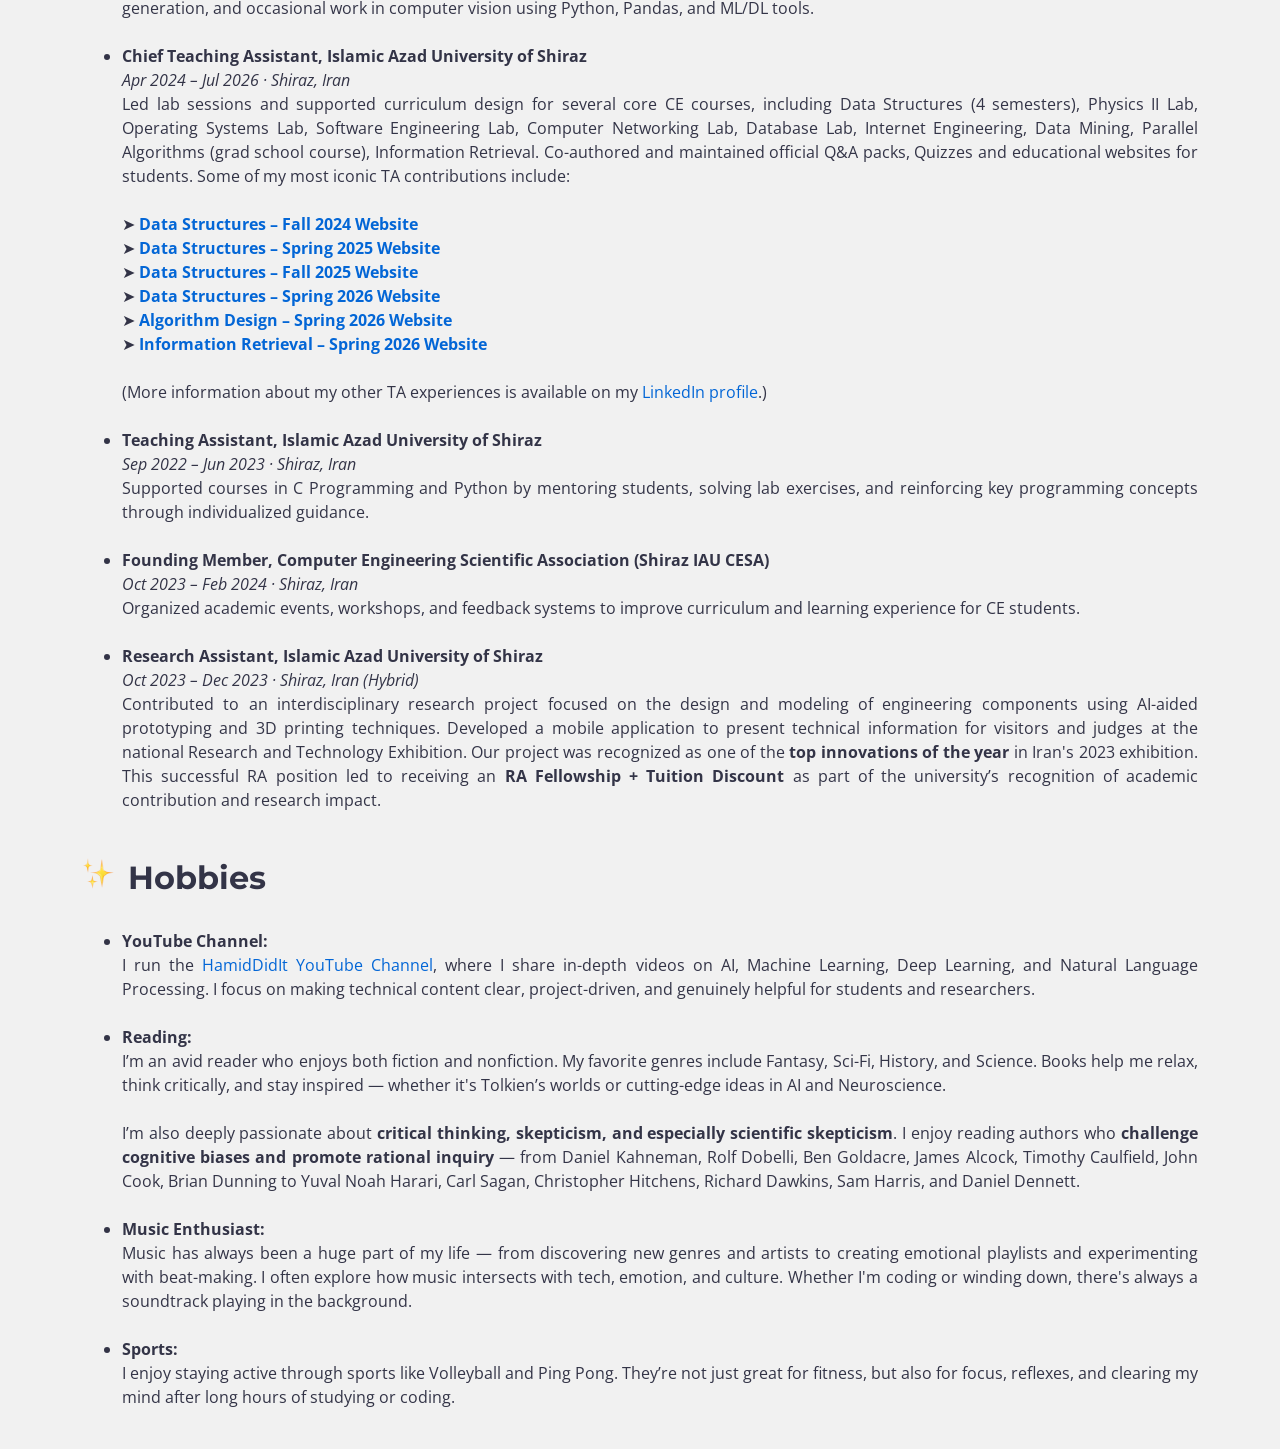
==== commit 01c647b4: "Update strings in Typed.js configuration" ====
--- a/index.html
+++ b/index.html
@@ -617,9 +617,10 @@
     var typed = new Typed('#typed-output', {
         strings: [
             "interested in ai, data and foss",
-            "Computer Engineering Graduate",
-            "Ex-Data Analyst",
-            "NLP Enthusiast"
+            "researcher",
+            "computer engineering graduate",
+            "ex-data analyst",
+            "NLP enthusiast"
         ],
         typeSpeed: 35,
         backSpeed: 20,
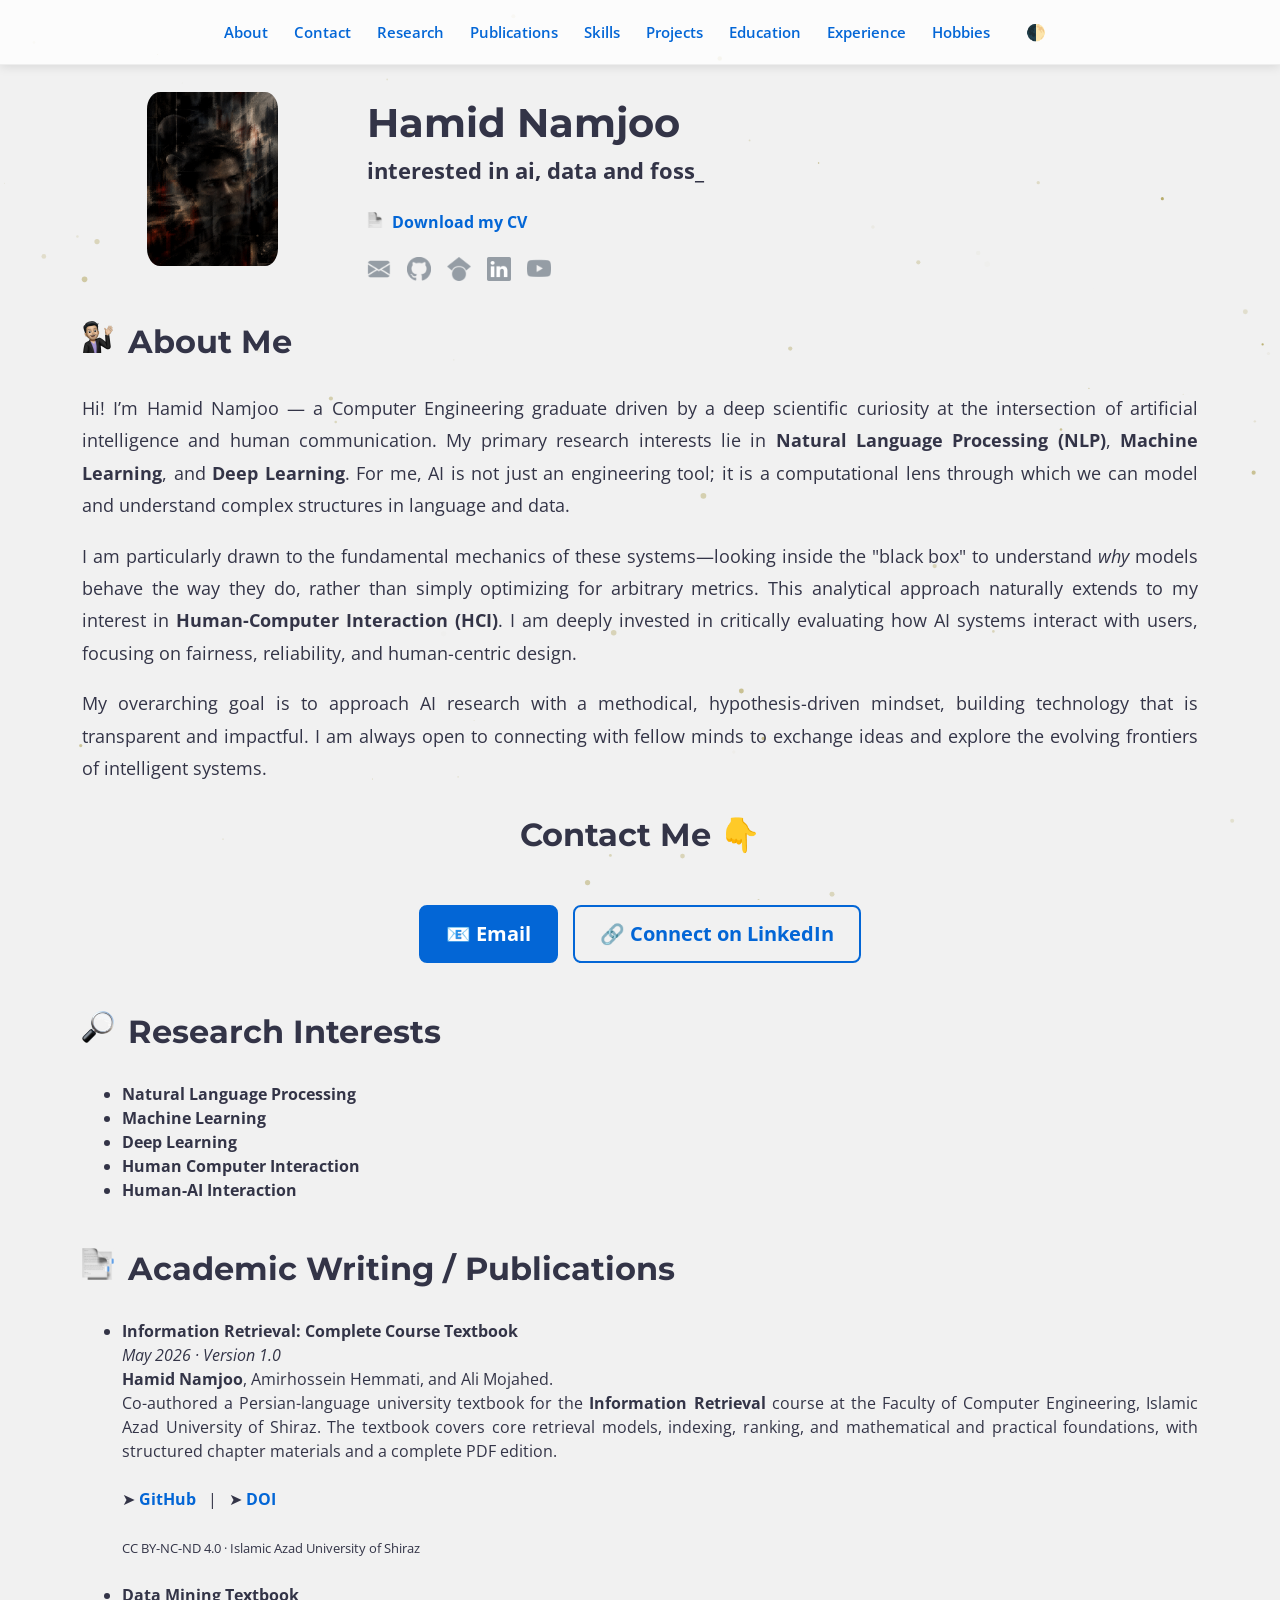
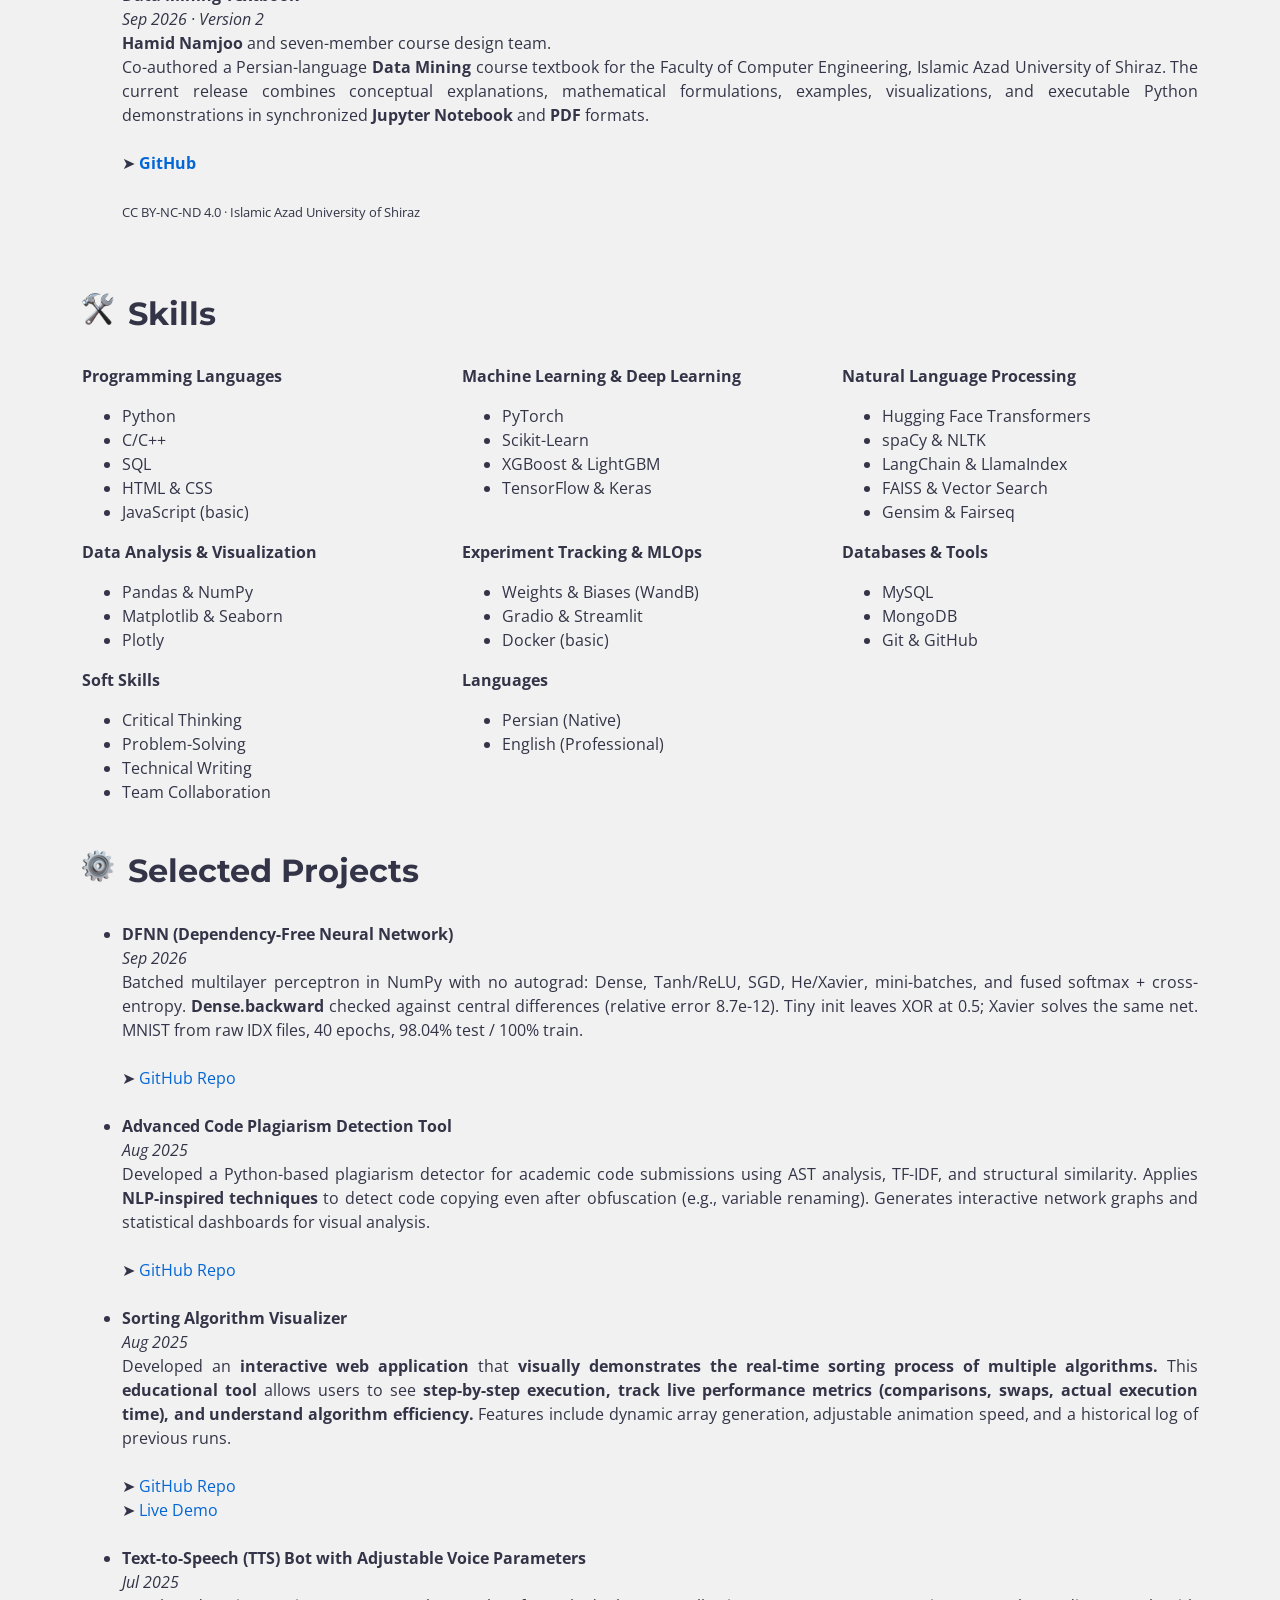
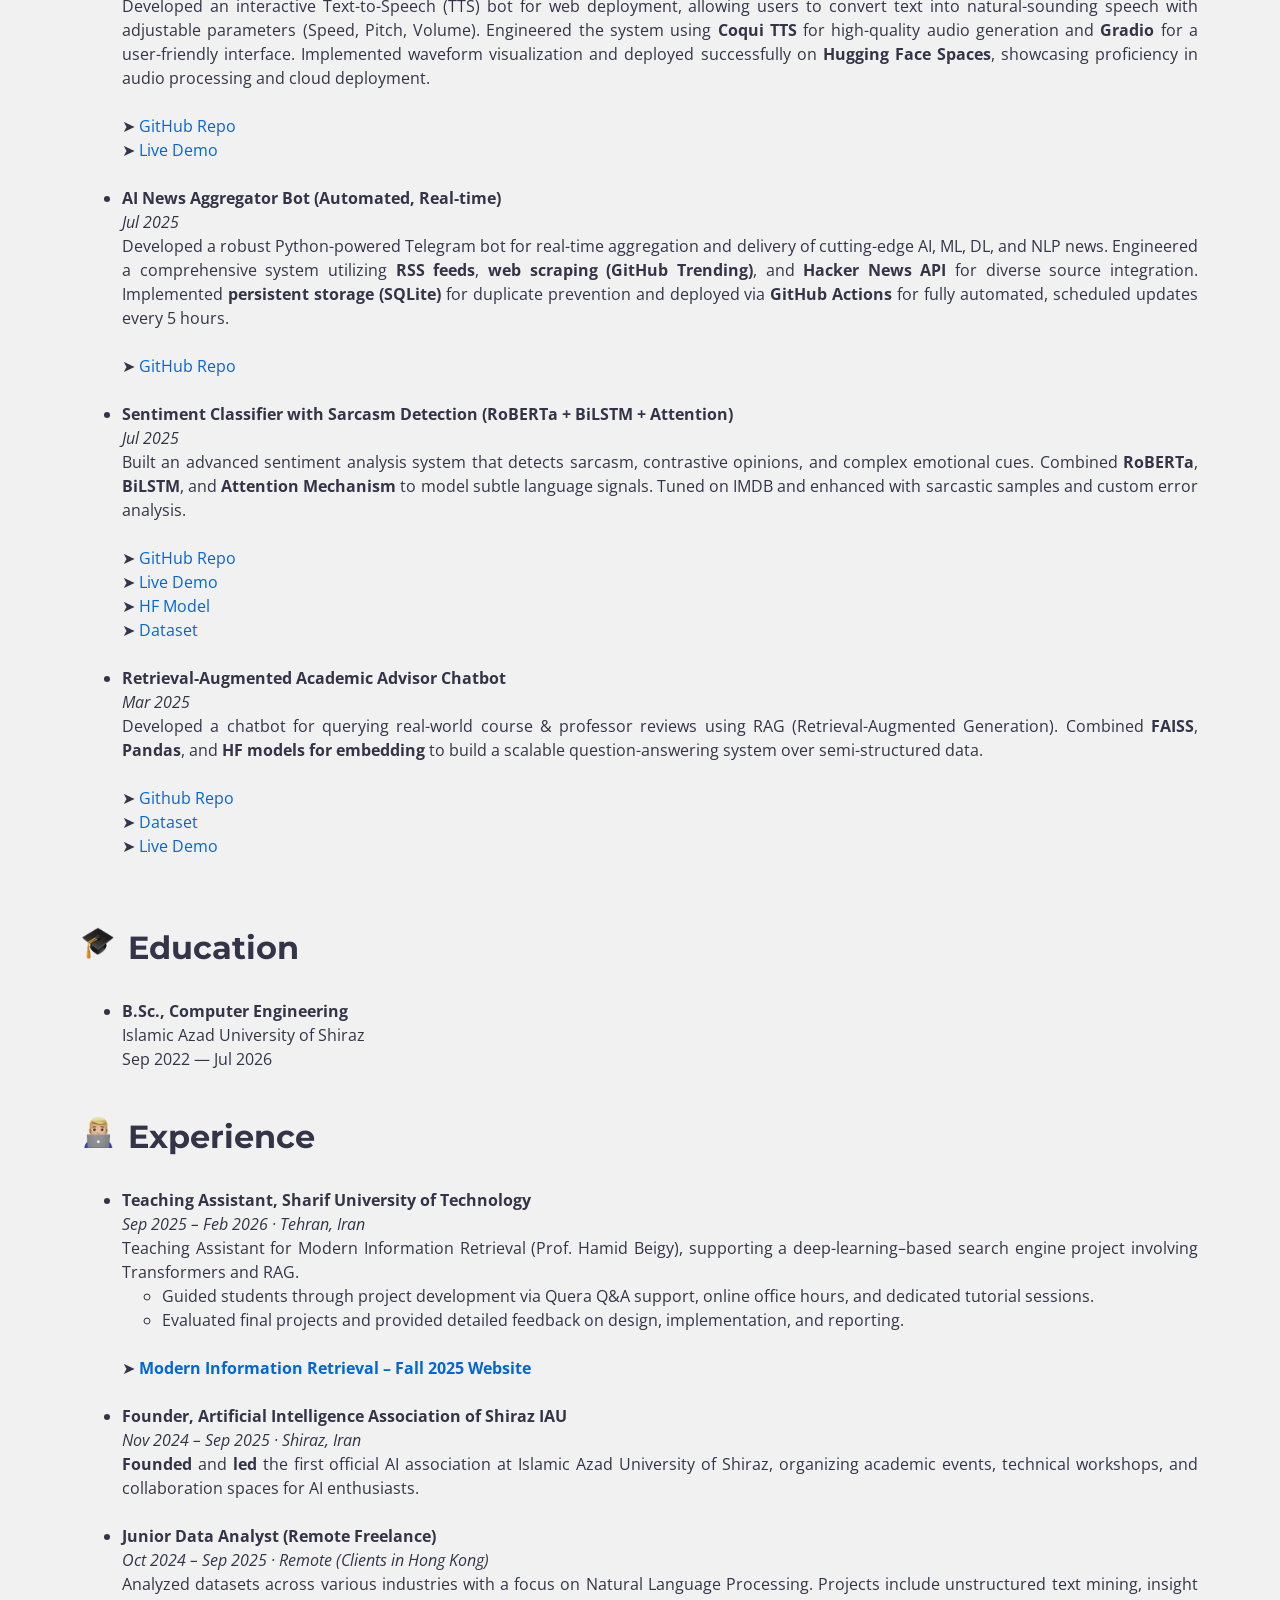
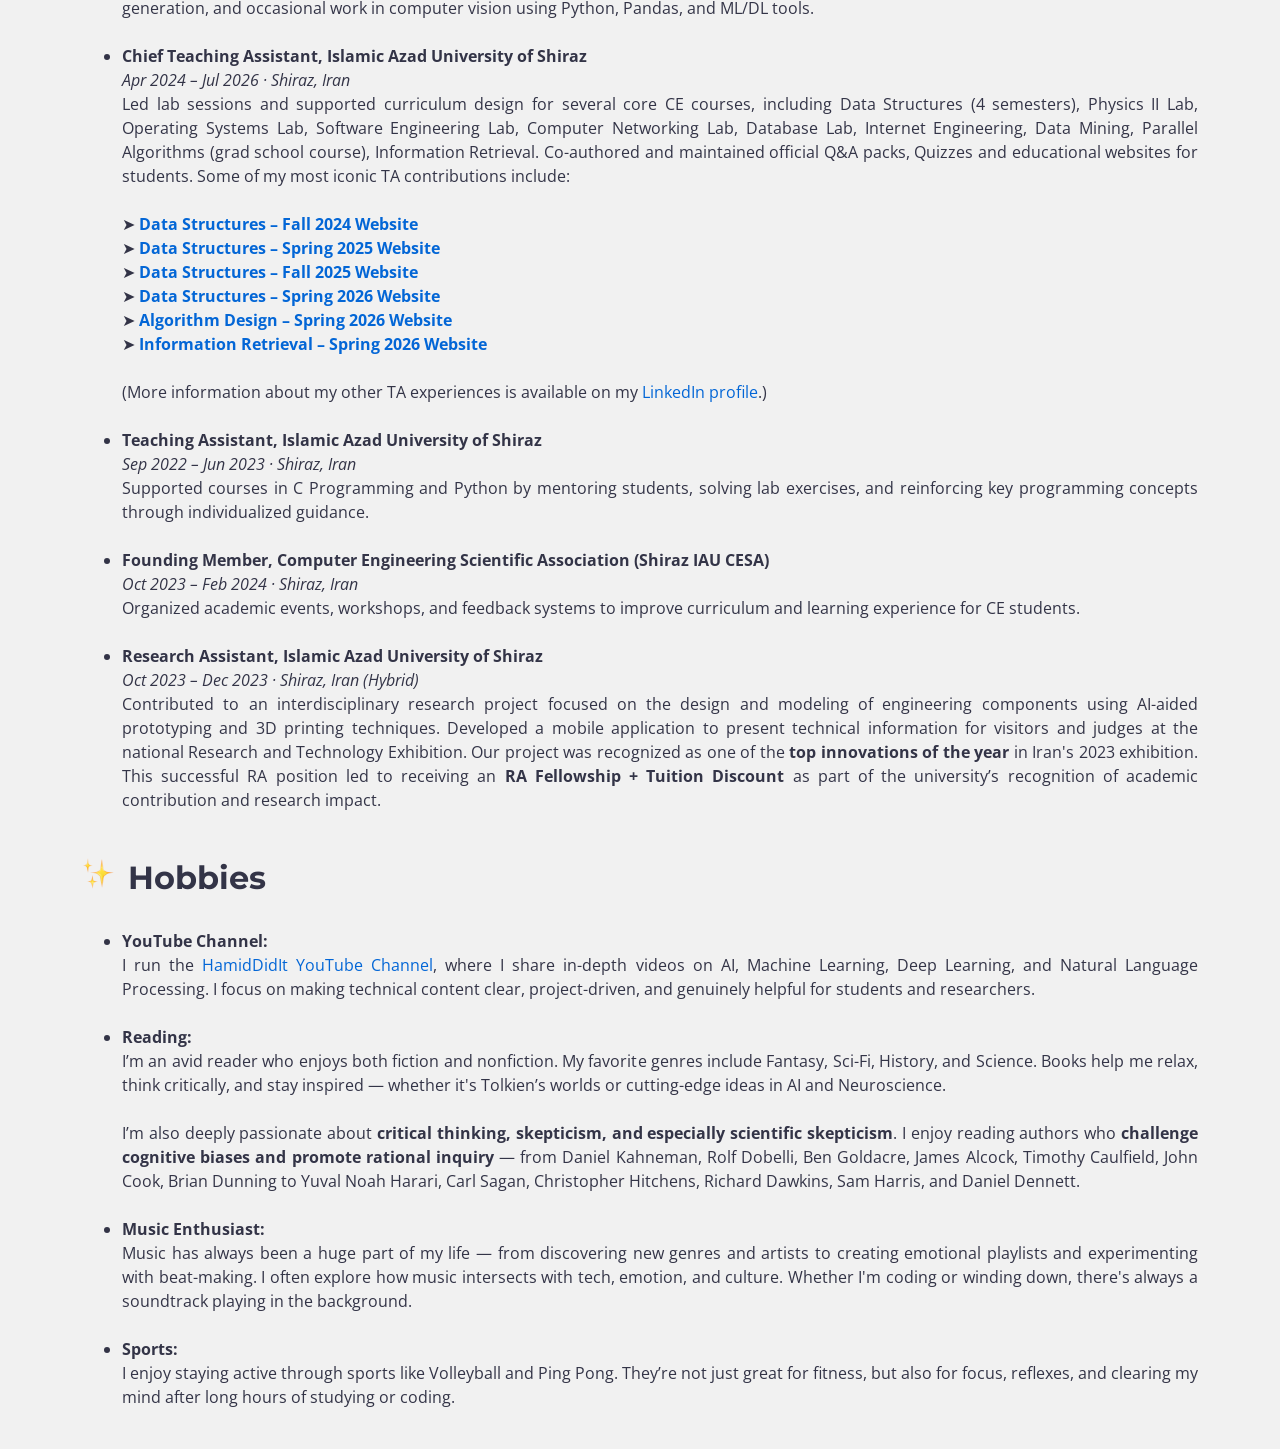
==== commit 9f0e896e: "Update section title and comment for publications" ====
--- a/index.html
+++ b/index.html
@@ -108,12 +108,12 @@
             </div>
         </div>
 
-        <!-- Publications -->
+        <!-- AWs/Publications -->
         <div class="row">
             <div class="col-12">
                 <h2 id="publications">
                     <img src="img/publications_emoji.png" class="emoji" alt="Publications Icon">
-                    Publications
+                    Academic Writing / Publications
                 </h2>
         
                 <ul class="justify">
